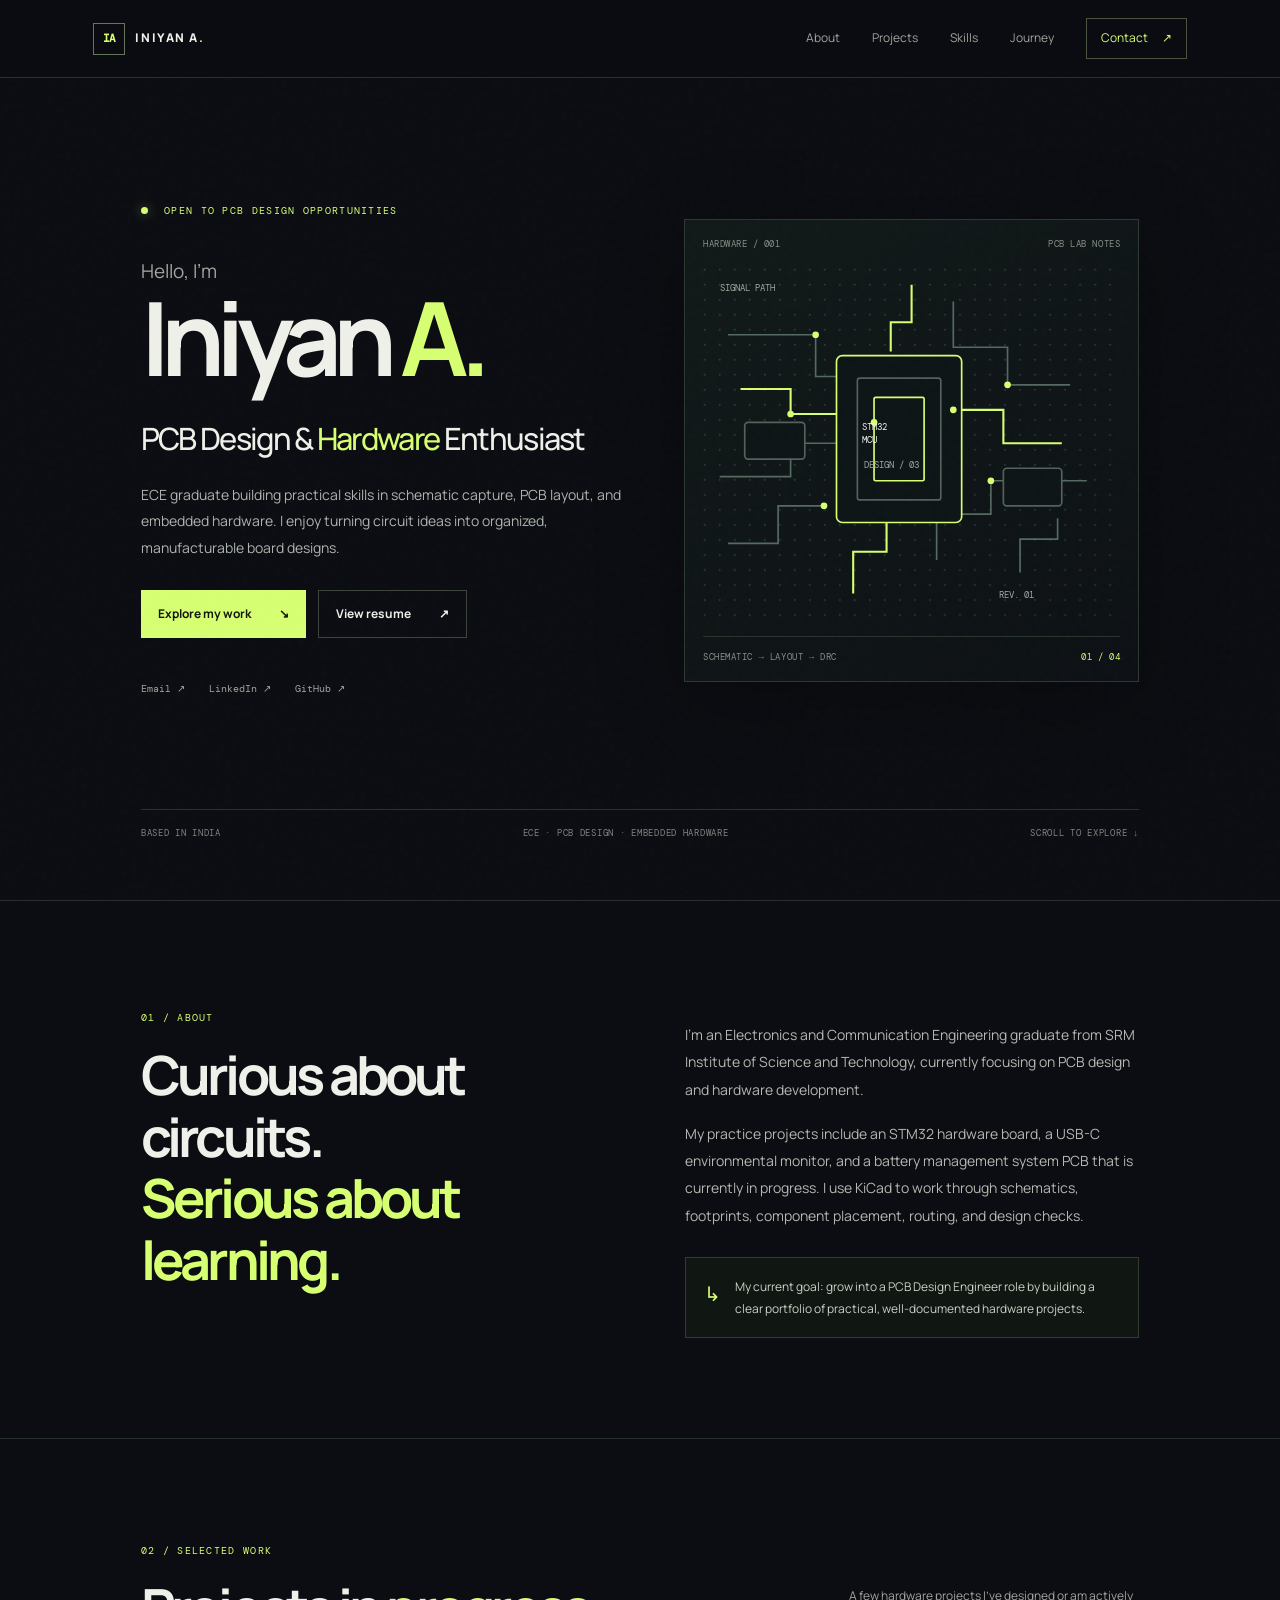
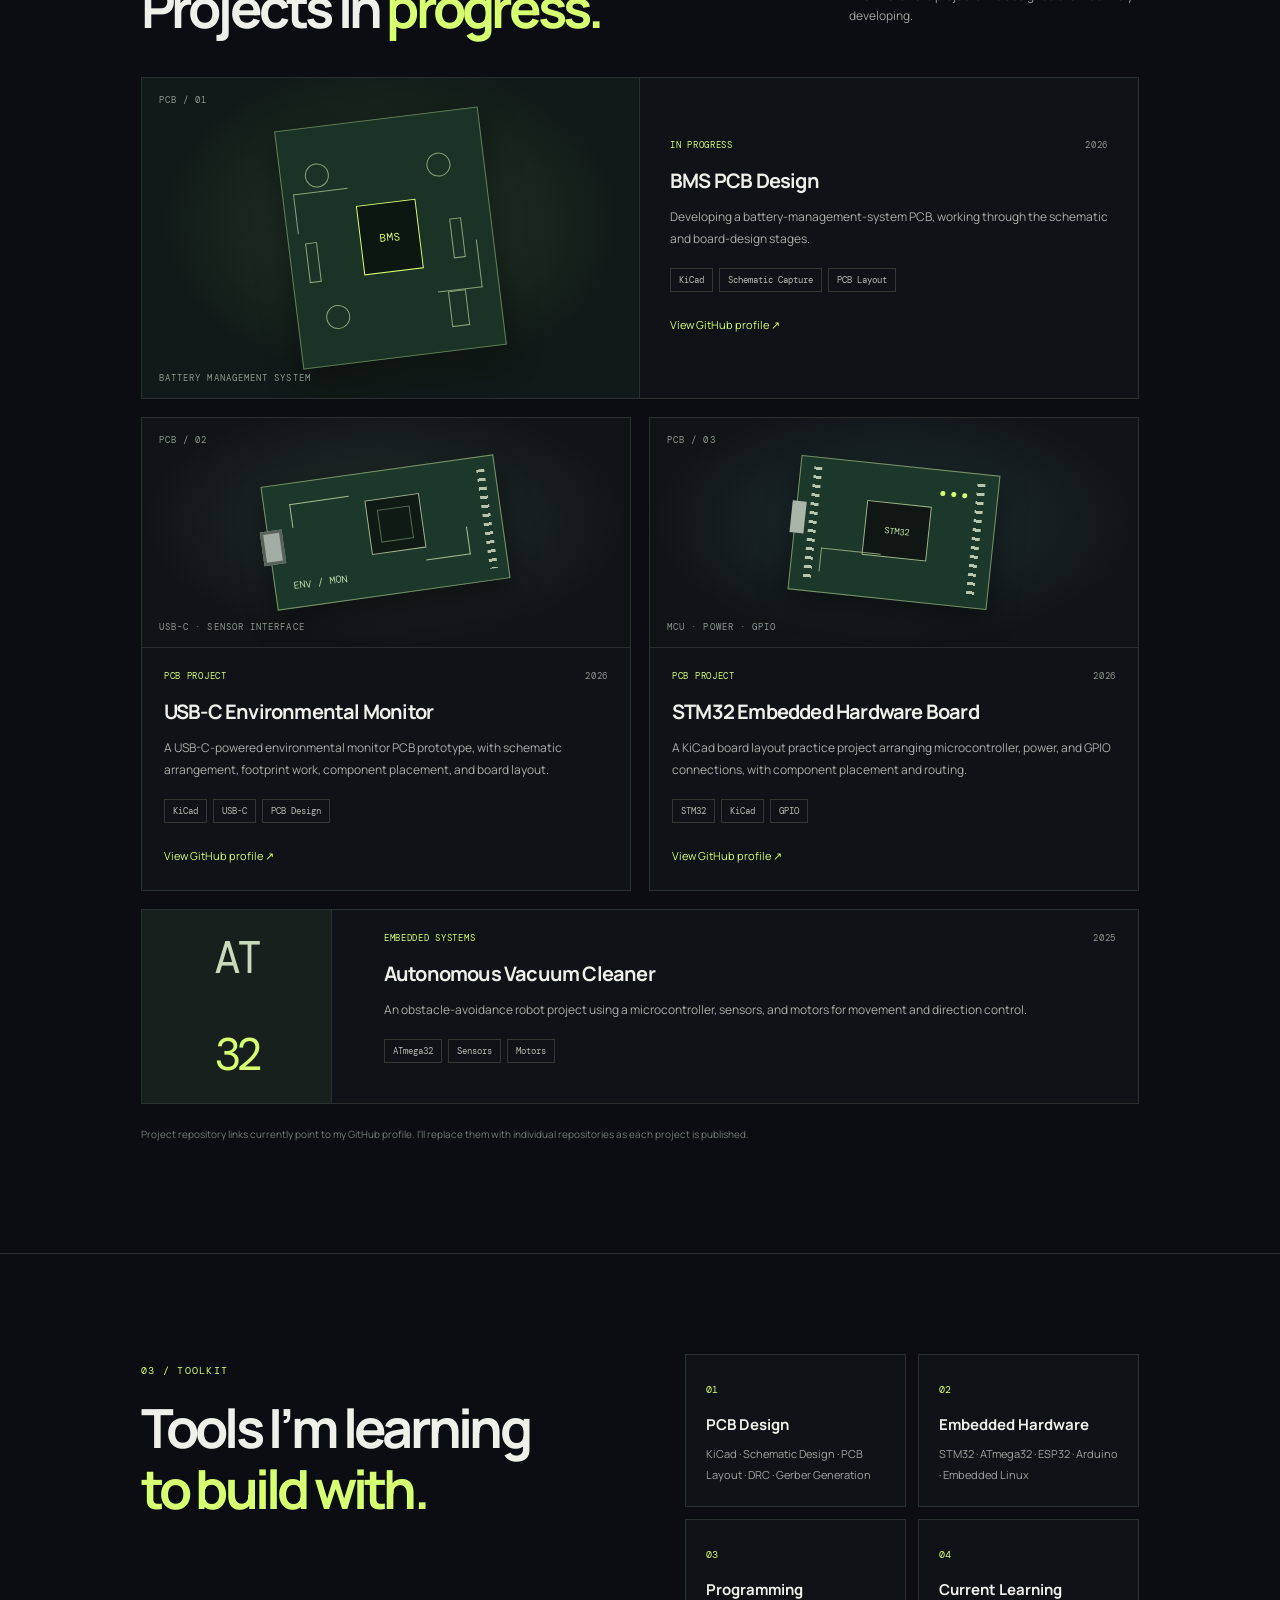
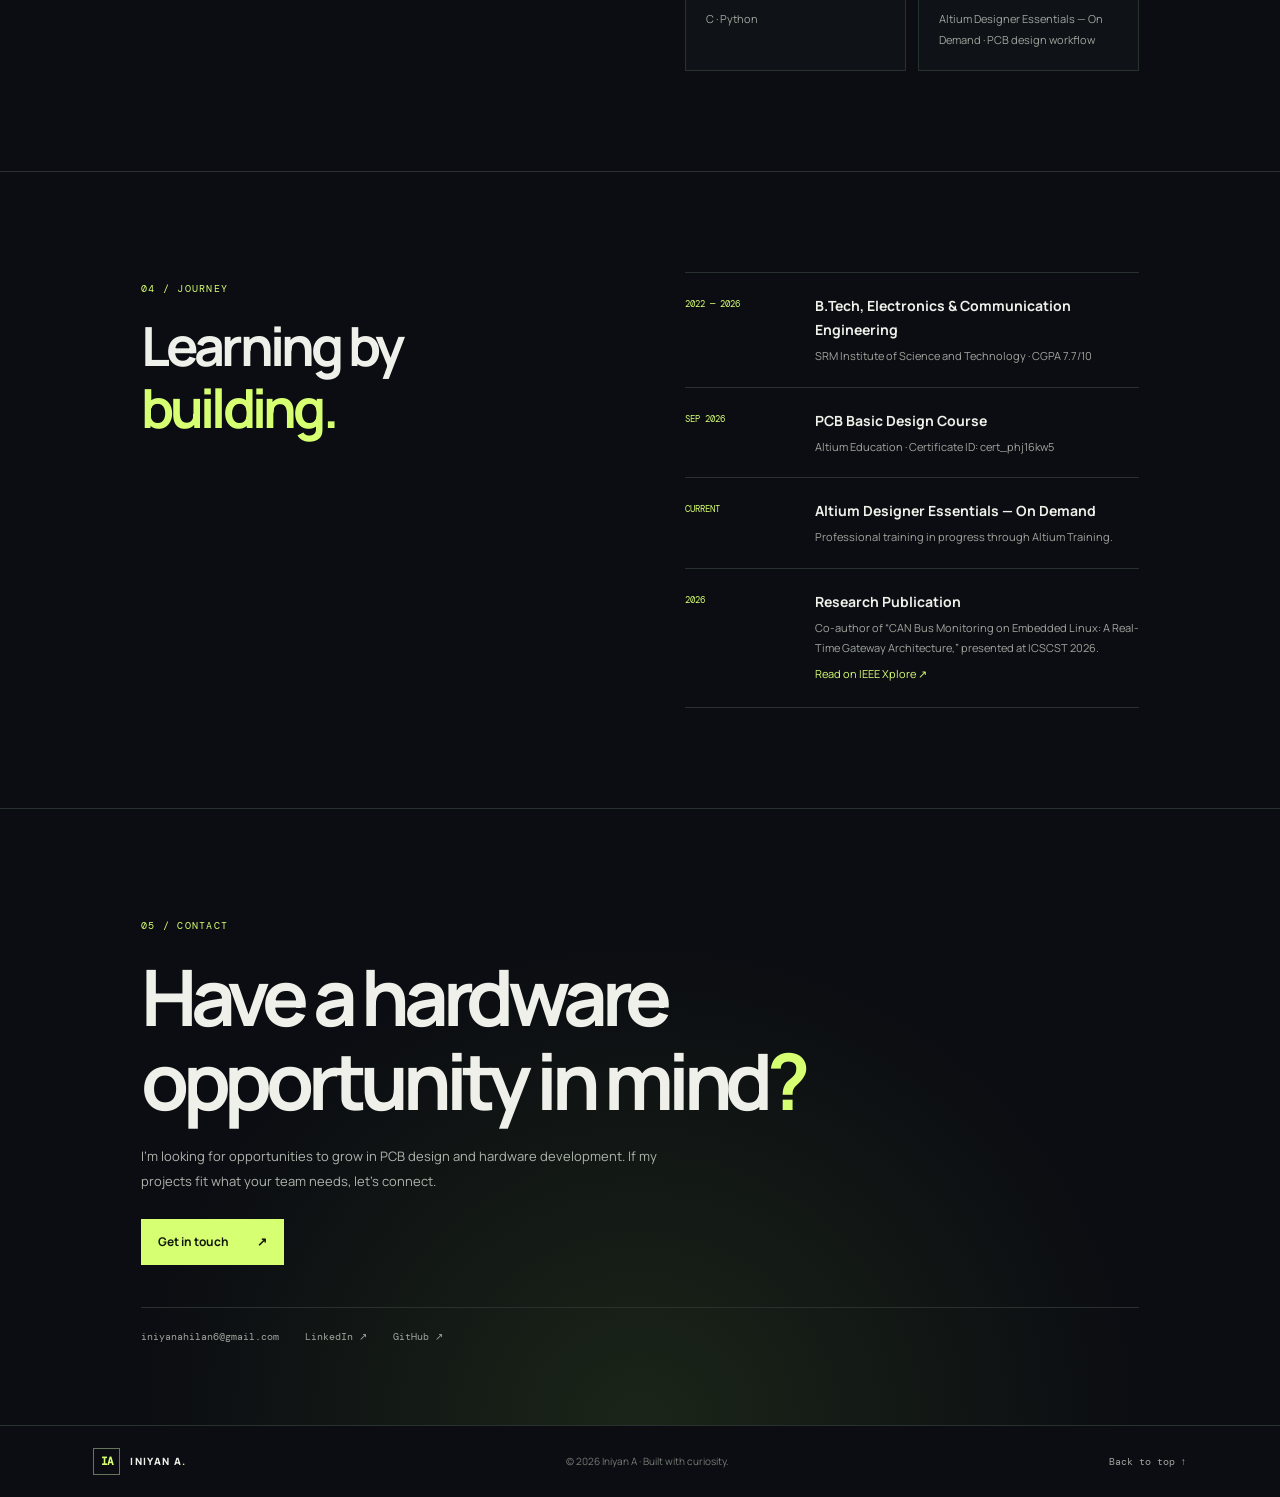
==== index.html @ bb7abb7b "Add files via upload" ====
<!DOCTYPE html>
<html lang="en">
<head>
  <meta charset="UTF-8" />
  <meta name="viewport" content="width=device-width, initial-scale=1.0" />
  <meta name="theme-color" content="#0b0d12" />
  <meta name="description" content="Iniyan A — aspiring PCB Design Engineer focused on KiCad, PCB layout, and embedded hardware." />
  <title>Iniyan A | PCB Design Portfolio</title>
  <link rel="preconnect" href="https://fonts.googleapis.com">
  <link rel="preconnect" href="https://fonts.gstatic.com" crossorigin>
  <link href="https://fonts.googleapis.com/css2?family=DM+Mono:wght@400;500&family=Manrope:wght@400;500;600;700;800&display=swap" rel="stylesheet">
  <link rel="stylesheet" href="style.css" />
</head>
<body>
  <div class="noise" aria-hidden="true"></div>
  <header class="topbar">
    <a class="brand" href="#home" aria-label="Iniyan home"><span class="brand-mark">IA</span><span>INIYAN A<span class="brand-dot">.</span></span></a>
    <button class="menu-toggle" aria-label="Open navigation" aria-expanded="false">☰</button>
    <nav class="nav-links" aria-label="Main navigation">
      <a href="#about">About</a><a href="#projects">Projects</a><a href="#skills">Skills</a><a href="#journey">Journey</a><a class="nav-contact" href="#contact">Contact <span>↗</span></a>
    </nav>
  </header>

  <main>
    <section class="hero section-wrap" id="home">
      <div class="hero-copy">
        <div class="eyebrow"><span class="status-dot"></span> OPEN TO PCB DESIGN OPPORTUNITIES</div>
        <p class="intro">Hello, I'm</p>
        <h1>Iniyan <span>A.</span></h1>
        <h2>PCB Design &amp; <em>Hardware</em> Enthusiast</h2>
        <p class="hero-text">ECE graduate building practical skills in schematic capture, PCB layout, and embedded hardware. I enjoy turning circuit ideas into organized, manufacturable board designs.</p>
        <div class="hero-actions"><a class="button button-primary" href="#projects">Explore my work <span>↘</span></a><a class="button button-ghost" href="assets/resume.pdf" target="_blank" rel="noopener">View resume <span>↗</span></a></div>
        <div class="social-row"><a href="mailto:iniyanahilan6@gmail.com">Email ↗</a><a href="https://www.linkedin.com/in/iniyan-a-834b85290" target="_blank" rel="noopener">LinkedIn ↗</a><a href="https://github.com/iniyan26" target="_blank" rel="noopener">GitHub ↗</a></div>
      </div>
      <div class="hero-art" aria-label="Decorative circuit-board illustration">
        <div class="art-top"><span>HARDWARE / 001</span><span>PCB LAB NOTES</span></div>
        <svg class="circuit" viewBox="0 0 500 420" role="img" aria-label="Abstract printed circuit board traces">
          <defs><pattern id="dots" width="18" height="18" patternUnits="userSpaceOnUse"><circle cx="2" cy="2" r="1.2" fill="#475467" opacity=".55"/></pattern></defs>
          <rect width="500" height="420" fill="url(#dots)"/>
          <g fill="none" stroke="#536b60" stroke-width="2"><path d="M30 80 H135 V130 H205 V185 H260"/><path d="M20 250 H105 V210 H165 V165 H210"/><path d="M300 40 V95 H365 V140 H440"/><path d="M280 350 V295 H345 V255 H460"/><path d="M30 330 H90 V285 H145"/><path d="M380 365 V325 H425 V300"/></g>
          <g fill="none" stroke="#d7ff72" stroke-width="2.5"><path d="M45 145 H105 V175 H160"/><path d="M300 170 H360 V210 H430"/><path d="M180 390 V340 H220 V300"/><path d="M250 20 V65 H225 V100"/></g>
          <g fill="#0e1517" stroke="#d7ff72" stroke-width="2"><rect x="160" y="105" width="150" height="200" rx="7"/><rect x="185" y="132" width="100" height="146" rx="3" stroke="#52625a"/><rect x="205" y="155" width="60" height="100" rx="2" stroke="#d7ff72"/><rect x="50" y="185" width="72" height="44" rx="4" stroke="#52625a"/><rect x="360" y="240" width="70" height="45" rx="4" stroke="#52625a"/></g>
          <g fill="#d7ff72"><circle cx="135" cy="80" r="4"/><circle cx="205" cy="185" r="4"/><circle cx="300" cy="170" r="4"/><circle cx="345" cy="255" r="4"/><circle cx="145" cy="285" r="4"/><circle cx="105" cy="175" r="4"/><circle cx="365" cy="140" r="4"/></g>
          <g fill="#f1f4ec" font-family="DM Mono, monospace" font-size="11"><text x="191" y="194">STM32</text><text x="191" y="210">MCU</text><text x="193" y="240" fill="#9eaaa1">DESIGN / 03</text><text x="20" y="28" fill="#9eaaa1">SIGNAL PATH</text><text x="355" y="395" fill="#9eaaa1">REV. 01</text></g>
        </svg>
        <div class="art-bottom"><span>SCHEMATIC → LAYOUT → DRC</span><span class="art-index">01 / 04</span></div>
      </div>
      <div class="hero-foot"><span>BASED IN INDIA</span><span>ECE · PCB DESIGN · EMBEDDED HARDWARE</span><span>SCROLL TO EXPLORE ↓</span></div>
    </section>

    <section class="about section-wrap" id="about">
      <div class="section-heading"><p class="eyebrow">01 / ABOUT</p><h2>Curious about circuits.<br><span>Serious about learning.</span></h2></div>
      <div class="about-content"><p>I’m an Electronics and Communication Engineering graduate from SRM Institute of Science and Technology, currently focusing on PCB design and hardware development.</p><p>My practice projects include an STM32 hardware board, a USB-C environmental monitor, and a battery management system PCB that is currently in progress. I use KiCad to work through schematics, footprints, component placement, routing, and design checks.</p><div class="about-note"><span class="note-icon">↳</span><span>My current goal: grow into a PCB Design Engineer role by building a clear portfolio of practical, well-documented hardware projects.</span></div></div>
    </section>

    <section class="projects section-wrap" id="projects">
      <div class="section-heading projects-heading"><div><p class="eyebrow">02 / SELECTED WORK</p><h2>Projects in <span>progress.</span></h2></div><p class="heading-note">A few hardware projects I've designed or am actively developing.</p></div>
      <div class="project-grid">
        <article class="project-card featured"><div class="project-visual visual-bms"><span class="visual-label">PCB / 01</span><div class="board board-large"><span class="chip">BMS</span><i></i><i></i><i></i><b></b><b></b><b></b><div class="trace trace-a"></div><div class="trace trace-b"></div></div><span class="visual-caption">BATTERY MANAGEMENT SYSTEM</span></div><div class="project-info"><div class="project-meta"><span>IN PROGRESS</span><span>2026</span></div><h3>BMS PCB Design</h3><p>Developing a battery-management-system PCB, working through the schematic and board-design stages.</p><div class="tags"><span>KiCad</span><span>Schematic Capture</span><span>PCB Layout</span></div><a class="text-link" href="https://github.com/iniyan26" target="_blank" rel="noopener">View GitHub profile ↗</a></div></article>
        <article class="project-card"><div class="project-visual visual-monitor"><span class="visual-label">PCB / 02</span><div class="monitor-board"><div class="usb"></div><div class="sensor"></div><div class="pinrow"></div><div class="silk">ENV / MON</div><div class="track t1"></div><div class="track t2"></div></div><span class="visual-caption">USB-C · SENSOR INTERFACE</span></div><div class="project-info"><div class="project-meta"><span>PCB PROJECT</span><span>2026</span></div><h3>USB-C Environmental Monitor</h3><p>A USB-C-powered environmental monitor PCB prototype, with schematic arrangement, footprint work, component placement, and board layout.</p><div class="tags"><span>KiCad</span><span>USB-C</span><span>PCB Design</span></div><a class="text-link" href="https://github.com/iniyan26" target="_blank" rel="noopener">View GitHub profile ↗</a></div></article>
        <article class="project-card"><div class="project-visual visual-stm"><span class="visual-label">PCB / 03</span><div class="stm-board"><div class="stm-chip">STM32</div><div class="usb-c"></div><div class="headers h-left"></div><div class="headers h-right"></div><div class="leds"><i></i><i></i><i></i></div><div class="stm-line"></div></div><span class="visual-caption">MCU · POWER · GPIO</span></div><div class="project-info"><div class="project-meta"><span>PCB PROJECT</span><span>2026</span></div><h3>STM32 Embedded Hardware Board</h3><p>A KiCad board layout practice project arranging microcontroller, power, and GPIO connections, with component placement and routing.</p><div class="tags"><span>STM32</span><span>KiCad</span><span>GPIO</span></div><a class="text-link" href="https://github.com/iniyan26" target="_blank" rel="noopener">View GitHub profile ↗</a></div></article>
        <article class="project-card project-wide"><div class="wide-symbol">AT<span>32</span></div><div class="project-info"><div class="project-meta"><span>EMBEDDED SYSTEMS</span><span>2025</span></div><h3>Autonomous Vacuum Cleaner</h3><p>An obstacle-avoidance robot project using a microcontroller, sensors, and motors for movement and direction control.</p><div class="tags"><span>ATmega32</span><span>Sensors</span><span>Motors</span></div></div></article>
      </div>
      <p class="project-disclaimer">Project repository links currently point to my GitHub profile. I'll replace them with individual repositories as each project is published.</p>
    </section>

    <section class="skills section-wrap" id="skills">
      <div class="section-heading"><p class="eyebrow">03 / TOOLKIT</p><h2>Tools I’m learning<br><span>to build with.</span></h2></div>
      <div class="skills-grid"><div class="skill-group"><span class="skill-num">01</span><h3>PCB Design</h3><p>KiCad · Schematic Design · PCB Layout · DRC · Gerber Generation</p></div><div class="skill-group"><span class="skill-num">02</span><h3>Embedded Hardware</h3><p>STM32 · ATmega32 · ESP32 · Arduino · Embedded Linux</p></div><div class="skill-group"><span class="skill-num">03</span><h3>Programming</h3><p>C · Python</p></div><div class="skill-group"><span class="skill-num">04</span><h3>Current Learning</h3><p>Altium Designer Essentials — On Demand · PCB design workflow</p></div></div>
    </section>

    <section class="journey section-wrap" id="journey">
      <div class="section-heading"><p class="eyebrow">04 / JOURNEY</p><h2>Learning by <span>building.</span></h2></div>
      <div class="timeline"><article><div class="timeline-date">2022 — 2026</div><div><h3>B.Tech, Electronics &amp; Communication Engineering</h3><p>SRM Institute of Science and Technology · CGPA 7.7/10</p></div></article><article><div class="timeline-date">SEP 2026</div><div><h3>PCB Basic Design Course</h3><p>Altium Education · Certificate ID: cert_phj16kw5</p></div></article><article><div class="timeline-date">CURRENT</div><div><h3>Altium Designer Essentials — On Demand</h3><p>Professional training in progress through Altium Training.</p></div></article><article><div class="timeline-date">2026</div><div><h3>Research Publication</h3><p>Co-author of “CAN Bus Monitoring on Embedded Linux: A Real-Time Gateway Architecture,” presented at ICSCST 2026.</p><a class="text-link" href="https://ieeexplore.ieee.org/document/11709757" target="_blank" rel="noopener">Read on IEEE Xplore ↗</a></div></article></div>
    </section>

    <section class="contact section-wrap" id="contact"><p class="eyebrow">05 / CONTACT</p><h2>Have a hardware<br>opportunity in mind<span>?</span></h2><p class="contact-copy">I'm looking for opportunities to grow in PCB design and hardware development. If my projects fit what your team needs, let's connect.</p><a class="button button-primary" href="mailto:iniyanahilan6@gmail.com">Get in touch <span>↗</span></a><div class="contact-links"><a href="mailto:iniyanahilan6@gmail.com">iniyanahilan6@gmail.com</a><a href="https://www.linkedin.com/in/iniyan-a-834b85290" target="_blank" rel="noopener">LinkedIn ↗</a><a href="https://github.com/iniyan26" target="_blank" rel="noopener">GitHub ↗</a></div></section>
  </main>
  <footer class="footer"><a class="brand" href="#home"><span class="brand-mark">IA</span><span>INIYAN A<span class="brand-dot">.</span></span></a><span>© <span id="year"></span> Iniyan A · Built with curiosity.</span><a href="#home">Back to top ↑</a></footer>
  <script src="script.js"></script>
</body>
</html>
---- style.css ----
:root{--bg:#0b0d12;--panel:#11151b;--panel2:#151b21;--text:#eef0e9;--muted:#a0a69e;--line:#29312f;--accent:#d7ff72;--accent2:#9cc44a;--mono:'DM Mono',monospace;--sans:'Manrope',sans-serif}*{box-sizing:border-box}html{scroll-behavior:smooth;scroll-padding-top:90px}body{margin:0;background:var(--bg);color:var(--text);font-family:var(--sans);font-size:15px;line-height:1.7;overflow-x:hidden}.noise{position:fixed;inset:0;pointer-events:none;z-index:10;opacity:.035;background-image:url("data:image/svg+xml,%3Csvg viewBox='0 0 180 180' xmlns='http://www.w3.org/2000/svg'%3E%3Cfilter id='n'%3E%3CfeTurbulence type='fractalNoise' baseFrequency='.9' numOctaves='3' stitchTiles='stitch'/%3E%3C/filter%3E%3Crect width='100%25' height='100%25' filter='url(%23n)' opacity='.5'/%3E%3C/svg%3E")}.topbar{height:78px;display:flex;align-items:center;justify-content:space-between;padding:0 7.3%;border-bottom:1px solid var(--line);position:sticky;top:0;background:rgba(11,13,18,.9);backdrop-filter:blur(16px);z-index:20}.brand{display:flex;align-items:center;gap:10px;color:var(--text);text-decoration:none;font-size:12px;font-weight:800;letter-spacing:.13em}.brand-mark{width:32px;height:32px;display:grid;place-items:center;border:1px solid #66765b;color:var(--accent);font-family:var(--mono);font-size:11px;letter-spacing:-.06em}.brand-dot{color:var(--accent)}.nav-links{display:flex;align-items:center;gap:32px}.nav-links a,.social-row a,.contact-links a,.footer>a:last-child{font-size:12px;color:var(--muted);text-decoration:none;transition:color .2s}.nav-links a:hover,.social-row a:hover,.contact-links a:hover,.footer>a:last-child:hover{color:var(--accent)}.nav-links .nav-contact{border:1px solid #48543d;padding:9px 14px;color:var(--accent)}.nav-contact span{padding-left:12px}.menu-toggle{display:none;background:none;border:0;color:var(--text);font-size:24px}.section-wrap{padding-left:11%;padding-right:11%}.hero{min-height:calc(100vh - 78px);padding-top:95px;padding-bottom:30px;display:grid;grid-template-columns:1.03fr .97fr;align-items:center;column-gap:6%;position:relative}.eyebrow{font:10px var(--mono);letter-spacing:.13em;color:var(--accent);text-transform:uppercase}.status-dot{display:inline-block;width:7px;height:7px;background:var(--accent);border-radius:50%;margin-right:9px;box-shadow:0 0 12px #d7ff7270}.intro{margin:38px 0 0;color:var(--muted);font-size:19px}.hero h1{font-size:clamp(66px,8vw,112px);line-height:.98;letter-spacing:-.085em;margin:0;font-weight:700}.hero h1 span{color:var(--accent)}.hero h2{font-size:clamp(21px,2.4vw,31px);font-weight:500;letter-spacing:-.055em;margin:24px 0 18px}.hero h2 em{font-style:normal;color:var(--accent)}.hero-text{max-width:500px;color:#aeb4ad;font-size:14px;line-height:1.9}.hero-actions{display:flex;gap:12px;margin-top:28px;flex-wrap:wrap}.button{display:inline-flex;gap:28px;align-items:center;padding:13px 17px;text-decoration:none;font-size:12px;font-weight:700;transition:transform .2s,background .2s}.button:hover{transform:translateY(-2px)}.button-primary{background:var(--accent);color:#11170b}.button-primary:hover{background:#e3ff9e}.button-ghost{border:1px solid #3b443d;color:var(--text)}.button-ghost:hover{border-color:var(--accent)}.social-row{display:flex;gap:24px;margin-top:42px}.social-row a{font-family:var(--mono);font-size:10px}.hero-art{border:1px solid #2d3832;background:linear-gradient(145deg,#121a19,#0d1115);padding:18px;position:relative;box-shadow:0 20px 80px #0004}.art-top,.art-bottom{display:flex;justify-content:space-between;font:9px var(--mono);letter-spacing:.06em;color:#849087}.circuit{width:100%;display:block;margin:18px 0}.art-bottom{padding-top:14px;border-top:1px solid #2a342e}.art-index{color:var(--accent)}.hero-foot{grid-column:1/-1;display:flex;justify-content:space-between;border-top:1px solid var(--line);padding-top:17px;margin-top:50px;font:9px var(--mono);letter-spacing:.08em;color:#7d857e}.about,.skills,.journey{display:grid;grid-template-columns:1fr 1fr;gap:9%;border-top:1px solid var(--line);padding-top:100px;padding-bottom:100px}.section-heading h2,.projects-heading h2{font-size:clamp(34px,4.5vw,54px);line-height:1.14;letter-spacing:-.07em;margin:20px 0 0}.section-heading h2 span,.projects-heading h2 span{color:var(--accent)}.about-content{padding-top:20px}.about-content>p{color:#b3b8b0;margin:0 0 17px;font-size:14px;line-height:1.95}.about-note{display:flex;gap:14px;margin-top:28px;padding:18px;border:1px solid #303b32;background:#101611;color:#cbd0c6;font-size:12px;line-height:1.8}.note-icon{color:var(--accent);font-size:20px}.projects{border-top:1px solid var(--line);padding-top:95px;padding-bottom:100px}.projects-heading{display:flex;align-items:end;justify-content:space-between;margin-bottom:38px}.heading-note{max-width:290px;color:var(--muted);font-size:12px}.project-grid{display:grid;grid-template-columns:1fr 1fr;gap:18px}.project-card{border:1px solid var(--line);background:#0f1217;min-width:0;transition:transform .25s,border-color .25s}.project-card:hover{transform:translateY(-4px);border-color:#59674a}.project-card.featured{grid-column:span 2;display:grid;grid-template-columns:1fr 1fr}.project-visual{min-height:230px;background:#121a19;position:relative;display:flex;align-items:center;justify-content:center;overflow:hidden;border-bottom:1px solid var(--line)}.featured .project-visual{min-height:320px;border-bottom:0;border-right:1px solid var(--line)}.visual-label,.visual-caption{position:absolute;font:9px var(--mono);letter-spacing:.12em;color:#8c998f}.visual-label{top:16px;left:17px}.visual-caption{bottom:14px;left:17px}.visual-bms{background:radial-gradient(ellipse at 50% 45%,#273a2a,#111a18 65%)}.board{position:relative;width:180px;height:210px;border:1px solid #638057;background:#1b3327;box-shadow:0 10px 35px #0007;transform:rotate(-7deg)}.board-large{width:205px;height:240px}.chip{position:absolute;left:35%;top:35%;width:60px;height:70px;display:grid;place-items:center;border:1px solid var(--accent);background:#0d1711;color:var(--accent);font:11px var(--mono)}.board i,.board b{position:absolute;display:block;width:24px;height:24px;border:1px solid #8ca37b;border-radius:50%;left:12%;top:15%}.board i:nth-of-type(2){left:72%;top:17%}.board i:nth-of-type(3){left:14%;top:75%}.board b{left:75%;top:75%;border-radius:0;width:18px;height:36px}.board b:nth-of-type(2){left:8%;top:48%;width:12px;height:40px}.board b:nth-of-type(3){left:80%;top:45%;width:12px;height:40px}.trace{position:absolute;border:1px solid #a2c18d;opacity:.8}.trace-a{width:55px;height:40px;left:5%;top:27%;border-right:0;border-bottom:0}.trace-b{width:45px;height:48px;right:8%;bottom:25%;border-left:0;border-top:0}.visual-monitor{background:radial-gradient(ellipse at 50% 45%,#24302d,#101417 70%)}.monitor-board,.stm-board{position:relative;width:235px;height:125px;background:#1c382b;border:1px solid #79936a;box-shadow:0 12px 30px #0007;transform:rotate(-8deg)}.usb{position:absolute;left:-8px;top:44px;width:22px;height:34px;background:#a4ada3;border:3px solid #58645a}.sensor{position:absolute;left:43%;top:22%;width:55px;height:55px;border:1px solid #a3b795;background:#101a15}.sensor:after{content:'';position:absolute;inset:10px;border:1px solid #536c52}.pinrow{position:absolute;right:10px;top:12px;width:8px;height:100px;background:repeating-linear-gradient(to bottom,#b8c3ad 0 3px,transparent 3px 9px)}.silk{position:absolute;left:18px;bottom:15px;color:#b9d4aa;font:10px var(--mono)}.track{position:absolute;border:1px solid #a3bc90}.t1{left:25px;top:20px;width:60px;height:24px;border-right:0;border-bottom:0}.t2{right:35px;bottom:28px;width:45px;height:28px;border-left:0;border-top:0}.visual-stm{background:radial-gradient(ellipse at 50% 45%,#1f3032,#101417 70%)}.stm-board{width:200px;height:135px;transform:rotate(6deg)}.stm-chip{position:absolute;left:35%;top:28%;width:65px;height:55px;display:grid;place-items:center;background:#101614;border:1px solid #9bb88d;color:#bfe3a8;font:9px var(--mono)}.usb-c{position:absolute;left:-5px;top:45px;width:14px;height:32px;background:#aab5a9}.headers{position:absolute;top:9px;width:8px;height:115px;background:repeating-linear-gradient(to bottom,#b7c6af 0 3px,transparent 3px 9px)}.h-left{left:13px}.h-right{right:13px}.leds{position:absolute;right:30px;top:20px;display:flex;gap:6px}.leds i{width:5px;height:5px;background:var(--accent);border-radius:50%}.stm-line{position:absolute;left:28px;bottom:20px;width:60px;height:24px;border:1px solid #8aa17a;border-right:0;border-bottom:0}.project-info{padding:22px}.featured .project-info{padding:30px;align-self:center}.project-meta{display:flex;justify-content:space-between;color:#8c968d;font:9px var(--mono);letter-spacing:.08em}.project-meta span:first-child{color:var(--accent)}.project-info h3{font-size:20px;letter-spacing:-.04em;margin:13px 0 8px}.project-info p{font-size:12px;color:#a8afa7;line-height:1.85;margin:0 0 18px}.tags{display:flex;gap:6px;flex-wrap:wrap;margin:18px 0}.tags span{border:1px solid #303a32;color:#b4bdb2;font:9px var(--mono);padding:5px 8px}.text-link{display:inline-block;color:var(--accent);text-decoration:none;font-size:11px;margin-top:6px}.text-link:hover{text-decoration:underline}.project-wide{grid-column:span 2;display:flex;align-items:center;gap:30px}.project-wide .project-info{flex:1}.wide-symbol{min-width:190px;align-self:stretch;display:grid;place-items:center;background:#17201c;color:#c8d9bc;font:45px var(--mono);letter-spacing:-.1em;border-right:1px solid var(--line)}.wide-symbol span{color:var(--accent)}.project-disclaimer{font-size:10px;color:#747d75;margin-top:22px}.skills{border-top:1px solid var(--line)}.skills-grid{display:grid;grid-template-columns:1fr 1fr;gap:12px}.skill-group{padding:20px;border:1px solid var(--line);background:#0f1217;min-height:145px}.skill-num{font:10px var(--mono);color:var(--accent)}.skill-group h3{font-size:15px;margin:12px 0 6px}.skill-group p{font-size:11px;line-height:1.9;color:var(--muted);margin:0}.timeline{border-top:1px solid var(--line)}.timeline article{display:grid;grid-template-columns:110px 1fr;gap:20px;padding:21px 0;border-bottom:1px solid var(--line)}.timeline-date{font:9px var(--mono);color:var(--accent);padding-top:4px}.timeline h3{font-size:14px;margin:0 0 4px}.timeline p{font-size:11px;color:var(--muted);margin:0;line-height:1.8}.timeline .text-link{margin-top:8px}.contact{border-top:1px solid var(--line);padding-top:100px;padding-bottom:80px;background:radial-gradient(ellipse at 50% 100%,#1b2518 0%,transparent 55%)}.contact h2{font-size:clamp(42px,7vw,78px);line-height:1.08;letter-spacing:-.08em;margin:22px 0}.contact h2 span{color:var(--accent)}.contact-copy{max-width:520px;color:#aeb5ac;font-size:13px;line-height:1.9;margin-bottom:25px}.contact-links{display:flex;gap:26px;flex-wrap:wrap;margin-top:42px;padding-top:20px;border-top:1px solid var(--line)}.contact-links a{font-family:var(--mono);font-size:10px}.footer{display:flex;align-items:center;justify-content:space-between;padding:22px 7.3%;border-top:1px solid var(--line);color:#747d75;font-size:10px}.footer .brand{font-size:10px}.footer .brand-mark{width:27px;height:27px}.footer>a:last-child{font-family:var(--mono);font-size:10px}@media(max-width:900px){.section-wrap{padding-left:7%;padding-right:7%}.topbar{padding:0 5%}.hero{column-gap:4%;padding-top:70px}.hero h1{font-size:76px}.hero-art{padding:12px}.nav-links{gap:18px}.about,.skills,.journey{gap:5%}.project-info{padding:17px}.featured .project-info{padding:22px}}@media(max-width:680px){.topbar{height:66px}.menu-toggle{display:block}.nav-links{display:none;position:absolute;top:65px;left:0;right:0;padding:20px 7%;background:#0b0d12;border-bottom:1px solid var(--line);flex-direction:column;align-items:flex-start;gap:18px}.nav-links.open{display:flex}.section-wrap{padding-left:6%;padding-right:6%}.hero{grid-template-columns:1fr;padding-top:64px;min-height:auto}.hero h1{font-size:clamp(66px,17vw,92px)}.hero-art{margin-top:48px}.hero-foot{gap:10px;flex-wrap:wrap;margin-top:38px;font-size:8px}.about,.skills,.journey{grid-template-columns:1fr;gap:28px;padding-top:70px;padding-bottom:70px}.about-content{padding-top:0}.projects{padding-top:70px;padding-bottom:70px}.projects-heading{display:block}.heading-note{margin-top:18px}.project-grid{grid-template-columns:1fr}.project-card.featured{grid-column:auto;grid-template-columns:1fr}.featured .project-visual{min-height:250px;border-right:0;border-bottom:1px solid var(--line)}.project-wide{grid-column:auto;display:block}.wide-symbol{height:130px;min-width:0;border-right:0;border-bottom:1px solid var(--line)}.skills-grid{grid-template-columns:1fr}.timeline article{grid-template-columns:78px 1fr;gap:12px}.contact{padding-top:70px;padding-bottom:60px}.footer{padding:20px 6%;gap:16px;flex-wrap:wrap}.footer>span{order:3;width:100%}}@media(prefers-reduced-motion:reduce){html{scroll-behavior:auto}*,*::before,*::after{transition:none!important}}
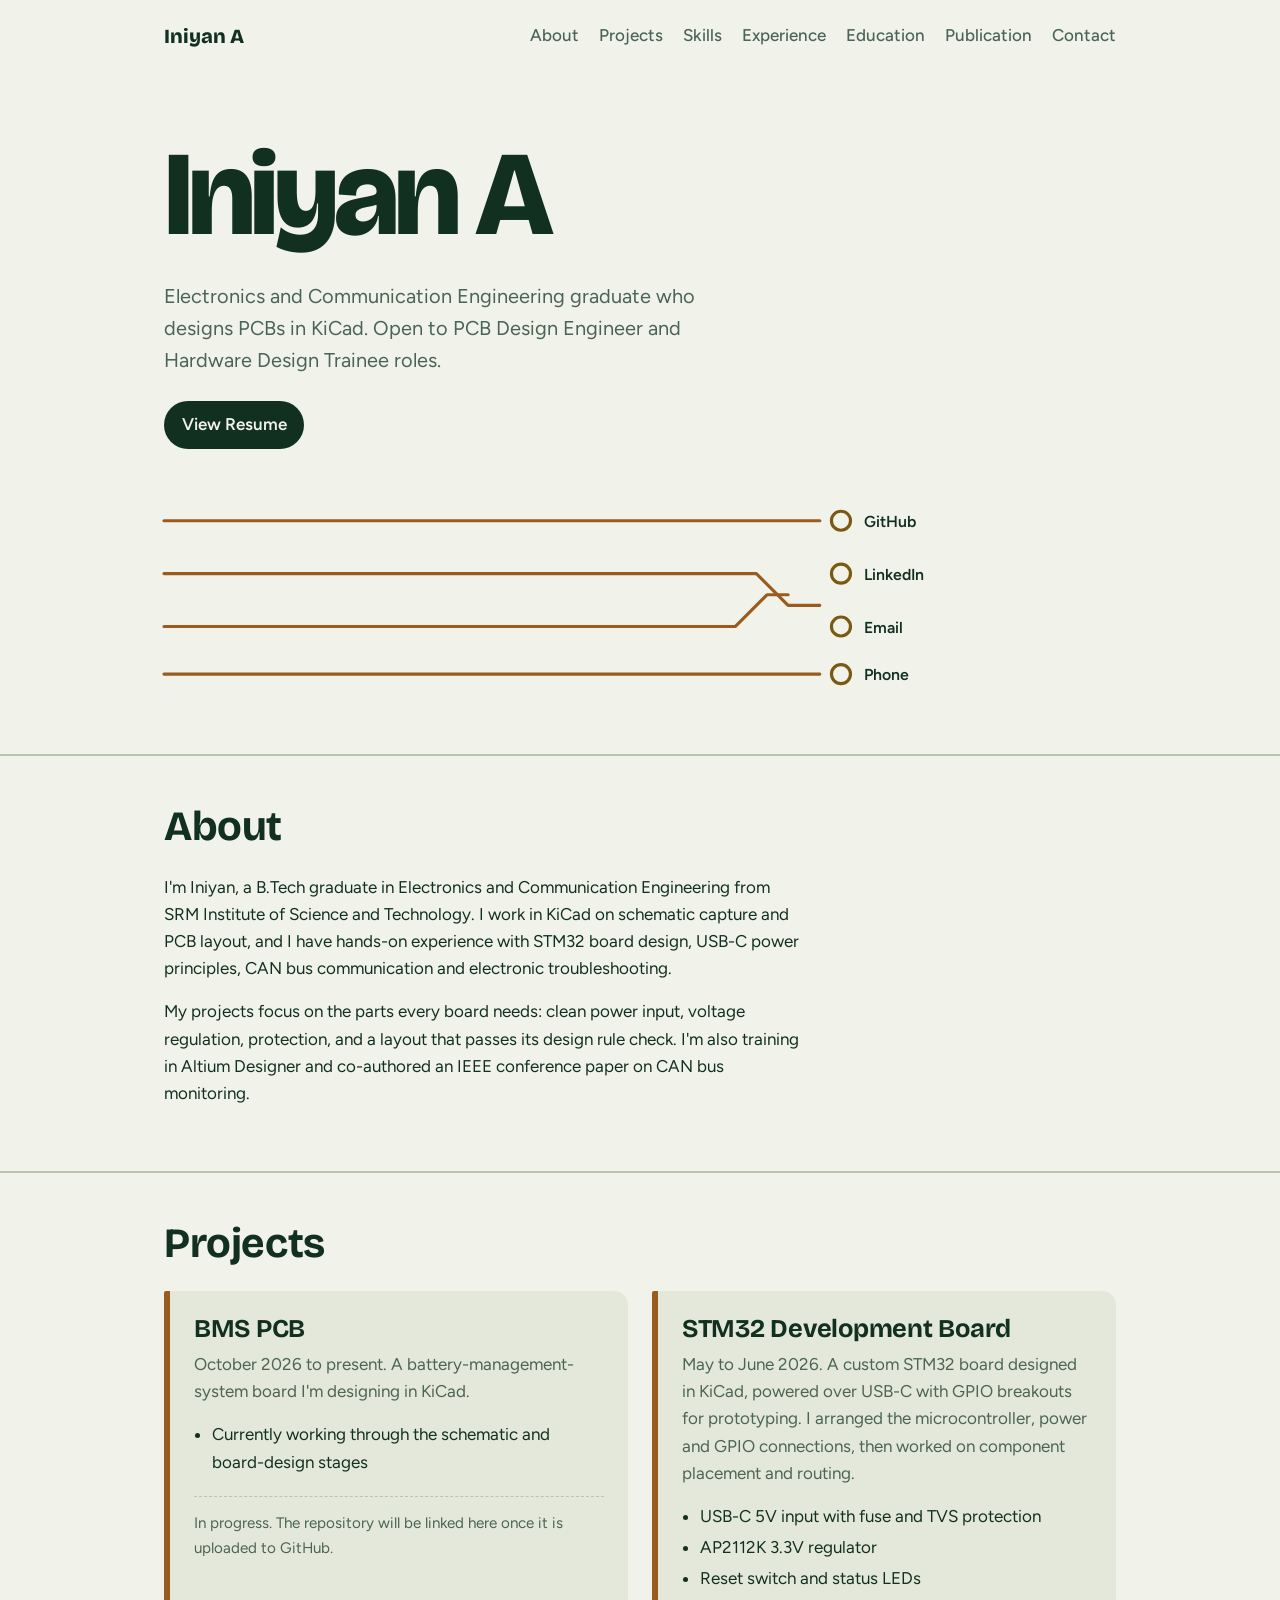
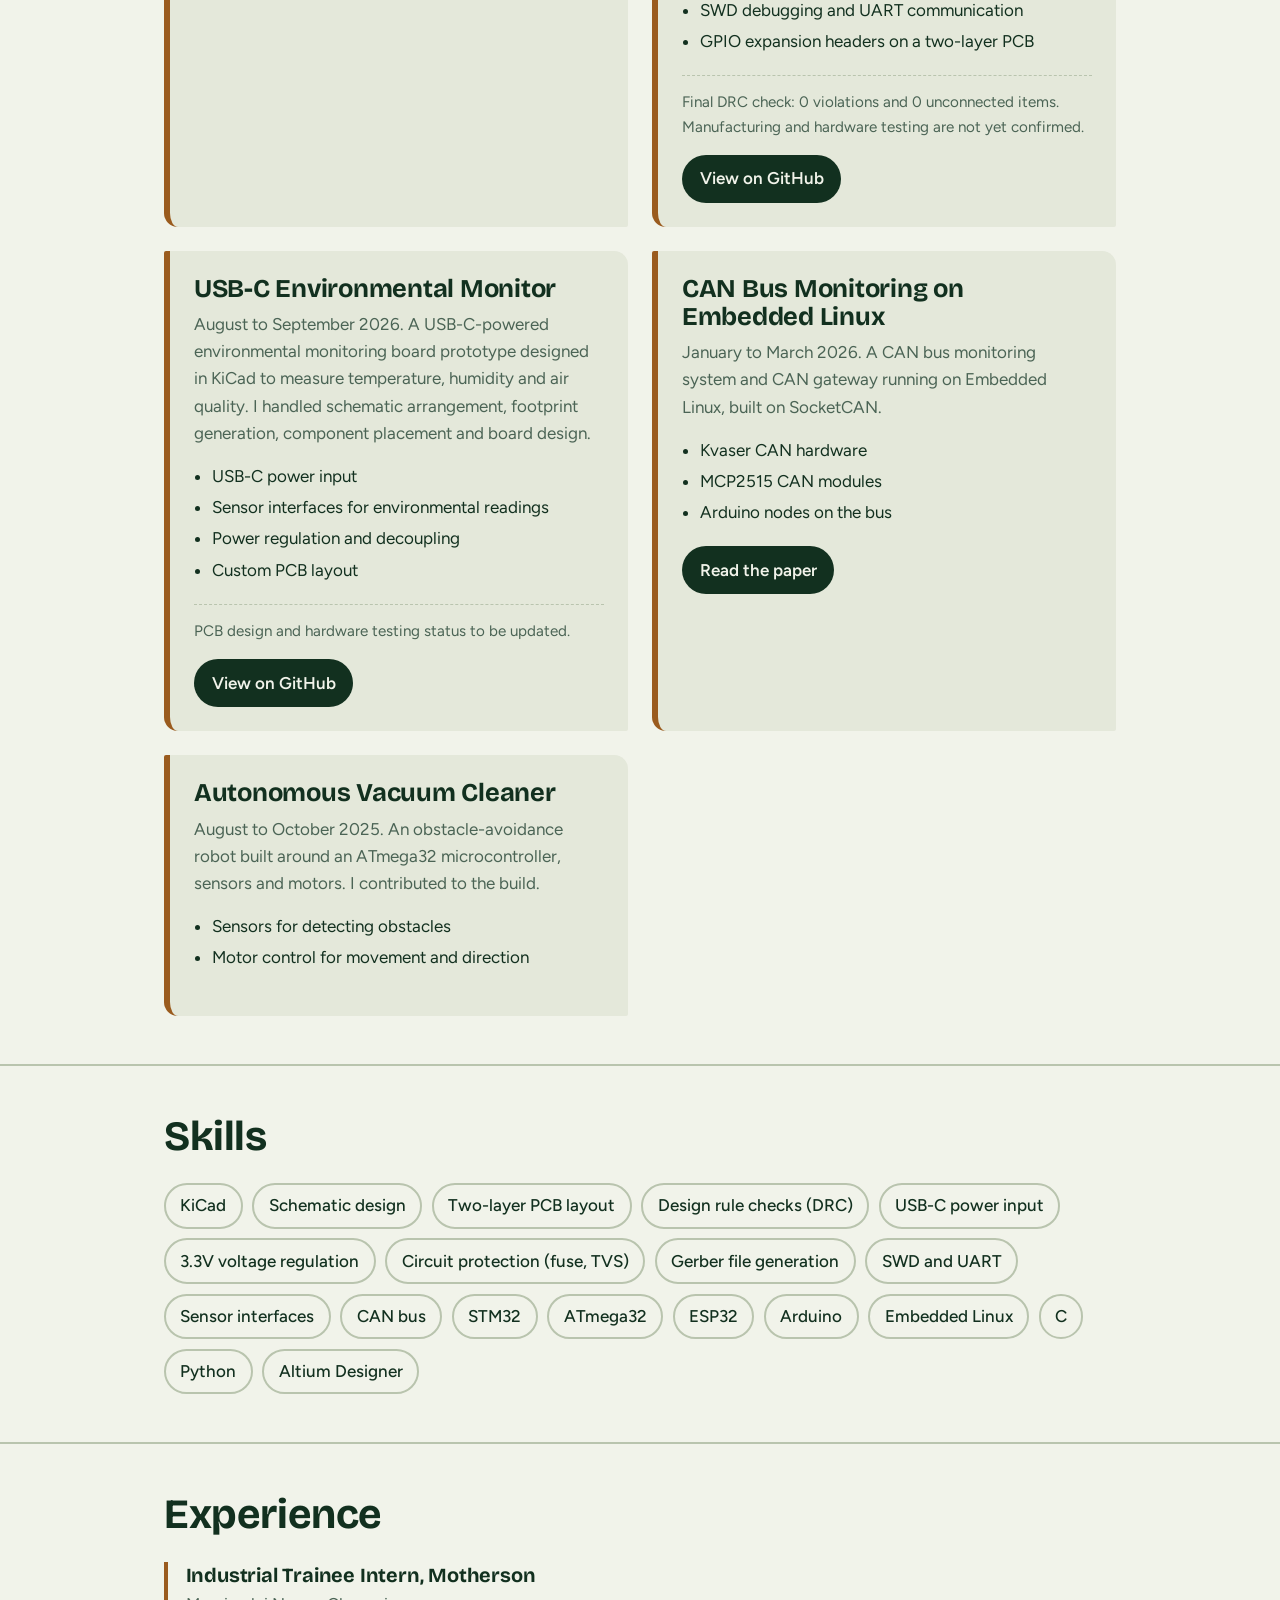
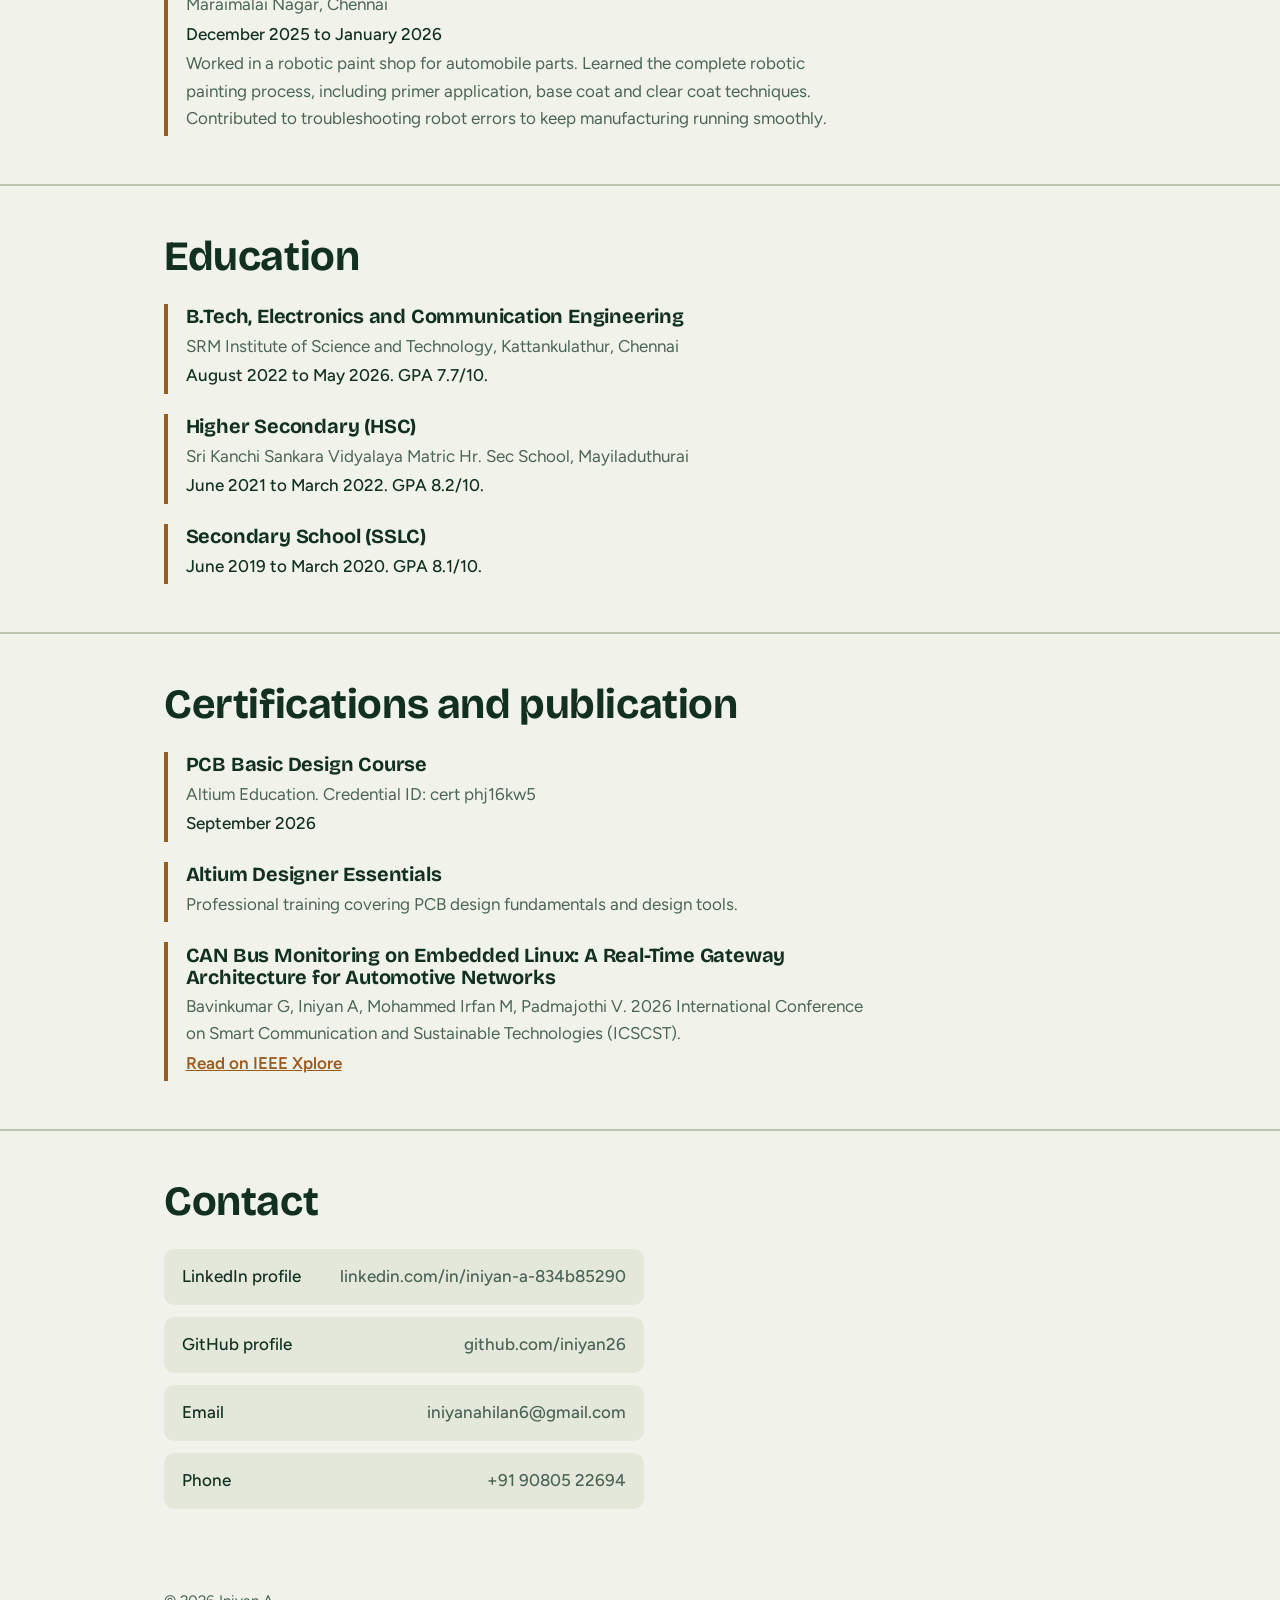
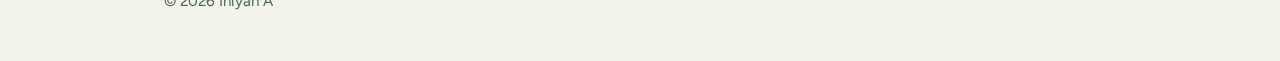
==== commit 23f98402: "Add files via upload revised" ====
--- a/index.html
+++ b/index.html
@@ -1,82 +1,287 @@
 <!DOCTYPE html>
 <html lang="en">
 <head>
-  <meta charset="UTF-8" />
-  <meta name="viewport" content="width=device-width, initial-scale=1.0" />
-  <meta name="theme-color" content="#0b0d12" />
-  <meta name="description" content="Iniyan A — aspiring PCB Design Engineer focused on KiCad, PCB layout, and embedded hardware." />
-  <title>Iniyan A | PCB Design Portfolio</title>
-  <link rel="preconnect" href="https://fonts.googleapis.com">
-  <link rel="preconnect" href="https://fonts.gstatic.com" crossorigin>
-  <link href="https://fonts.googleapis.com/css2?family=DM+Mono:wght@400;500&family=Manrope:wght@400;500;600;700;800&display=swap" rel="stylesheet">
-  <link rel="stylesheet" href="style.css" />
+<meta charset="utf-8">
+<meta name="viewport" content="width=device-width, initial-scale=1, viewport-fit=cover">
+<title>Iniyan A | PCB Design Portfolio</title>
+<meta name="description" content="Iniyan A: PCB and electronics design in KiCad. STM32 development board and USB-C environmental monitor.">
+<link rel="preconnect" href="https://fonts.googleapis.com">
+<link rel="preconnect" href="https://fonts.gstatic.com" crossorigin>
+<link href="https://fonts.googleapis.com/css2?family=Bricolage+Grotesque:wght@500;700;800&family=Figtree:wght@400;500;600&display=swap" rel="stylesheet">
+<style>
+:root{
+  --bg:#F1F3EA; --panel:#E4E8DA; --ink:#12301F; --muted:#4B6455; --copper:#9A5B1E; --pad:#7A5A12; --line:#B9C4AE; --focus:#9A5B1E;
+  box-sizing:border-box; padding-top:env(safe-area-inset-top,0px); padding-bottom:env(safe-area-inset-bottom,0px);
+  color-scheme:light;
+}
+@media (prefers-color-scheme:dark){
+  :root:not([data-theme="light"]){
+    --bg:#0E2E22; --panel:#14392B; --ink:#EEF0E3; --muted:#A9BDB0; --copper:#D99A5B; --pad:#E5C672; --line:#2C5645; --focus:#E5C672; color-scheme:dark;
+  }
+}
+:root[data-theme="dark"]{
+  --bg:#0E2E22; --panel:#14392B; --ink:#EEF0E3; --muted:#A9BDB0; --copper:#D99A5B; --pad:#E5C672; --line:#2C5645; --focus:#E5C672; color-scheme:dark;
+}
+html{scroll-padding-top:env(safe-area-inset-top,0px);scroll-behavior:smooth}
+*,*::before,*::after{box-sizing:border-box}
+body{margin:0;background:var(--bg);color:var(--ink);font-family:Figtree,"Segoe UI",Roboto,Arial,sans-serif;font-size:1.0625rem;line-height:1.6}
+h1,h2,h3{font-family:"Bricolage Grotesque","Segoe UI",Arial,sans-serif;margin:0;line-height:1.1;letter-spacing:-.01em}
+a{color:inherit}
+a:focus-visible,button:focus-visible{outline:3px solid var(--focus);outline-offset:3px;border-radius:4px}
+.wrap{max-width:62rem;margin:0 auto;padding:0 1.25rem}
+nav{display:flex;gap:1.5rem;justify-content:space-between;align-items:center;padding:1.25rem 0}
+nav .brand{font-family:"Bricolage Grotesque",Arial,sans-serif;font-weight:800;text-decoration:none;font-size:1.25rem}
+nav ul{display:flex;gap:1.25rem;list-style:none;margin:0;padding:0;flex-wrap:wrap}
+nav ul a{text-decoration:none;color:var(--muted);font-weight:500}
+nav ul a:hover{color:var(--ink)}
+.hero{padding:3.5rem 0 4rem;position:relative}
+.hero h1{font-size:clamp(3.2rem,11vw,7.5rem);font-weight:800;letter-spacing:-.04em}
+.hero p.lead{max-width:34rem;font-size:1.25rem;color:var(--muted);margin:1.25rem 0 0}
+.resume-btn{margin-top:.5rem}
+.traces{display:block;width:100%;height:auto;margin:2.5rem 0 0;overflow:visible}
+.traces path{fill:none;stroke:var(--copper);stroke-width:3;stroke-linecap:round;stroke-linejoin:round}
+.traces circle{fill:var(--bg);stroke:var(--pad);stroke-width:3}
+.traces text{fill:var(--ink);font:600 15px Figtree,Arial,sans-serif}
+.traces a{cursor:pointer}
+.traces a:hover text{text-decoration:underline}
+.traces path{stroke-dasharray:1;stroke-dashoffset:1;animation:route 1.6s ease-out .2s forwards}
+.traces path:nth-of-type(2){animation-delay:.4s}.traces path:nth-of-type(3){animation-delay:.6s}.traces path:nth-of-type(4){animation-delay:.8s}
+@keyframes route{to{stroke-dashoffset:0}}
+@media (prefers-reduced-motion:reduce){.traces path{animation:none;stroke-dashoffset:0}html{scroll-behavior:auto}}
+section{padding:3rem 0;border-top:2px solid var(--line)}
+section>.wrap>h2{font-size:clamp(1.8rem,4vw,2.6rem);margin-bottom:1.5rem}
+.about{max-width:40rem}
+.about p{margin:0 0 1rem}
+.projects{display:grid;gap:1.5rem}
+@media (min-width:46rem){.projects{grid-template-columns:1fr 1fr}}
+.card{background:var(--panel);border-left:6px solid var(--copper);padding:1.5rem;border-radius:2px 14px 2px 14px}
+.card h3{font-size:1.6rem;margin-bottom:.5rem}
+.card p{margin:.25rem 0 1rem;color:var(--muted)}
+.card ul{margin:0 0 1.25rem;padding-left:1.1rem}
+.card li{margin:.25rem 0}
+.status{font-size:.95rem;border-top:1px dashed var(--line);padding-top:.9rem;margin:0 0 1.1rem}
+.btn{display:inline-block;padding:.65rem 1.1rem;background:var(--ink);color:var(--bg);text-decoration:none;font-weight:600;border-radius:999px}
+.btn:hover{background:var(--copper);color:var(--bg)}
+.skills{display:flex;flex-wrap:wrap;gap:.6rem;list-style:none;margin:0;padding:0}
+.skills li{padding:.45rem .9rem;border:2px solid var(--line);border-radius:999px;font-weight:500}
+.contact-list{display:grid;gap:.75rem;list-style:none;margin:0;padding:0;max-width:30rem}
+.contact-list a{display:flex;justify-content:space-between;gap:1rem;padding:.9rem 1.1rem;background:var(--panel);text-decoration:none;border-radius:10px;font-weight:500}
+.contact-list a:hover{background:var(--line)}
+.contact-list span{color:var(--muted);overflow-wrap:anywhere;text-align:right}
+.entries{display:grid;gap:1.25rem;max-width:44rem}
+.entry{border-left:4px solid var(--copper);padding:.1rem 0 .1rem 1.1rem}
+.entry h3{font-size:1.25rem;margin-bottom:.35rem}
+.entry p{margin:.15rem 0;color:var(--muted)}
+.entry p.when{color:var(--ink);font-weight:500}
+.entry a{color:var(--copper);font-weight:600}
+footer{padding:2rem 0 3rem;color:var(--muted);font-size:.95rem}
+</style>
 </head>
 <body>
-  <div class="noise" aria-hidden="true"></div>
-  <header class="topbar">
-    <a class="brand" href="#home" aria-label="Iniyan home"><span class="brand-mark">IA</span><span>INIYAN A<span class="brand-dot">.</span></span></a>
-    <button class="menu-toggle" aria-label="Open navigation" aria-expanded="false">☰</button>
-    <nav class="nav-links" aria-label="Main navigation">
-      <a href="#about">About</a><a href="#projects">Projects</a><a href="#skills">Skills</a><a href="#journey">Journey</a><a class="nav-contact" href="#contact">Contact <span>↗</span></a>
-    </nav>
+<div class="wrap">
+  <nav aria-label="Main">
+    <a class="brand" href="#top">Iniyan A</a>
+    <ul>
+      <li><a href="#about">About</a></li>
+      <li><a href="#projects">Projects</a></li>
+      <li><a href="#skills">Skills</a></li>
+      <li><a href="#experience">Experience</a></li>
+      <li><a href="#education">Education</a></li>
+      <li><a href="#publication">Publication</a></li>
+      <li><a href="#contact">Contact</a></li>
+    </ul>
+  </nav>
+
+  <header class="hero" id="top">
+    <h1>Iniyan A</h1>
+    <p class="lead">Electronics and Communication Engineering graduate who designs PCBs in KiCad. Open to PCB Design Engineer and Hardware Design Trainee roles.</p>
+    <p><a class="btn resume-btn" href="assets/resume.pdf" target="_blank" rel="noopener">View Resume</a></p>
+
+    <svg class="traces" viewBox="0 0 900 190" role="group" aria-label="Contact links">
+      <path pathLength="1" d="M0 30 H620"/>
+      <path pathLength="1" d="M0 80 H560 L590 110 H620"/>
+      <path pathLength="1" d="M0 130 H540 L570 100 L590 100"/>
+      <path pathLength="1" d="M0 175 H620"/>
+      <a href="https://github.com/iniyan26"><circle cx="640" cy="30" r="9"/><text x="662" y="36">GitHub</text></a>
+      <a href="https://linkedin.com/in/iniyan-a-834b85290"><circle cx="640" cy="80" r="9"/><text x="662" y="86">LinkedIn</text></a>
+      <a href="mailto:iniyanahilan6@gmail.com"><circle cx="640" cy="130" r="9"/><text x="662" y="136">Email</text></a>
+      <a href="tel:+919080522694"><circle cx="640" cy="175" r="9"/><text x="662" y="181">Phone</text></a>
+    </svg>
   </header>
-
-  <main>
-    <section class="hero section-wrap" id="home">
-      <div class="hero-copy">
-        <div class="eyebrow"><span class="status-dot"></span> OPEN TO PCB DESIGN OPPORTUNITIES</div>
-        <p class="intro">Hello, I'm</p>
-        <h1>Iniyan <span>A.</span></h1>
-        <h2>PCB Design &amp; <em>Hardware</em> Enthusiast</h2>
-        <p class="hero-text">ECE graduate building practical skills in schematic capture, PCB layout, and embedded hardware. I enjoy turning circuit ideas into organized, manufacturable board designs.</p>
-        <div class="hero-actions"><a class="button button-primary" href="#projects">Explore my work <span>↘</span></a><a class="button button-ghost" href="assets/resume.pdf" target="_blank" rel="noopener">View resume <span>↗</span></a></div>
-        <div class="social-row"><a href="mailto:iniyanahilan6@gmail.com">Email ↗</a><a href="https://www.linkedin.com/in/iniyan-a-834b85290" target="_blank" rel="noopener">LinkedIn ↗</a><a href="https://github.com/iniyan26" target="_blank" rel="noopener">GitHub ↗</a></div>
-      </div>
-      <div class="hero-art" aria-label="Decorative circuit-board illustration">
-        <div class="art-top"><span>HARDWARE / 001</span><span>PCB LAB NOTES</span></div>
-        <svg class="circuit" viewBox="0 0 500 420" role="img" aria-label="Abstract printed circuit board traces">
-          <defs><pattern id="dots" width="18" height="18" patternUnits="userSpaceOnUse"><circle cx="2" cy="2" r="1.2" fill="#475467" opacity=".55"/></pattern></defs>
-          <rect width="500" height="420" fill="url(#dots)"/>
-          <g fill="none" stroke="#536b60" stroke-width="2"><path d="M30 80 H135 V130 H205 V185 H260"/><path d="M20 250 H105 V210 H165 V165 H210"/><path d="M300 40 V95 H365 V140 H440"/><path d="M280 350 V295 H345 V255 H460"/><path d="M30 330 H90 V285 H145"/><path d="M380 365 V325 H425 V300"/></g>
-          <g fill="none" stroke="#d7ff72" stroke-width="2.5"><path d="M45 145 H105 V175 H160"/><path d="M300 170 H360 V210 H430"/><path d="M180 390 V340 H220 V300"/><path d="M250 20 V65 H225 V100"/></g>
-          <g fill="#0e1517" stroke="#d7ff72" stroke-width="2"><rect x="160" y="105" width="150" height="200" rx="7"/><rect x="185" y="132" width="100" height="146" rx="3" stroke="#52625a"/><rect x="205" y="155" width="60" height="100" rx="2" stroke="#d7ff72"/><rect x="50" y="185" width="72" height="44" rx="4" stroke="#52625a"/><rect x="360" y="240" width="70" height="45" rx="4" stroke="#52625a"/></g>
-          <g fill="#d7ff72"><circle cx="135" cy="80" r="4"/><circle cx="205" cy="185" r="4"/><circle cx="300" cy="170" r="4"/><circle cx="345" cy="255" r="4"/><circle cx="145" cy="285" r="4"/><circle cx="105" cy="175" r="4"/><circle cx="365" cy="140" r="4"/></g>
-          <g fill="#f1f4ec" font-family="DM Mono, monospace" font-size="11"><text x="191" y="194">STM32</text><text x="191" y="210">MCU</text><text x="193" y="240" fill="#9eaaa1">DESIGN / 03</text><text x="20" y="28" fill="#9eaaa1">SIGNAL PATH</text><text x="355" y="395" fill="#9eaaa1">REV. 01</text></g>
-        </svg>
-        <div class="art-bottom"><span>SCHEMATIC → LAYOUT → DRC</span><span class="art-index">01 / 04</span></div>
-      </div>
-      <div class="hero-foot"><span>BASED IN INDIA</span><span>ECE · PCB DESIGN · EMBEDDED HARDWARE</span><span>SCROLL TO EXPLORE ↓</span></div>
-    </section>
-
-    <section class="about section-wrap" id="about">
-      <div class="section-heading"><p class="eyebrow">01 / ABOUT</p><h2>Curious about circuits.<br><span>Serious about learning.</span></h2></div>
-      <div class="about-content"><p>I’m an Electronics and Communication Engineering graduate from SRM Institute of Science and Technology, currently focusing on PCB design and hardware development.</p><p>My practice projects include an STM32 hardware board, a USB-C environmental monitor, and a battery management system PCB that is currently in progress. I use KiCad to work through schematics, footprints, component placement, routing, and design checks.</p><div class="about-note"><span class="note-icon">↳</span><span>My current goal: grow into a PCB Design Engineer role by building a clear portfolio of practical, well-documented hardware projects.</span></div></div>
-    </section>
-
-    <section class="projects section-wrap" id="projects">
-      <div class="section-heading projects-heading"><div><p class="eyebrow">02 / SELECTED WORK</p><h2>Projects in <span>progress.</span></h2></div><p class="heading-note">A few hardware projects I've designed or am actively developing.</p></div>
-      <div class="project-grid">
-        <article class="project-card featured"><div class="project-visual visual-bms"><span class="visual-label">PCB / 01</span><div class="board board-large"><span class="chip">BMS</span><i></i><i></i><i></i><b></b><b></b><b></b><div class="trace trace-a"></div><div class="trace trace-b"></div></div><span class="visual-caption">BATTERY MANAGEMENT SYSTEM</span></div><div class="project-info"><div class="project-meta"><span>IN PROGRESS</span><span>2026</span></div><h3>BMS PCB Design</h3><p>Developing a battery-management-system PCB, working through the schematic and board-design stages.</p><div class="tags"><span>KiCad</span><span>Schematic Capture</span><span>PCB Layout</span></div><a class="text-link" href="https://github.com/iniyan26" target="_blank" rel="noopener">View GitHub profile ↗</a></div></article>
-        <article class="project-card"><div class="project-visual visual-monitor"><span class="visual-label">PCB / 02</span><div class="monitor-board"><div class="usb"></div><div class="sensor"></div><div class="pinrow"></div><div class="silk">ENV / MON</div><div class="track t1"></div><div class="track t2"></div></div><span class="visual-caption">USB-C · SENSOR INTERFACE</span></div><div class="project-info"><div class="project-meta"><span>PCB PROJECT</span><span>2026</span></div><h3>USB-C Environmental Monitor</h3><p>A USB-C-powered environmental monitor PCB prototype, with schematic arrangement, footprint work, component placement, and board layout.</p><div class="tags"><span>KiCad</span><span>USB-C</span><span>PCB Design</span></div><a class="text-link" href="https://github.com/iniyan26" target="_blank" rel="noopener">View GitHub profile ↗</a></div></article>
-        <article class="project-card"><div class="project-visual visual-stm"><span class="visual-label">PCB / 03</span><div class="stm-board"><div class="stm-chip">STM32</div><div class="usb-c"></div><div class="headers h-left"></div><div class="headers h-right"></div><div class="leds"><i></i><i></i><i></i></div><div class="stm-line"></div></div><span class="visual-caption">MCU · POWER · GPIO</span></div><div class="project-info"><div class="project-meta"><span>PCB PROJECT</span><span>2026</span></div><h3>STM32 Embedded Hardware Board</h3><p>A KiCad board layout practice project arranging microcontroller, power, and GPIO connections, with component placement and routing.</p><div class="tags"><span>STM32</span><span>KiCad</span><span>GPIO</span></div><a class="text-link" href="https://github.com/iniyan26" target="_blank" rel="noopener">View GitHub profile ↗</a></div></article>
-        <article class="project-card project-wide"><div class="wide-symbol">AT<span>32</span></div><div class="project-info"><div class="project-meta"><span>EMBEDDED SYSTEMS</span><span>2025</span></div><h3>Autonomous Vacuum Cleaner</h3><p>An obstacle-avoidance robot project using a microcontroller, sensors, and motors for movement and direction control.</p><div class="tags"><span>ATmega32</span><span>Sensors</span><span>Motors</span></div></div></article>
-      </div>
-      <p class="project-disclaimer">Project repository links currently point to my GitHub profile. I'll replace them with individual repositories as each project is published.</p>
-    </section>
-
-    <section class="skills section-wrap" id="skills">
-      <div class="section-heading"><p class="eyebrow">03 / TOOLKIT</p><h2>Tools I’m learning<br><span>to build with.</span></h2></div>
-      <div class="skills-grid"><div class="skill-group"><span class="skill-num">01</span><h3>PCB Design</h3><p>KiCad · Schematic Design · PCB Layout · DRC · Gerber Generation</p></div><div class="skill-group"><span class="skill-num">02</span><h3>Embedded Hardware</h3><p>STM32 · ATmega32 · ESP32 · Arduino · Embedded Linux</p></div><div class="skill-group"><span class="skill-num">03</span><h3>Programming</h3><p>C · Python</p></div><div class="skill-group"><span class="skill-num">04</span><h3>Current Learning</h3><p>Altium Designer Essentials — On Demand · PCB design workflow</p></div></div>
-    </section>
-
-    <section class="journey section-wrap" id="journey">
-      <div class="section-heading"><p class="eyebrow">04 / JOURNEY</p><h2>Learning by <span>building.</span></h2></div>
-      <div class="timeline"><article><div class="timeline-date">2022 — 2026</div><div><h3>B.Tech, Electronics &amp; Communication Engineering</h3><p>SRM Institute of Science and Technology · CGPA 7.7/10</p></div></article><article><div class="timeline-date">SEP 2026</div><div><h3>PCB Basic Design Course</h3><p>Altium Education · Certificate ID: cert_phj16kw5</p></div></article><article><div class="timeline-date">CURRENT</div><div><h3>Altium Designer Essentials — On Demand</h3><p>Professional training in progress through Altium Training.</p></div></article><article><div class="timeline-date">2026</div><div><h3>Research Publication</h3><p>Co-author of “CAN Bus Monitoring on Embedded Linux: A Real-Time Gateway Architecture,” presented at ICSCST 2026.</p><a class="text-link" href="https://ieeexplore.ieee.org/document/11709757" target="_blank" rel="noopener">Read on IEEE Xplore ↗</a></div></article></div>
-    </section>
-
-    <section class="contact section-wrap" id="contact"><p class="eyebrow">05 / CONTACT</p><h2>Have a hardware<br>opportunity in mind<span>?</span></h2><p class="contact-copy">I'm looking for opportunities to grow in PCB design and hardware development. If my projects fit what your team needs, let's connect.</p><a class="button button-primary" href="mailto:iniyanahilan6@gmail.com">Get in touch <span>↗</span></a><div class="contact-links"><a href="mailto:iniyanahilan6@gmail.com">iniyanahilan6@gmail.com</a><a href="https://www.linkedin.com/in/iniyan-a-834b85290" target="_blank" rel="noopener">LinkedIn ↗</a><a href="https://github.com/iniyan26" target="_blank" rel="noopener">GitHub ↗</a></div></section>
-  </main>
-  <footer class="footer"><a class="brand" href="#home"><span class="brand-mark">IA</span><span>INIYAN A<span class="brand-dot">.</span></span></a><span>© <span id="year"></span> Iniyan A · Built with curiosity.</span><a href="#home">Back to top ↑</a></footer>
-  <script src="script.js"></script>
+</div>
+
+<section id="about">
+  <div class="wrap">
+    <h2>About</h2>
+    <div class="about">
+      <p>I'm Iniyan, a B.Tech graduate in Electronics and Communication Engineering from SRM Institute of Science and Technology. I work in KiCad on schematic capture and PCB layout, and I have hands-on experience with STM32 board design, USB-C power principles, CAN bus communication and electronic troubleshooting.</p>
+      <p>My projects focus on the parts every board needs: clean power input, voltage regulation, protection, and a layout that passes its design rule check. I'm also training in Altium Designer and co-authored an IEEE conference paper on CAN bus monitoring.</p>
+    </div>
+  </div>
+</section>
+
+<section id="projects">
+  <div class="wrap">
+    <h2>Projects</h2>
+    <div class="projects">
+      <article class="card">
+        <h3>BMS PCB</h3>
+        <p>October 2026 to present. A battery-management-system board I'm designing in KiCad.</p>
+        <ul>
+          <li>Currently working through the schematic and board-design stages</li>
+        </ul>
+        <p class="status">In progress. The repository will be linked here once it is uploaded to GitHub.</p>
+      </article>
+
+      <article class="card">
+        <h3>STM32 Development Board</h3>
+        <p>May to June 2026. A custom STM32 board designed in KiCad, powered over USB-C with GPIO breakouts for prototyping. I arranged the microcontroller, power and GPIO connections, then worked on component placement and routing.</p>
+        <ul>
+          <li>USB-C 5V input with fuse and TVS protection</li>
+          <li>AP2112K 3.3V regulator</li>
+          <li>Reset switch and status LEDs</li>
+          <li>SWD debugging and UART communication</li>
+          <li>GPIO expansion headers on a two-layer PCB</li>
+        </ul>
+        <p class="status">Final DRC check: 0 violations and 0 unconnected items. Manufacturing and hardware testing are not yet confirmed.</p>
+        <a class="btn" href="https://github.com/iniyan26/STM32-Development-Board">View on GitHub</a>
+      </article>
+
+      <article class="card">
+        <h3>USB-C Environmental Monitor</h3>
+        <p>August to September 2026. A USB-C-powered environmental monitoring board prototype designed in KiCad to measure temperature, humidity and air quality. I handled schematic arrangement, footprint generation, component placement and board design.</p>
+        <ul>
+          <li>USB-C power input</li>
+          <li>Sensor interfaces for environmental readings</li>
+          <li>Power regulation and decoupling</li>
+          <li>Custom PCB layout</li>
+        </ul>
+        <p class="status">PCB design and hardware testing status to be updated.</p>
+        <a class="btn" href="https://github.com/iniyan26/USB-C-Environmental-Monitor">View on GitHub</a>
+      </article>
+
+      <article class="card">
+        <h3>CAN Bus Monitoring on Embedded Linux</h3>
+        <p>January to March 2026. A CAN bus monitoring system and CAN gateway running on Embedded Linux, built on SocketCAN.</p>
+        <ul>
+          <li>Kvaser CAN hardware</li>
+          <li>MCP2515 CAN modules</li>
+          <li>Arduino nodes on the bus</li>
+        </ul>
+        <a class="btn" href="https://ieeexplore.ieee.org/document/11709757">Read the paper</a>
+      </article>
+
+      <article class="card">
+        <h3>Autonomous Vacuum Cleaner</h3>
+        <p>August to October 2025. An obstacle-avoidance robot built around an ATmega32 microcontroller, sensors and motors. I contributed to the build.</p>
+        <ul>
+          <li>Sensors for detecting obstacles</li>
+          <li>Motor control for movement and direction</li>
+        </ul>
+      </article>
+    </div>
+  </div>
+</section>
+
+<section id="skills">
+  <div class="wrap">
+    <h2>Skills</h2>
+    <ul class="skills">
+      <li>KiCad</li>
+      <li>Schematic design</li>
+      <li>Two-layer PCB layout</li>
+      <li>Design rule checks (DRC)</li>
+      <li>USB-C power input</li>
+      <li>3.3V voltage regulation</li>
+      <li>Circuit protection (fuse, TVS)</li>
+      <li>Gerber file generation</li>
+      <li>SWD and UART</li>
+      <li>Sensor interfaces</li>
+      <li>CAN bus</li>
+      <li>STM32</li>
+      <li>ATmega32</li>
+      <li>ESP32</li>
+      <li>Arduino</li>
+      <li>Embedded Linux</li>
+      <li>C</li>
+      <li>Python</li>
+      <li>Altium Designer</li>
+    </ul>
+  </div>
+</section>
+
+<section id="experience">
+  <div class="wrap">
+    <h2>Experience</h2>
+    <div class="entries">
+      <div class="entry">
+        <h3>Industrial Trainee Intern, Motherson</h3>
+        <p>Maraimalai Nagar, Chennai</p>
+        <p class="when">December 2025 to January 2026</p>
+        <p>Worked in a robotic paint shop for automobile parts. Learned the complete robotic painting process, including primer application, base coat and clear coat techniques. Contributed to troubleshooting robot errors to keep manufacturing running smoothly.</p>
+      </div>
+    </div>
+  </div>
+</section>
+
+<section id="education">
+  <div class="wrap">
+    <h2>Education</h2>
+    <div class="entries">
+      <div class="entry">
+        <h3>B.Tech, Electronics and Communication Engineering</h3>
+        <p>SRM Institute of Science and Technology, Kattankulathur, Chennai</p>
+        <p class="when">August 2022 to May 2026. GPA 7.7/10.</p>
+      </div>
+      <div class="entry">
+        <h3>Higher Secondary (HSC)</h3>
+        <p>Sri Kanchi Sankara Vidyalaya Matric Hr. Sec School, Mayiladuthurai</p>
+        <p class="when">June 2021 to March 2022. GPA 8.2/10.</p>
+      </div>
+      <div class="entry">
+        <h3>Secondary School (SSLC)</h3>
+        <p class="when">June 2019 to March 2020. GPA 8.1/10.</p>
+      </div>
+    </div>
+  </div>
+</section>
+
+<section id="publication">
+  <div class="wrap">
+    <h2>Certifications and publication</h2>
+    <div class="entries">
+      <div class="entry">
+        <h3>PCB Basic Design Course</h3>
+        <p>Altium Education. Credential ID: cert phj16kw5</p>
+        <p class="when">September 2026</p>
+      </div>
+      <div class="entry">
+        <h3>Altium Designer Essentials</h3>
+        <p>Professional training covering PCB design fundamentals and design tools.</p>
+      </div>
+      <div class="entry">
+        <h3>CAN Bus Monitoring on Embedded Linux: A Real-Time Gateway Architecture for Automotive Networks</h3>
+        <p>Bavinkumar G, Iniyan A, Mohammed Irfan M, Padmajothi V. 2026 International Conference on Smart Communication and Sustainable Technologies (ICSCST).</p>
+        <p><a href="https://ieeexplore.ieee.org/document/11709757">Read on IEEE Xplore</a></p>
+      </div>
+    </div>
+  </div>
+</section>
+
+<section id="contact">
+  <div class="wrap">
+    <h2>Contact</h2>
+    <ul class="contact-list">
+      <li><a href="https://linkedin.com/in/iniyan-a-834b85290">LinkedIn profile <span>linkedin.com/in/iniyan-a-834b85290</span></a></li>
+      <li><a href="https://github.com/iniyan26">GitHub profile <span>github.com/iniyan26</span></a></li>
+      <li><a href="mailto:iniyanahilan6@gmail.com">Email <span>iniyanahilan6@gmail.com</span></a></li>
+      <li><a href="tel:+919080522694">Phone <span>+91 90805 22694</span></a></li>
+    </ul>
+  </div>
+</section>
+
+<footer>
+  <div class="wrap">&copy; 2026 Iniyan A</div>
+</footer>
 </body>
 </html>
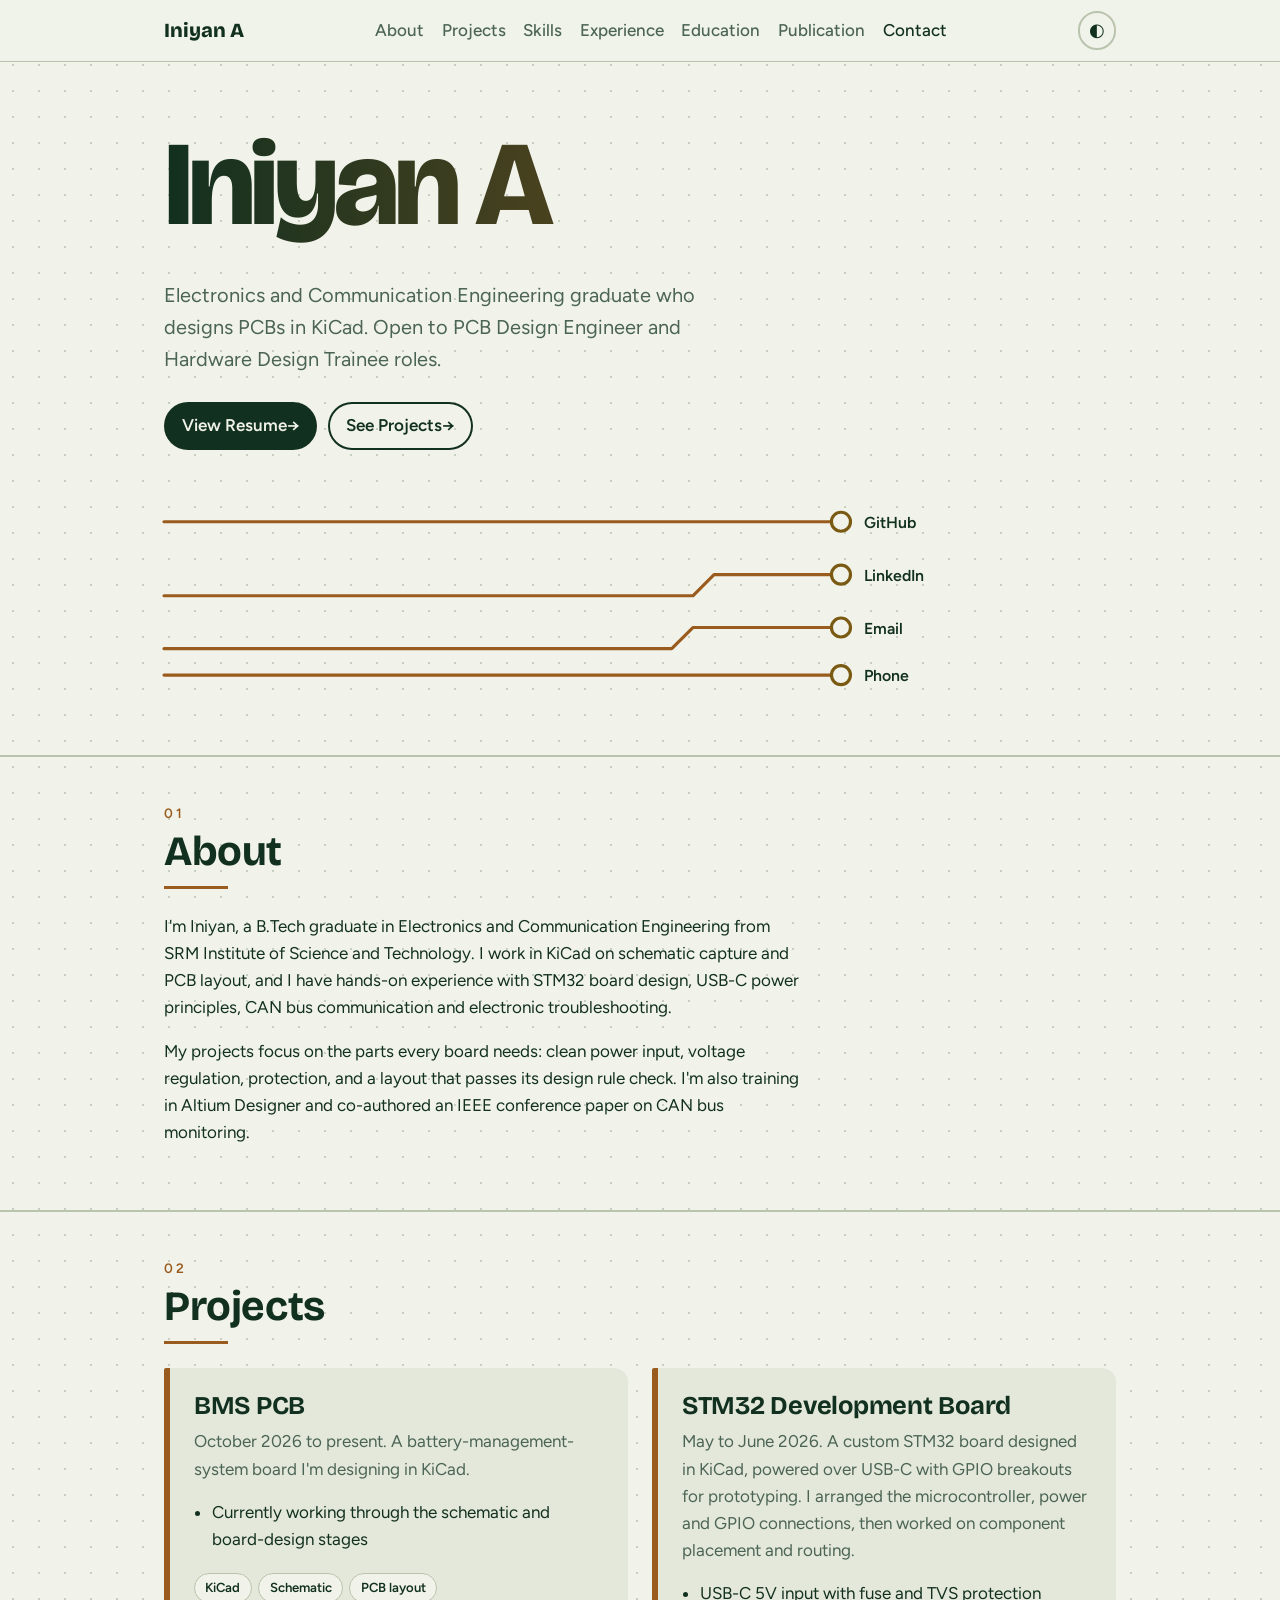
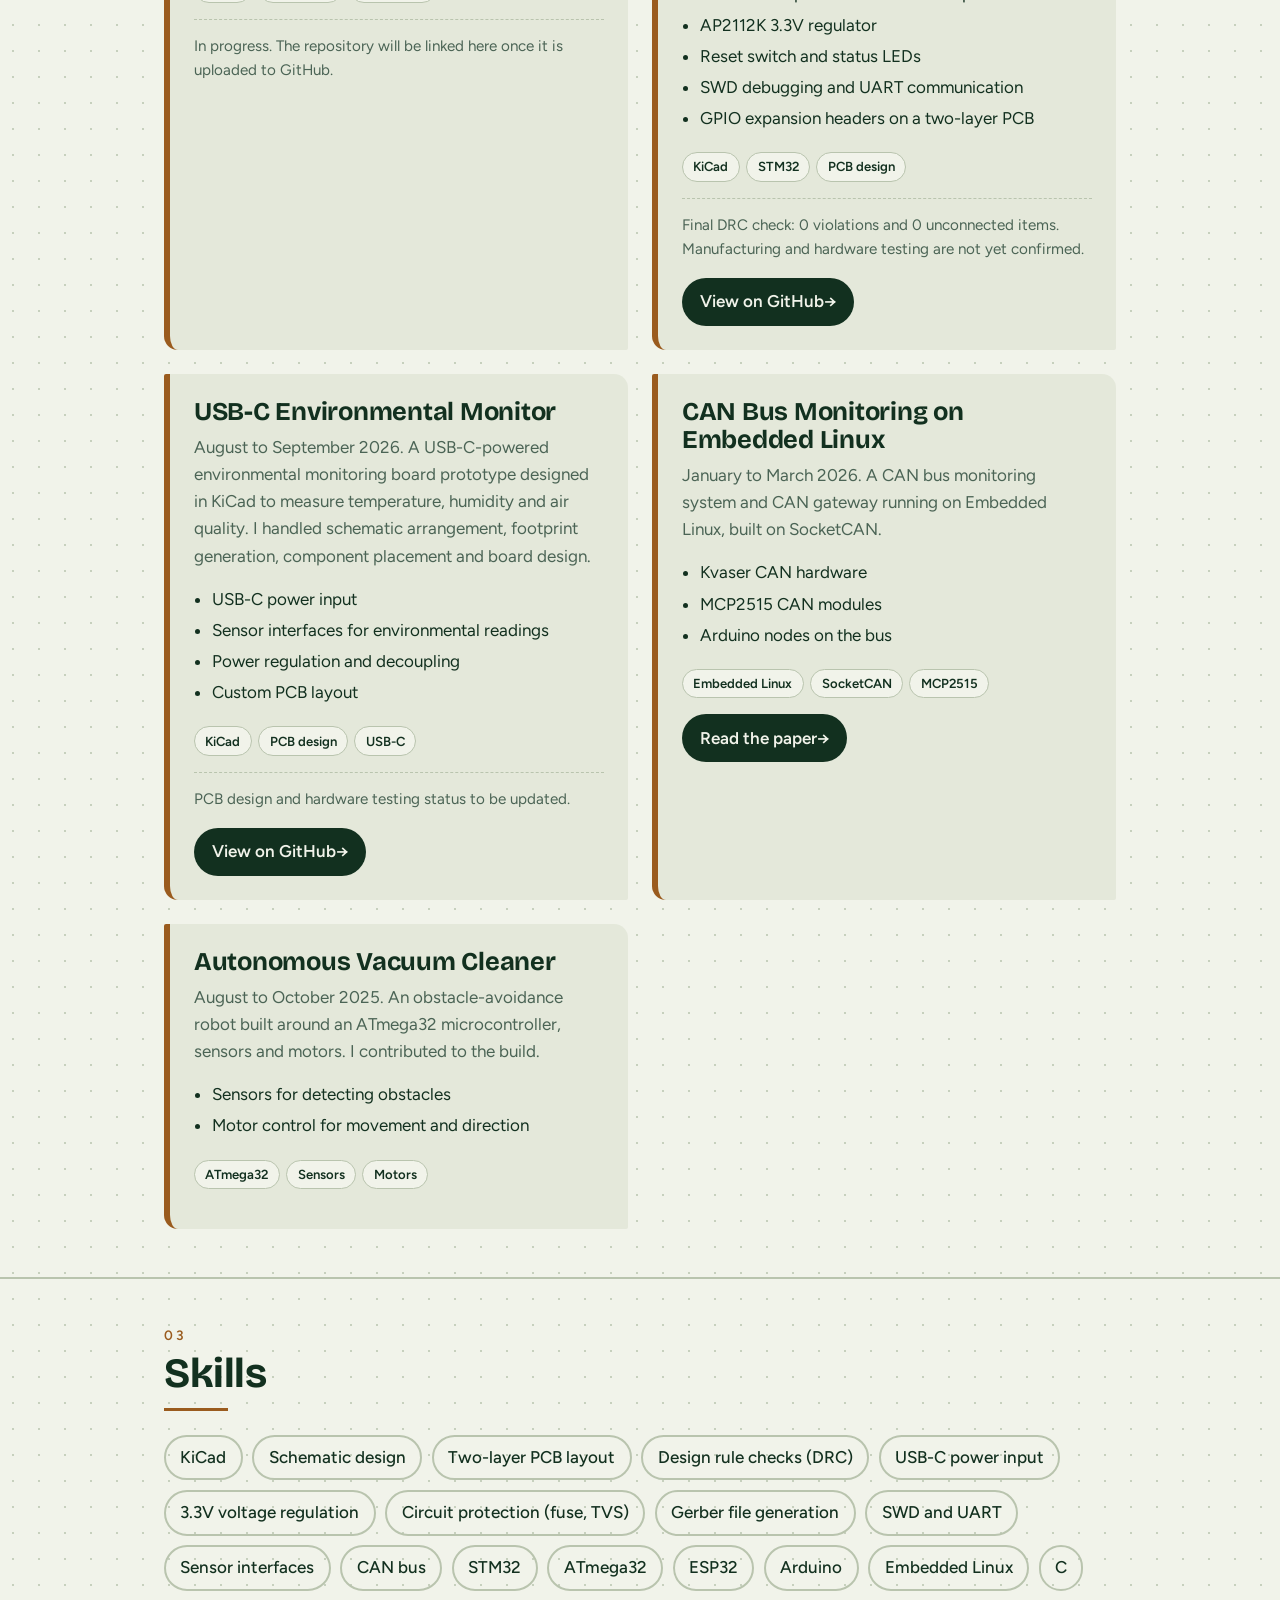
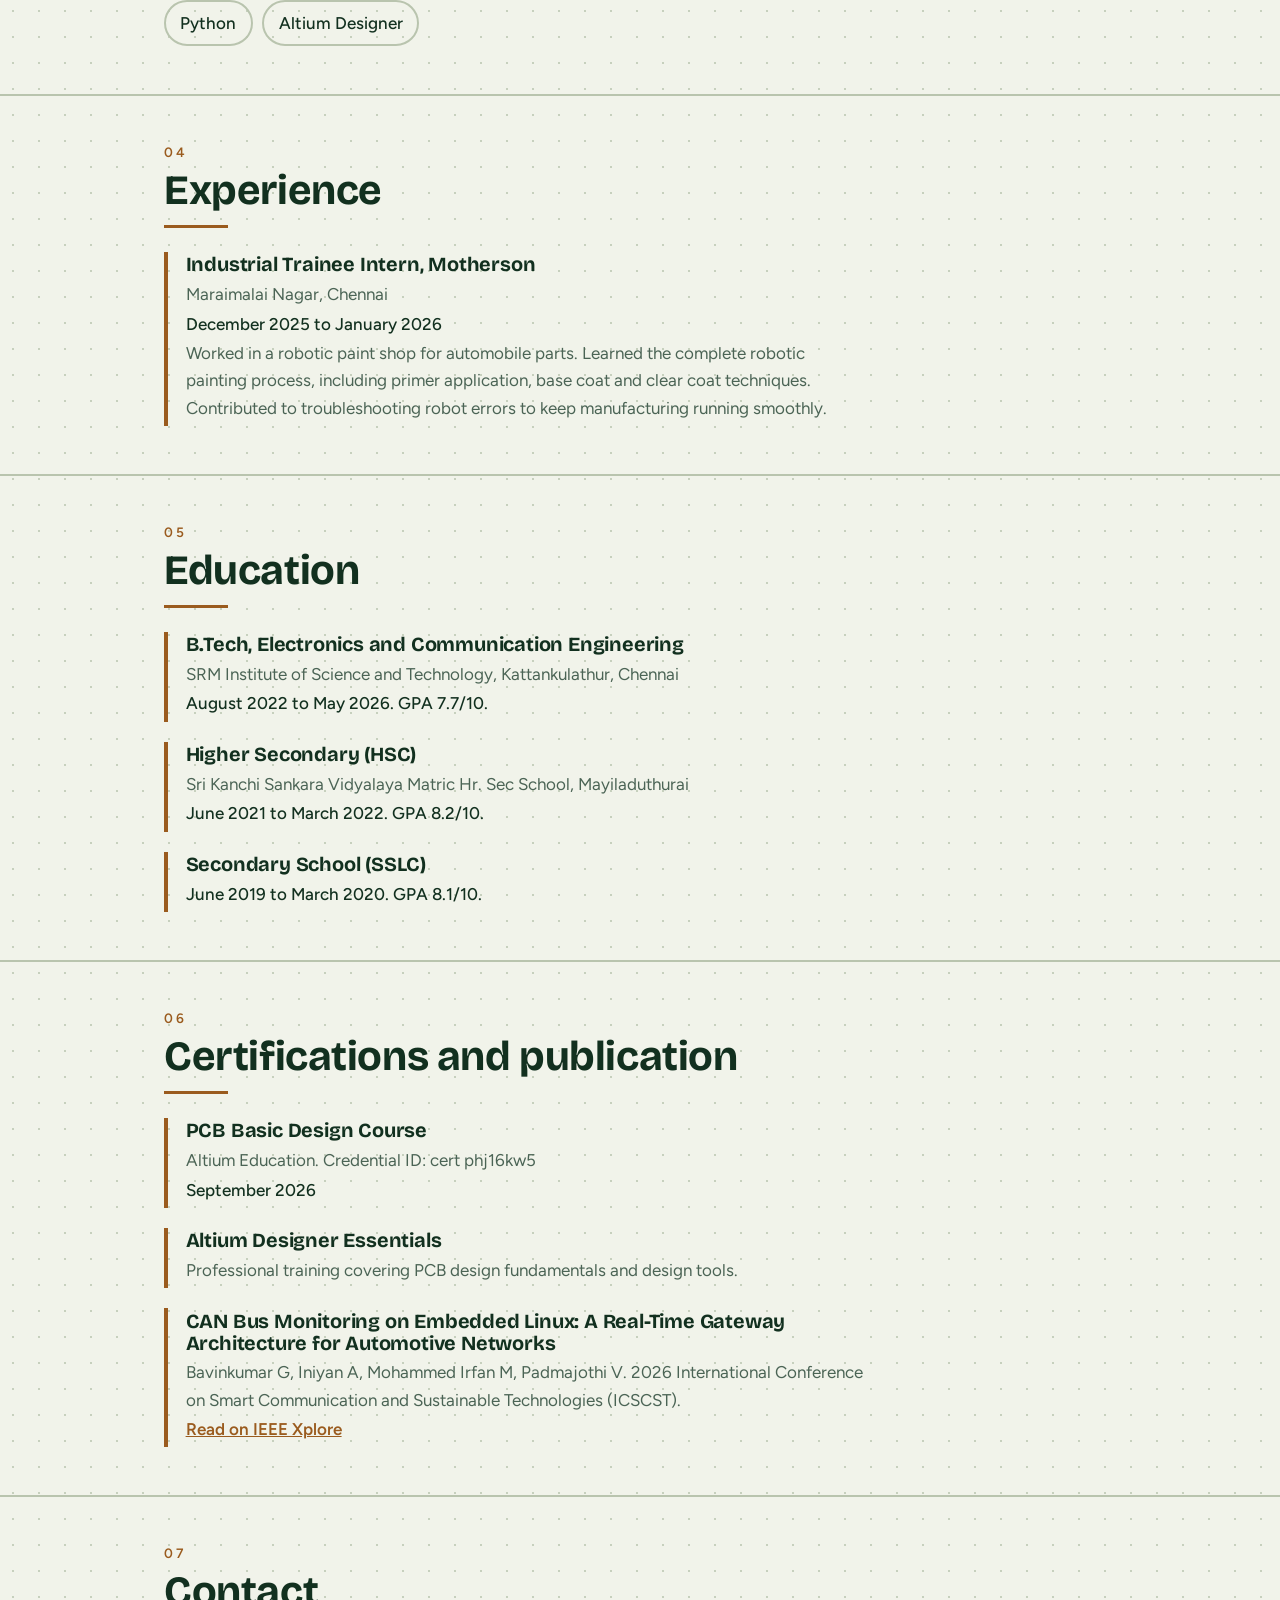
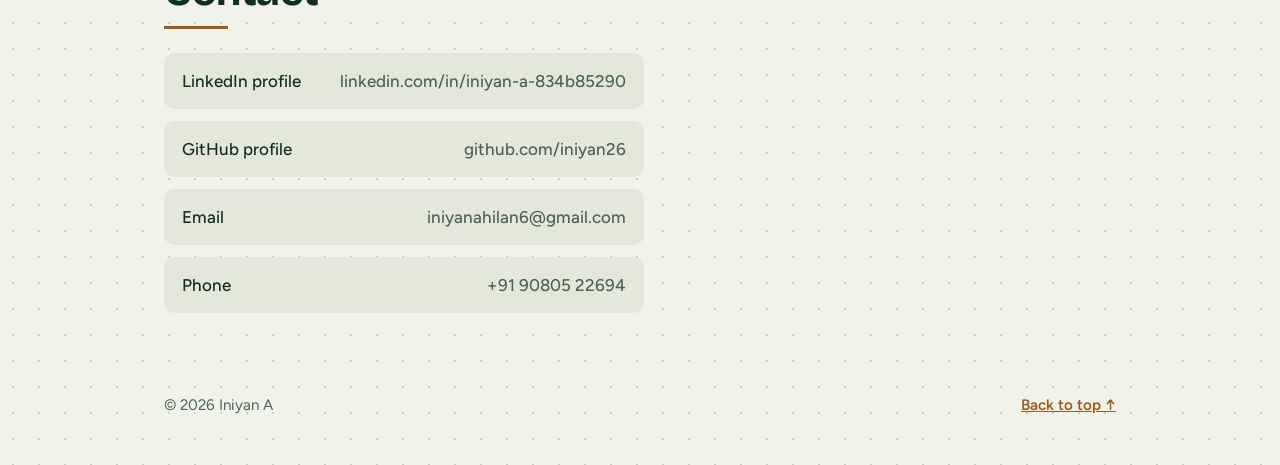
==== commit c1eeafa2: "Add files via upload new" ====
--- a/index.html
+++ b/index.html
@@ -47,7 +47,12 @@
 .traces path{stroke-dasharray:1;stroke-dashoffset:1;animation:route 1.6s ease-out .2s forwards}
 .traces path:nth-of-type(2){animation-delay:.4s}.traces path:nth-of-type(3){animation-delay:.6s}.traces path:nth-of-type(4){animation-delay:.8s}
 @keyframes route{to{stroke-dashoffset:0}}
-@media (prefers-reduced-motion:reduce){.traces path{animation:none;stroke-dashoffset:0}html{scroll-behavior:auto}}
+.traces .pulse{stroke:var(--pad);stroke-width:5;stroke-dasharray:.07 .93;stroke-dashoffset:0;opacity:0;animation:flow 3.2s linear 2.4s infinite backwards}
+@keyframes flow{0%{opacity:0;stroke-dashoffset:0}4%{opacity:1}96%{opacity:1}100%{opacity:0;stroke-dashoffset:-1}}
+.traces circle{transform-box:fill-box;transform-origin:center;animation:pad 3.2s ease-in-out 2.4s infinite backwards}
+.traces a:nth-of-type(2) circle{animation-delay:2.8s}.traces a:nth-of-type(3) circle{animation-delay:3.2s}.traces a:nth-of-type(4) circle{animation-delay:3.6s}
+@keyframes pad{0%,90%{transform:scale(1);fill:var(--bg)}97%{transform:scale(1.35);fill:var(--pad)}100%{transform:scale(1);fill:var(--bg)}}
+@media (prefers-reduced-motion:reduce){.traces .pulse{display:none}.traces circle{animation:none}html{scroll-behavior:auto}}
 section{padding:3rem 0;border-top:2px solid var(--line)}
 section>.wrap>h2{font-size:clamp(1.8rem,4vw,2.6rem);margin-bottom:1.5rem}
 .about{max-width:40rem}
@@ -74,12 +79,61 @@
 .entry p{margin:.15rem 0;color:var(--muted)}
 .entry p.when{color:var(--ink);font-weight:500}
 .entry a{color:var(--copper);font-weight:600}
+html{scroll-padding-top:calc(env(safe-area-inset-top,0px) + 4.5rem)}
+body{counter-reset:sec;background:radial-gradient(color-mix(in srgb,var(--line) 75%,transparent) 1px,transparent 1.5px) 0 0/26px 26px,var(--bg)}
+body::before{content:"";position:fixed;inset:0 0 auto;height:env(safe-area-inset-top,0px);background:var(--bg);z-index:30}
+nav{display:block;padding:0;position:sticky;top:env(safe-area-inset-top,0px);z-index:20;background:color-mix(in srgb,var(--bg) 80%,transparent);-webkit-backdrop-filter:blur(10px);backdrop-filter:blur(10px);border-bottom:1px solid var(--line)}
+.navin{display:flex;align-items:center;justify-content:space-between;gap:1rem;padding:.7rem 1.25rem}
+nav ul{flex-wrap:nowrap;gap:1.1rem;overflow-x:auto;min-width:0;scrollbar-width:none}
+nav ul::-webkit-scrollbar{display:none}
+nav ul a{white-space:nowrap;padding:.35rem 0;border-bottom:2px solid transparent;transition:color .2s,border-color .2s}
+nav ul a:hover,nav ul a.on{color:var(--ink);border-color:var(--copper)}
+.bar{position:absolute;left:0;bottom:-1px;height:3px;width:100%;background:var(--copper);transform:scaleX(0);transform-origin:left}
+#theme{flex:none;width:2.4rem;height:2.4rem;border-radius:50%;border:2px solid var(--line);background:none;color:var(--ink);font-size:1.1rem;cursor:pointer;transition:border-color .2s,transform .3s}
+#theme:hover{border-color:var(--copper);transform:rotate(180deg)}
+.hero>p{animation:rise .9s cubic-bezier(.2,.7,.2,1) .3s both}
+.hero>p+p{animation-delay:.5s}
+.hero .btn{margin:.6rem .7rem 0 0}
+@keyframes rise{from{opacity:0;transform:translateY(28px)}}
+@keyframes shine{to{background-position:200% 0}}
+@supports (-webkit-background-clip:text) or (background-clip:text){.hero h1{background:linear-gradient(90deg,var(--ink) 0%,var(--copper) 50%,var(--ink) 100%) 0 0/200% 100%;-webkit-background-clip:text;background-clip:text;color:transparent;-webkit-text-fill-color:transparent;padding-bottom:.08em;animation:rise .9s cubic-bezier(.2,.7,.2,1) both,shine 7s linear 1s infinite}}
+.btn{transition:background .2s,transform .2s}
+.btn::after{content:" \2192";display:inline-block;transition:transform .2s}
+.btn:hover{transform:translateY(-2px)}
+.btn:hover::after{transform:translateX(4px)}
+.btn.ghost{background:transparent;color:var(--ink);box-shadow:inset 0 0 0 2px var(--ink)}
+.btn.ghost:hover{background:var(--ink);color:var(--bg)}
+.stats{display:grid;grid-template-columns:repeat(auto-fit,minmax(9rem,1fr));gap:1rem;list-style:none;padding:0;margin:2.5rem 0 0}
+.stats li{background:var(--panel);padding:1rem 1.1rem;border-top:3px solid var(--copper);border-radius:2px 12px 2px 12px}
+.stats b{display:block;font:800 2.4rem/1 "Bricolage Grotesque",Arial,sans-serif;margin-bottom:.3rem}
+.stats span{color:var(--muted);font-size:.95rem}
+section>.wrap>h2::before{counter-increment:sec;content:"0" counter(sec);display:block;font:600 .85rem Figtree,Arial,sans-serif;letter-spacing:.25em;color:var(--copper);margin-bottom:.5rem}
+section>.wrap>h2::after{content:"";display:block;height:3px;width:4rem;background:var(--copper);margin-top:.7rem;transition:width .9s ease .25s}
+.js section>.wrap>h2.reveal:not(.in)::after{width:0}
+.card{position:relative;transition:transform .25s,box-shadow .25s}
+.card:hover{transform:translateY(-6px);box-shadow:0 16px 30px -14px rgba(0,0,0,.45)}
+.card::after{content:"";position:absolute;inset:0;pointer-events:none;border-radius:inherit;opacity:0;transition:opacity .3s;background:radial-gradient(260px circle at var(--mx,50%) var(--my,50%),color-mix(in srgb,var(--pad) 24%,transparent),transparent 70%)}
+.card:hover::after{opacity:1}
+.tags{display:flex;flex-wrap:wrap;gap:.4rem}
+.card .tags span{font-size:.82rem;font-weight:600;padding:.2rem .65rem;border-radius:999px;background:var(--bg);color:var(--ink);border:1px solid var(--line)}
+.skills li{transition:background .2s,color .2s,border-color .2s,transform .2s}
+.skills li:hover{background:var(--copper);color:var(--bg);border-color:var(--copper);transform:translateY(-3px)}
+.entry{transition:padding-left .25s,border-color .25s}
+.entry:hover{padding-left:1.5rem;border-color:var(--pad)}
+.contact-list a{transition:transform .2s,background .2s}
+.contact-list a:hover{transform:translateX(8px)}
+.js .reveal{opacity:0;translate:0 26px;transition:opacity .7s ease,translate .7s cubic-bezier(.2,.7,.2,1),transform .25s,box-shadow .25s,background .2s,color .2s,border-color .2s,padding-left .25s}
+.js .reveal.in{opacity:1;translate:0 0}
+footer .wrap{display:flex;justify-content:space-between;flex-wrap:wrap;gap:1rem}
+footer a{color:var(--copper);font-weight:600}
+@media (prefers-reduced-motion:reduce){.js .reveal{opacity:1;translate:none;transition:none}.hero>p,.hero h1{animation:none}.btn:hover,.card:hover{transform:none}}
 footer{padding:2rem 0 3rem;color:var(--muted);font-size:.95rem}
 </style>
+<script>document.documentElement.classList.add('js')</script>
 </head>
 <body>
-<div class="wrap">
-  <nav aria-label="Main">
+<nav aria-label="Main">
+  <div class="wrap navin">
     <a class="brand" href="#top">Iniyan A</a>
     <ul>
       <li><a href="#about">About</a></li>
@@ -90,18 +144,26 @@
       <li><a href="#publication">Publication</a></li>
       <li><a href="#contact">Contact</a></li>
     </ul>
-  </nav>
-
+    <button id="theme" type="button" aria-label="Switch light or dark theme">&#9680;</button>
+  </div>
+  <span class="bar" id="bar"></span>
+</nav>
+
+<div class="wrap">
   <header class="hero" id="top">
     <h1>Iniyan A</h1>
     <p class="lead">Electronics and Communication Engineering graduate who designs PCBs in KiCad. Open to PCB Design Engineer and Hardware Design Trainee roles.</p>
-    <p><a class="btn resume-btn" href="assets/resume.pdf" target="_blank" rel="noopener">View Resume</a></p>
+    <p><a class="btn resume-btn" href="https://drive.google.com/file/d/1IP-IfQZywYvWJmzGMnwV5Y_b5OuLs2GI/view?usp=drive_link" target="_blank" rel="noopener">View Resume</a><a class="btn ghost" href="#projects">See Projects</a></p>
 
     <svg class="traces" viewBox="0 0 900 190" role="group" aria-label="Contact links">
-      <path pathLength="1" d="M0 30 H620"/>
-      <path pathLength="1" d="M0 80 H560 L590 110 H620"/>
-      <path pathLength="1" d="M0 130 H540 L570 100 L590 100"/>
-      <path pathLength="1" d="M0 175 H620"/>
+      <path pathLength="1" d="M0 30 H631"/>
+      <path pathLength="1" d="M0 100 H500 L520 80 H631"/>
+      <path pathLength="1" d="M0 150 H480 L500 130 H631"/>
+      <path pathLength="1" d="M0 175 H631"/>
+      <path class="pulse" pathLength="1" aria-hidden="true" d="M0 30 H631"/>
+      <path class="pulse" pathLength="1" aria-hidden="true" style="animation-delay:2.8s" d="M0 100 H500 L520 80 H631"/>
+      <path class="pulse" pathLength="1" aria-hidden="true" style="animation-delay:3.2s" d="M0 150 H480 L500 130 H631"/>
+      <path class="pulse" pathLength="1" aria-hidden="true" style="animation-delay:3.6s" d="M0 175 H631"/>
       <a href="https://github.com/iniyan26"><circle cx="640" cy="30" r="9"/><text x="662" y="36">GitHub</text></a>
       <a href="https://linkedin.com/in/iniyan-a-834b85290"><circle cx="640" cy="80" r="9"/><text x="662" y="86">LinkedIn</text></a>
       <a href="mailto:iniyanahilan6@gmail.com"><circle cx="640" cy="130" r="9"/><text x="662" y="136">Email</text></a>
@@ -130,6 +192,7 @@
         <ul>
           <li>Currently working through the schematic and board-design stages</li>
         </ul>
+        <p class="tags"><span>KiCad</span><span>Schematic</span><span>PCB layout</span></p>
         <p class="status">In progress. The repository will be linked here once it is uploaded to GitHub.</p>
       </article>
 
@@ -143,6 +206,7 @@
           <li>SWD debugging and UART communication</li>
           <li>GPIO expansion headers on a two-layer PCB</li>
         </ul>
+        <p class="tags"><span>KiCad</span><span>STM32</span><span>PCB design</span></p>
         <p class="status">Final DRC check: 0 violations and 0 unconnected items. Manufacturing and hardware testing are not yet confirmed.</p>
         <a class="btn" href="https://github.com/iniyan26/STM32-Development-Board">View on GitHub</a>
       </article>
@@ -156,6 +220,7 @@
           <li>Power regulation and decoupling</li>
           <li>Custom PCB layout</li>
         </ul>
+        <p class="tags"><span>KiCad</span><span>PCB design</span><span>USB-C</span></p>
         <p class="status">PCB design and hardware testing status to be updated.</p>
         <a class="btn" href="https://github.com/iniyan26/USB-C-Environmental-Monitor">View on GitHub</a>
       </article>
@@ -168,6 +233,7 @@
           <li>MCP2515 CAN modules</li>
           <li>Arduino nodes on the bus</li>
         </ul>
+        <p class="tags"><span>Embedded Linux</span><span>SocketCAN</span><span>MCP2515</span></p>
         <a class="btn" href="https://ieeexplore.ieee.org/document/11709757">Read the paper</a>
       </article>
 
@@ -178,6 +244,7 @@
           <li>Sensors for detecting obstacles</li>
           <li>Motor control for movement and direction</li>
         </ul>
+        <p class="tags"><span>ATmega32</span><span>Sensors</span><span>Motors</span></p>
       </article>
     </div>
   </div>
@@ -281,7 +348,24 @@
 </section>
 
 <footer>
-  <div class="wrap">&copy; 2026 Iniyan A</div>
+  <div class="wrap"><span>&copy; 2026 Iniyan A</span><a href="#top">Back to top &uarr;</a></div>
 </footer>
+<script>
+(function(){
+var d=document,r=d.documentElement,rm=matchMedia('(prefers-reduced-motion:reduce)').matches;
+d.getElementById('theme').onclick=function(){var dark=r.dataset.theme?r.dataset.theme==='dark':matchMedia('(prefers-color-scheme:dark)').matches;r.dataset.theme=dark?'light':'dark'};
+var els=d.querySelectorAll('section h2,.about p,.card,.entry,.skills li,.contact-list li');
+var io=new IntersectionObserver(function(es){es.forEach(function(x){if(x.isIntersecting){var e=x.target;e.classList.add('in');io.unobserve(e);setTimeout(function(){e.style.transitionDelay='0ms'},1300)}})},{threshold:.15});
+els.forEach(function(e){e.classList.add('reveal');e.style.transitionDelay=Math.min(Array.prototype.indexOf.call(e.parentNode.children,e),6)*80+'ms';io.observe(e)});
+d.querySelectorAll('[data-count]').forEach(function(n){var to=+n.dataset.count;if(rm)return;n.textContent='0';var go=new IntersectionObserver(function(es){if(es[0].isIntersecting){go.disconnect();var s=performance.now();(function f(now){var p=Math.min((now-s)/1200,1);n.textContent=Math.round(to*(1-Math.pow(1-p,3)));if(p<1)requestAnimationFrame(f)})(s)}});go.observe(n)});
+var bar=d.getElementById('bar');
+function sc(){var h=r.scrollHeight-innerHeight;bar.style.transform='scaleX('+(h>0?scrollY/h:0)+')'}
+addEventListener('scroll',sc,{passive:true});sc();
+var links=d.querySelectorAll('nav ul a');
+var so=new IntersectionObserver(function(es){es.forEach(function(x){if(x.isIntersecting){links.forEach(function(a){a.classList.toggle('on',a.getAttribute('href')==='#'+x.target.id)})}})},{rootMargin:'-45% 0px -50% 0px'});
+d.querySelectorAll('section[id]').forEach(function(s){so.observe(s)});
+d.querySelectorAll('.card').forEach(function(c){c.addEventListener('pointermove',function(e){var b=c.getBoundingClientRect();c.style.setProperty('--mx',e.clientX-b.left+'px');c.style.setProperty('--my',e.clientY-b.top+'px')})});
+})();
+</script>
 </body>
 </html>
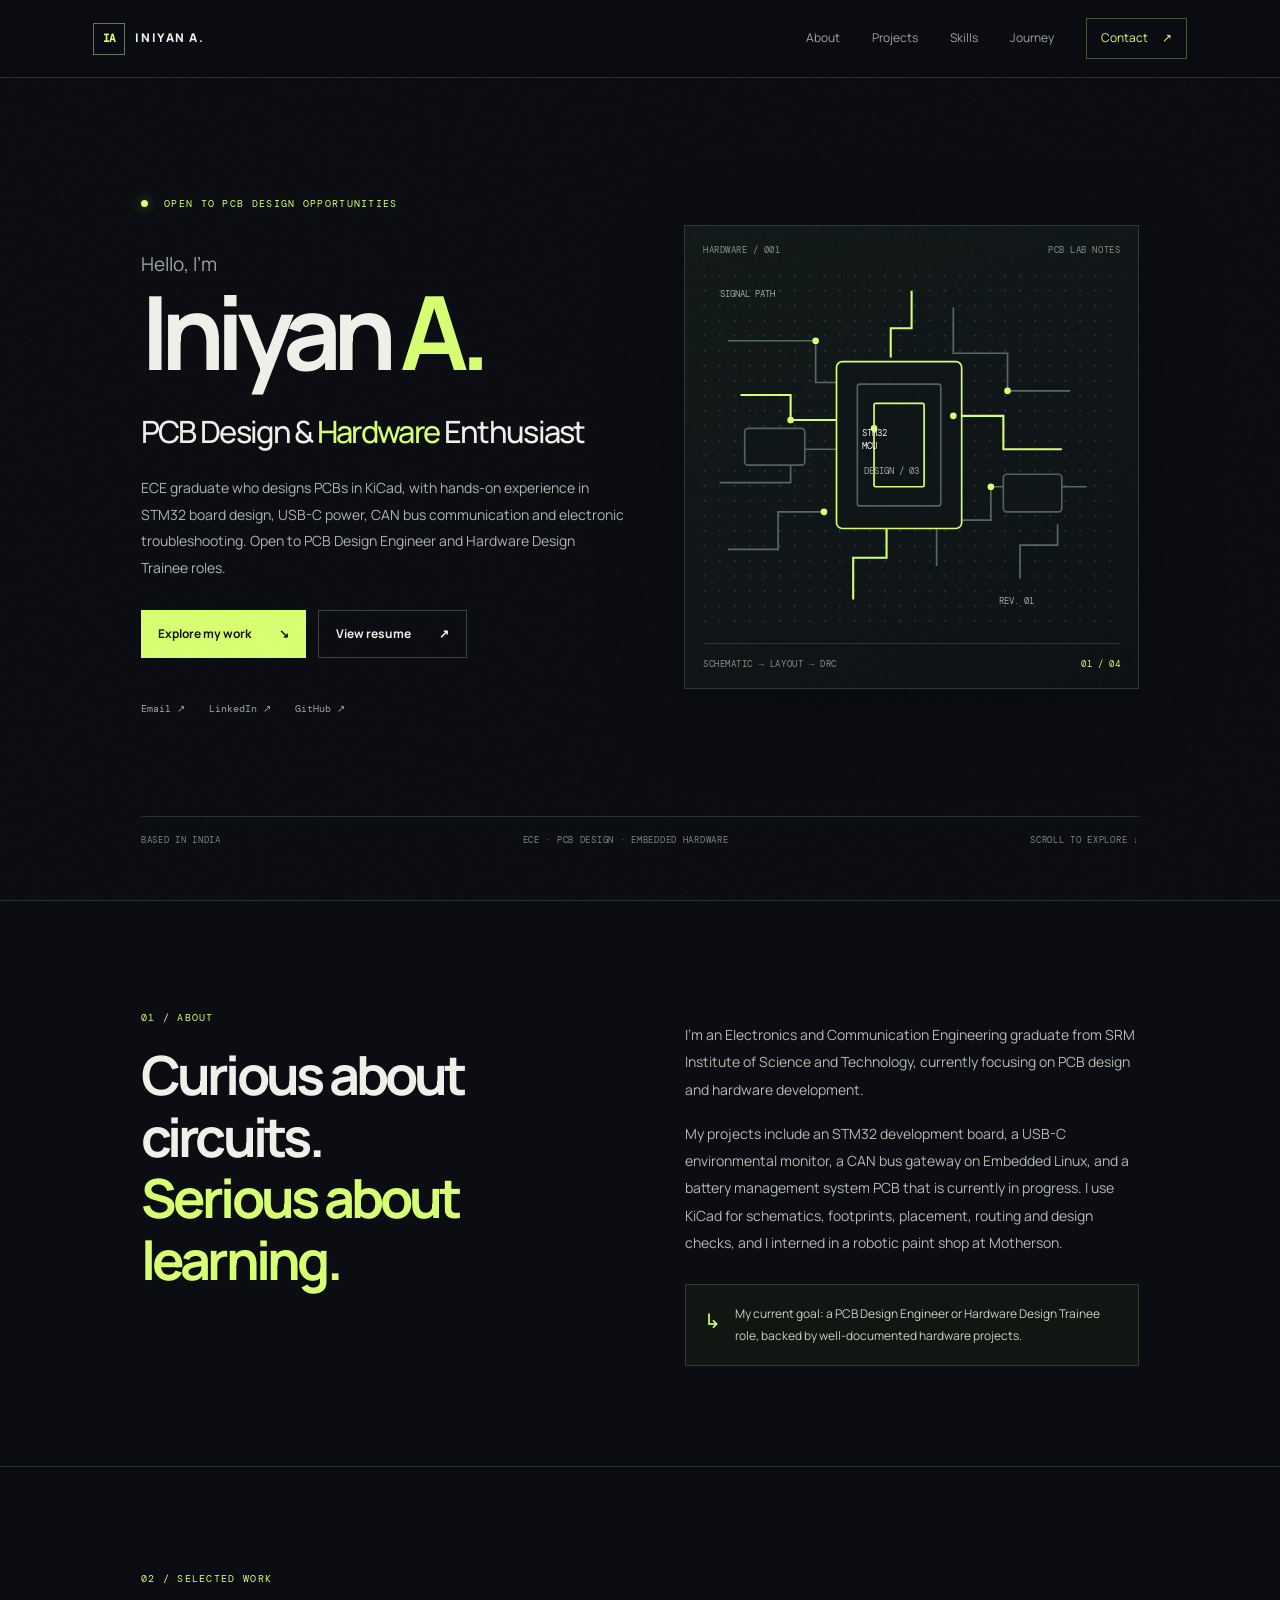
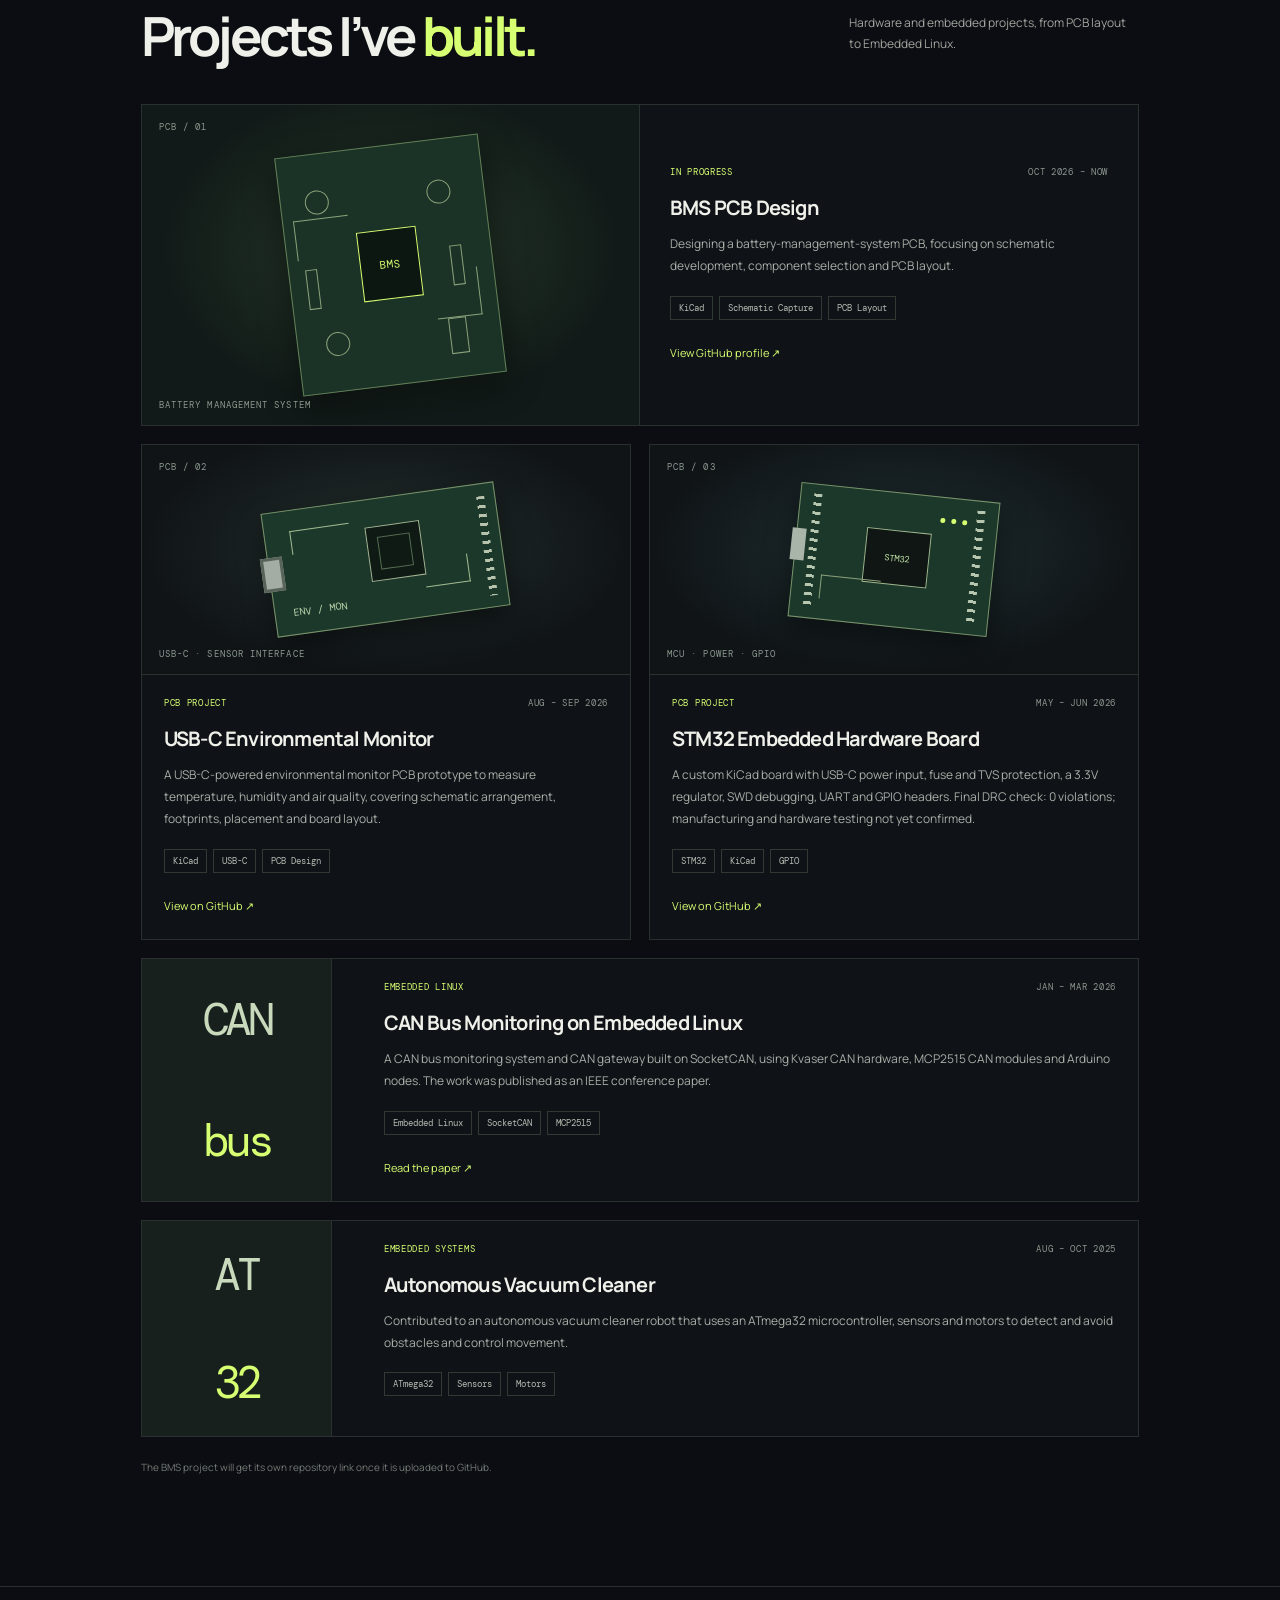
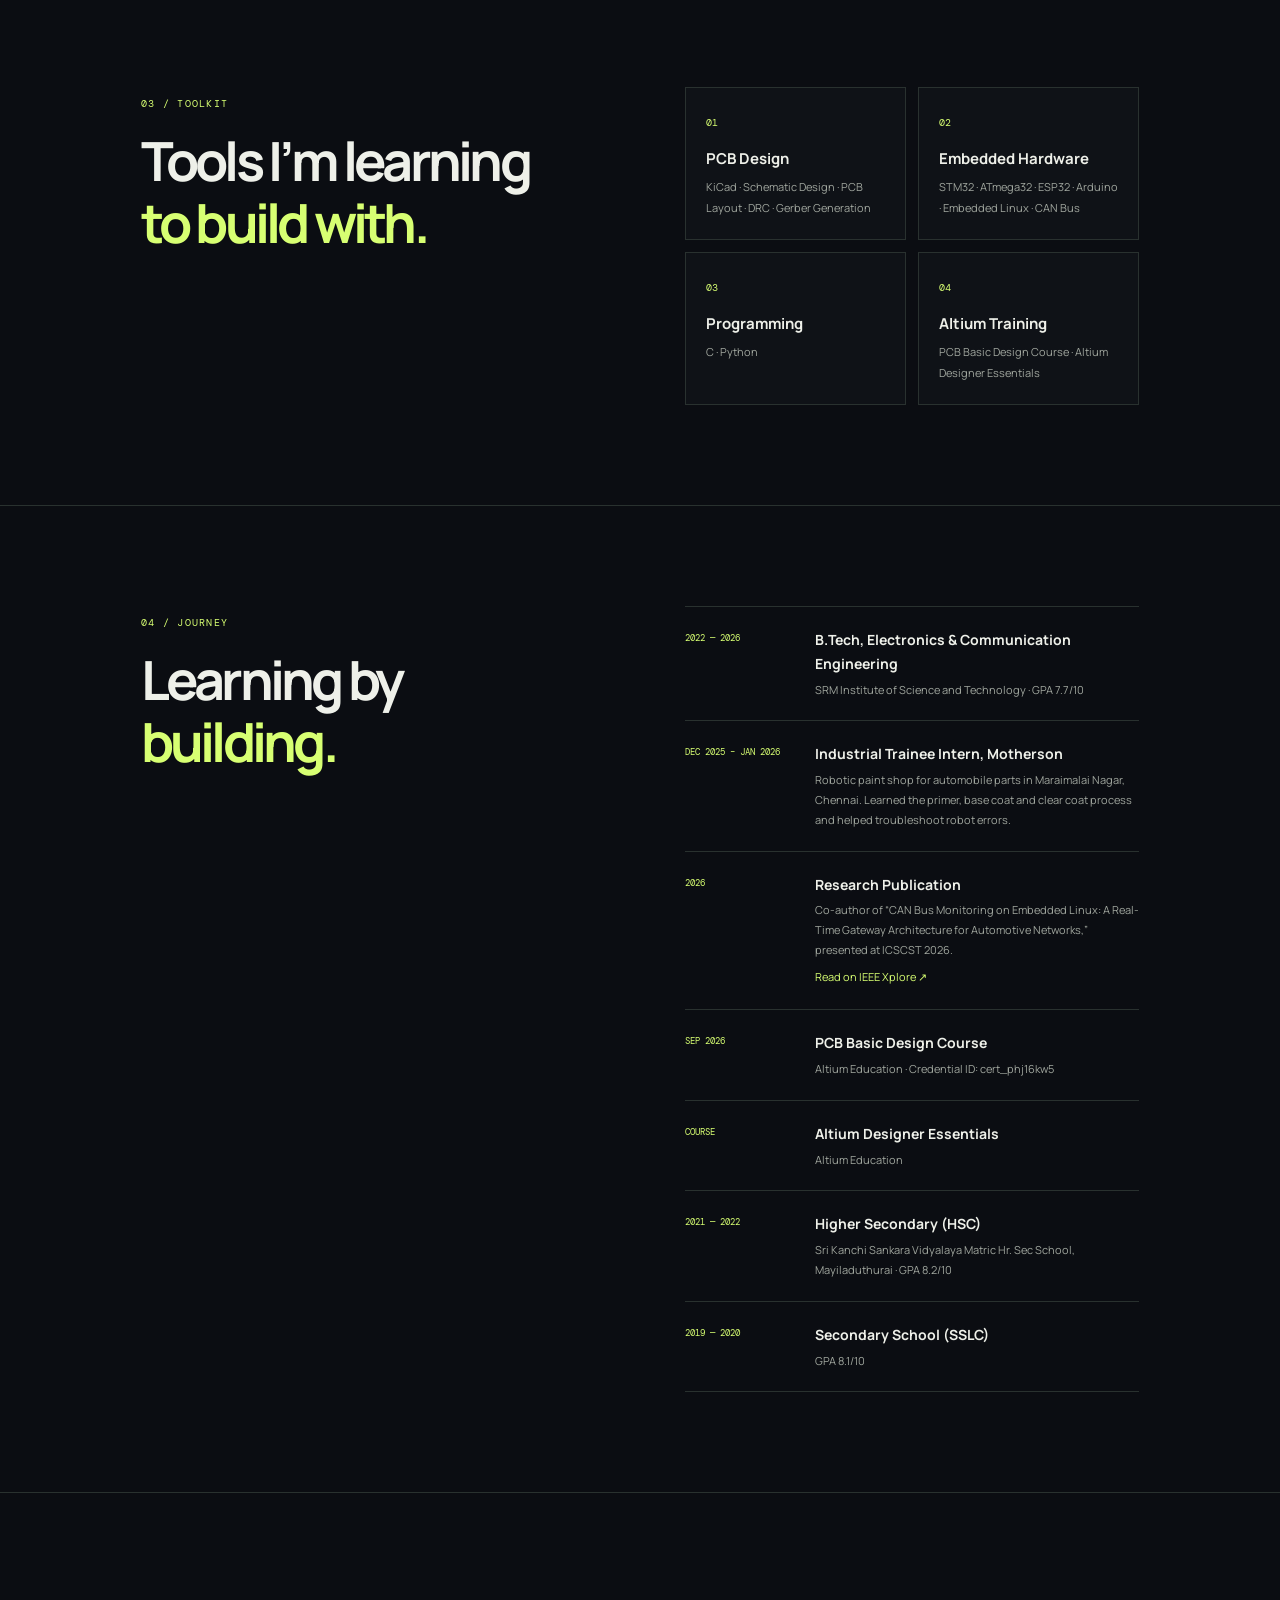
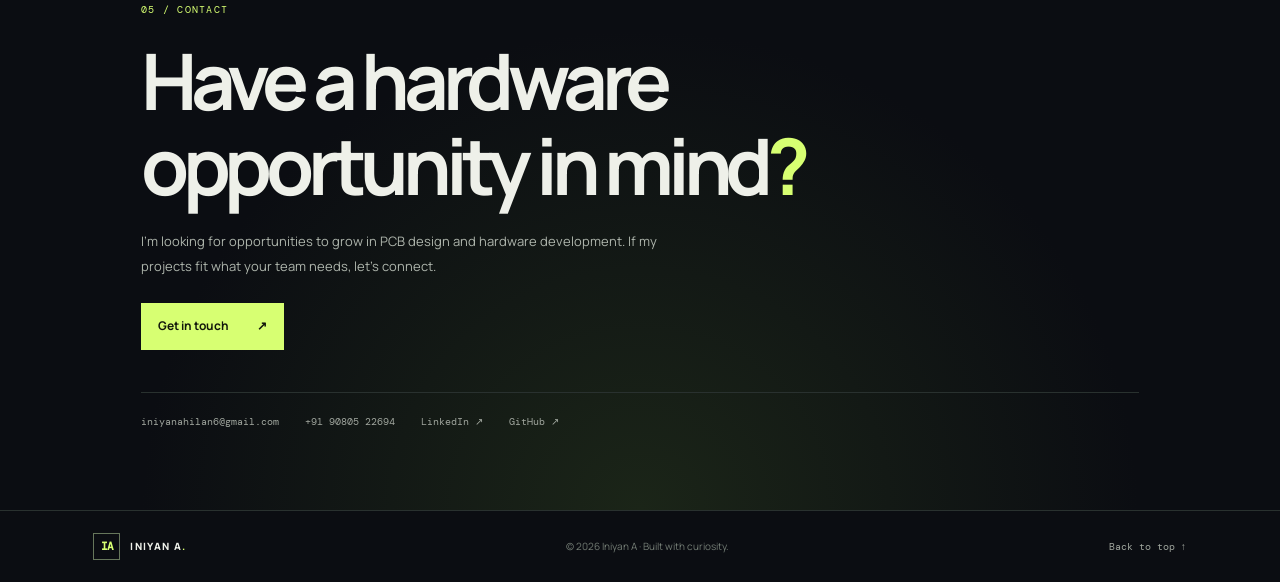
==== commit 91d40449: "Add files via upload updated" ====
--- a/index.html
+++ b/index.html
@@ -1,371 +1,83 @@
 <!DOCTYPE html>
 <html lang="en">
 <head>
-<meta charset="utf-8">
-<meta name="viewport" content="width=device-width, initial-scale=1, viewport-fit=cover">
-<title>Iniyan A | PCB Design Portfolio</title>
-<meta name="description" content="Iniyan A: PCB and electronics design in KiCad. STM32 development board and USB-C environmental monitor.">
-<link rel="preconnect" href="https://fonts.googleapis.com">
-<link rel="preconnect" href="https://fonts.gstatic.com" crossorigin>
-<link href="https://fonts.googleapis.com/css2?family=Bricolage+Grotesque:wght@500;700;800&family=Figtree:wght@400;500;600&display=swap" rel="stylesheet">
-<style>
-:root{
-  --bg:#F1F3EA; --panel:#E4E8DA; --ink:#12301F; --muted:#4B6455; --copper:#9A5B1E; --pad:#7A5A12; --line:#B9C4AE; --focus:#9A5B1E;
-  box-sizing:border-box; padding-top:env(safe-area-inset-top,0px); padding-bottom:env(safe-area-inset-bottom,0px);
-  color-scheme:light;
-}
-@media (prefers-color-scheme:dark){
-  :root:not([data-theme="light"]){
-    --bg:#0E2E22; --panel:#14392B; --ink:#EEF0E3; --muted:#A9BDB0; --copper:#D99A5B; --pad:#E5C672; --line:#2C5645; --focus:#E5C672; color-scheme:dark;
-  }
-}
-:root[data-theme="dark"]{
-  --bg:#0E2E22; --panel:#14392B; --ink:#EEF0E3; --muted:#A9BDB0; --copper:#D99A5B; --pad:#E5C672; --line:#2C5645; --focus:#E5C672; color-scheme:dark;
-}
-html{scroll-padding-top:env(safe-area-inset-top,0px);scroll-behavior:smooth}
-*,*::before,*::after{box-sizing:border-box}
-body{margin:0;background:var(--bg);color:var(--ink);font-family:Figtree,"Segoe UI",Roboto,Arial,sans-serif;font-size:1.0625rem;line-height:1.6}
-h1,h2,h3{font-family:"Bricolage Grotesque","Segoe UI",Arial,sans-serif;margin:0;line-height:1.1;letter-spacing:-.01em}
-a{color:inherit}
-a:focus-visible,button:focus-visible{outline:3px solid var(--focus);outline-offset:3px;border-radius:4px}
-.wrap{max-width:62rem;margin:0 auto;padding:0 1.25rem}
-nav{display:flex;gap:1.5rem;justify-content:space-between;align-items:center;padding:1.25rem 0}
-nav .brand{font-family:"Bricolage Grotesque",Arial,sans-serif;font-weight:800;text-decoration:none;font-size:1.25rem}
-nav ul{display:flex;gap:1.25rem;list-style:none;margin:0;padding:0;flex-wrap:wrap}
-nav ul a{text-decoration:none;color:var(--muted);font-weight:500}
-nav ul a:hover{color:var(--ink)}
-.hero{padding:3.5rem 0 4rem;position:relative}
-.hero h1{font-size:clamp(3.2rem,11vw,7.5rem);font-weight:800;letter-spacing:-.04em}
-.hero p.lead{max-width:34rem;font-size:1.25rem;color:var(--muted);margin:1.25rem 0 0}
-.resume-btn{margin-top:.5rem}
-.traces{display:block;width:100%;height:auto;margin:2.5rem 0 0;overflow:visible}
-.traces path{fill:none;stroke:var(--copper);stroke-width:3;stroke-linecap:round;stroke-linejoin:round}
-.traces circle{fill:var(--bg);stroke:var(--pad);stroke-width:3}
-.traces text{fill:var(--ink);font:600 15px Figtree,Arial,sans-serif}
-.traces a{cursor:pointer}
-.traces a:hover text{text-decoration:underline}
-.traces path{stroke-dasharray:1;stroke-dashoffset:1;animation:route 1.6s ease-out .2s forwards}
-.traces path:nth-of-type(2){animation-delay:.4s}.traces path:nth-of-type(3){animation-delay:.6s}.traces path:nth-of-type(4){animation-delay:.8s}
-@keyframes route{to{stroke-dashoffset:0}}
-.traces .pulse{stroke:var(--pad);stroke-width:5;stroke-dasharray:.07 .93;stroke-dashoffset:0;opacity:0;animation:flow 3.2s linear 2.4s infinite backwards}
-@keyframes flow{0%{opacity:0;stroke-dashoffset:0}4%{opacity:1}96%{opacity:1}100%{opacity:0;stroke-dashoffset:-1}}
-.traces circle{transform-box:fill-box;transform-origin:center;animation:pad 3.2s ease-in-out 2.4s infinite backwards}
-.traces a:nth-of-type(2) circle{animation-delay:2.8s}.traces a:nth-of-type(3) circle{animation-delay:3.2s}.traces a:nth-of-type(4) circle{animation-delay:3.6s}
-@keyframes pad{0%,90%{transform:scale(1);fill:var(--bg)}97%{transform:scale(1.35);fill:var(--pad)}100%{transform:scale(1);fill:var(--bg)}}
-@media (prefers-reduced-motion:reduce){.traces .pulse{display:none}.traces circle{animation:none}html{scroll-behavior:auto}}
-section{padding:3rem 0;border-top:2px solid var(--line)}
-section>.wrap>h2{font-size:clamp(1.8rem,4vw,2.6rem);margin-bottom:1.5rem}
-.about{max-width:40rem}
-.about p{margin:0 0 1rem}
-.projects{display:grid;gap:1.5rem}
-@media (min-width:46rem){.projects{grid-template-columns:1fr 1fr}}
-.card{background:var(--panel);border-left:6px solid var(--copper);padding:1.5rem;border-radius:2px 14px 2px 14px}
-.card h3{font-size:1.6rem;margin-bottom:.5rem}
-.card p{margin:.25rem 0 1rem;color:var(--muted)}
-.card ul{margin:0 0 1.25rem;padding-left:1.1rem}
-.card li{margin:.25rem 0}
-.status{font-size:.95rem;border-top:1px dashed var(--line);padding-top:.9rem;margin:0 0 1.1rem}
-.btn{display:inline-block;padding:.65rem 1.1rem;background:var(--ink);color:var(--bg);text-decoration:none;font-weight:600;border-radius:999px}
-.btn:hover{background:var(--copper);color:var(--bg)}
-.skills{display:flex;flex-wrap:wrap;gap:.6rem;list-style:none;margin:0;padding:0}
-.skills li{padding:.45rem .9rem;border:2px solid var(--line);border-radius:999px;font-weight:500}
-.contact-list{display:grid;gap:.75rem;list-style:none;margin:0;padding:0;max-width:30rem}
-.contact-list a{display:flex;justify-content:space-between;gap:1rem;padding:.9rem 1.1rem;background:var(--panel);text-decoration:none;border-radius:10px;font-weight:500}
-.contact-list a:hover{background:var(--line)}
-.contact-list span{color:var(--muted);overflow-wrap:anywhere;text-align:right}
-.entries{display:grid;gap:1.25rem;max-width:44rem}
-.entry{border-left:4px solid var(--copper);padding:.1rem 0 .1rem 1.1rem}
-.entry h3{font-size:1.25rem;margin-bottom:.35rem}
-.entry p{margin:.15rem 0;color:var(--muted)}
-.entry p.when{color:var(--ink);font-weight:500}
-.entry a{color:var(--copper);font-weight:600}
-html{scroll-padding-top:calc(env(safe-area-inset-top,0px) + 4.5rem)}
-body{counter-reset:sec;background:radial-gradient(color-mix(in srgb,var(--line) 75%,transparent) 1px,transparent 1.5px) 0 0/26px 26px,var(--bg)}
-body::before{content:"";position:fixed;inset:0 0 auto;height:env(safe-area-inset-top,0px);background:var(--bg);z-index:30}
-nav{display:block;padding:0;position:sticky;top:env(safe-area-inset-top,0px);z-index:20;background:color-mix(in srgb,var(--bg) 80%,transparent);-webkit-backdrop-filter:blur(10px);backdrop-filter:blur(10px);border-bottom:1px solid var(--line)}
-.navin{display:flex;align-items:center;justify-content:space-between;gap:1rem;padding:.7rem 1.25rem}
-nav ul{flex-wrap:nowrap;gap:1.1rem;overflow-x:auto;min-width:0;scrollbar-width:none}
-nav ul::-webkit-scrollbar{display:none}
-nav ul a{white-space:nowrap;padding:.35rem 0;border-bottom:2px solid transparent;transition:color .2s,border-color .2s}
-nav ul a:hover,nav ul a.on{color:var(--ink);border-color:var(--copper)}
-.bar{position:absolute;left:0;bottom:-1px;height:3px;width:100%;background:var(--copper);transform:scaleX(0);transform-origin:left}
-#theme{flex:none;width:2.4rem;height:2.4rem;border-radius:50%;border:2px solid var(--line);background:none;color:var(--ink);font-size:1.1rem;cursor:pointer;transition:border-color .2s,transform .3s}
-#theme:hover{border-color:var(--copper);transform:rotate(180deg)}
-.hero>p{animation:rise .9s cubic-bezier(.2,.7,.2,1) .3s both}
-.hero>p+p{animation-delay:.5s}
-.hero .btn{margin:.6rem .7rem 0 0}
-@keyframes rise{from{opacity:0;transform:translateY(28px)}}
-@keyframes shine{to{background-position:200% 0}}
-@supports (-webkit-background-clip:text) or (background-clip:text){.hero h1{background:linear-gradient(90deg,var(--ink) 0%,var(--copper) 50%,var(--ink) 100%) 0 0/200% 100%;-webkit-background-clip:text;background-clip:text;color:transparent;-webkit-text-fill-color:transparent;padding-bottom:.08em;animation:rise .9s cubic-bezier(.2,.7,.2,1) both,shine 7s linear 1s infinite}}
-.btn{transition:background .2s,transform .2s}
-.btn::after{content:" \2192";display:inline-block;transition:transform .2s}
-.btn:hover{transform:translateY(-2px)}
-.btn:hover::after{transform:translateX(4px)}
-.btn.ghost{background:transparent;color:var(--ink);box-shadow:inset 0 0 0 2px var(--ink)}
-.btn.ghost:hover{background:var(--ink);color:var(--bg)}
-.stats{display:grid;grid-template-columns:repeat(auto-fit,minmax(9rem,1fr));gap:1rem;list-style:none;padding:0;margin:2.5rem 0 0}
-.stats li{background:var(--panel);padding:1rem 1.1rem;border-top:3px solid var(--copper);border-radius:2px 12px 2px 12px}
-.stats b{display:block;font:800 2.4rem/1 "Bricolage Grotesque",Arial,sans-serif;margin-bottom:.3rem}
-.stats span{color:var(--muted);font-size:.95rem}
-section>.wrap>h2::before{counter-increment:sec;content:"0" counter(sec);display:block;font:600 .85rem Figtree,Arial,sans-serif;letter-spacing:.25em;color:var(--copper);margin-bottom:.5rem}
-section>.wrap>h2::after{content:"";display:block;height:3px;width:4rem;background:var(--copper);margin-top:.7rem;transition:width .9s ease .25s}
-.js section>.wrap>h2.reveal:not(.in)::after{width:0}
-.card{position:relative;transition:transform .25s,box-shadow .25s}
-.card:hover{transform:translateY(-6px);box-shadow:0 16px 30px -14px rgba(0,0,0,.45)}
-.card::after{content:"";position:absolute;inset:0;pointer-events:none;border-radius:inherit;opacity:0;transition:opacity .3s;background:radial-gradient(260px circle at var(--mx,50%) var(--my,50%),color-mix(in srgb,var(--pad) 24%,transparent),transparent 70%)}
-.card:hover::after{opacity:1}
-.tags{display:flex;flex-wrap:wrap;gap:.4rem}
-.card .tags span{font-size:.82rem;font-weight:600;padding:.2rem .65rem;border-radius:999px;background:var(--bg);color:var(--ink);border:1px solid var(--line)}
-.skills li{transition:background .2s,color .2s,border-color .2s,transform .2s}
-.skills li:hover{background:var(--copper);color:var(--bg);border-color:var(--copper);transform:translateY(-3px)}
-.entry{transition:padding-left .25s,border-color .25s}
-.entry:hover{padding-left:1.5rem;border-color:var(--pad)}
-.contact-list a{transition:transform .2s,background .2s}
-.contact-list a:hover{transform:translateX(8px)}
-.js .reveal{opacity:0;translate:0 26px;transition:opacity .7s ease,translate .7s cubic-bezier(.2,.7,.2,1),transform .25s,box-shadow .25s,background .2s,color .2s,border-color .2s,padding-left .25s}
-.js .reveal.in{opacity:1;translate:0 0}
-footer .wrap{display:flex;justify-content:space-between;flex-wrap:wrap;gap:1rem}
-footer a{color:var(--copper);font-weight:600}
-@media (prefers-reduced-motion:reduce){.js .reveal{opacity:1;translate:none;transition:none}.hero>p,.hero h1{animation:none}.btn:hover,.card:hover{transform:none}}
-footer{padding:2rem 0 3rem;color:var(--muted);font-size:.95rem}
-</style>
-<script>document.documentElement.classList.add('js')</script>
+  <meta charset="UTF-8" />
+  <meta name="viewport" content="width=device-width, initial-scale=1.0" />
+  <meta name="theme-color" content="#0b0d12" />
+  <meta name="description" content="Iniyan A — aspiring PCB Design Engineer focused on KiCad, PCB layout, and embedded hardware." />
+  <title>Iniyan A | PCB Design Portfolio</title>
+  <link rel="preconnect" href="https://fonts.googleapis.com">
+  <link rel="preconnect" href="https://fonts.gstatic.com" crossorigin>
+  <link href="https://fonts.googleapis.com/css2?family=DM+Mono:wght@400;500&family=Manrope:wght@400;500;600;700;800&display=swap" rel="stylesheet">
+  <link rel="stylesheet" href="style.css" />
 </head>
 <body>
-<nav aria-label="Main">
-  <div class="wrap navin">
-    <a class="brand" href="#top">Iniyan A</a>
-    <ul>
-      <li><a href="#about">About</a></li>
-      <li><a href="#projects">Projects</a></li>
-      <li><a href="#skills">Skills</a></li>
-      <li><a href="#experience">Experience</a></li>
-      <li><a href="#education">Education</a></li>
-      <li><a href="#publication">Publication</a></li>
-      <li><a href="#contact">Contact</a></li>
-    </ul>
-    <button id="theme" type="button" aria-label="Switch light or dark theme">&#9680;</button>
-  </div>
-  <span class="bar" id="bar"></span>
-</nav>
+  <div class="noise" aria-hidden="true"></div>
+  <header class="topbar">
+    <a class="brand" href="#home" aria-label="Iniyan home"><span class="brand-mark">IA</span><span>INIYAN A<span class="brand-dot">.</span></span></a>
+    <button class="menu-toggle" aria-label="Open navigation" aria-expanded="false">☰</button>
+    <nav class="nav-links" aria-label="Main navigation">
+      <a href="#about">About</a><a href="#projects">Projects</a><a href="#skills">Skills</a><a href="#journey">Journey</a><a class="nav-contact" href="#contact">Contact <span>↗</span></a>
+    </nav>
+  </header>
 
-<div class="wrap">
-  <header class="hero" id="top">
-    <h1>Iniyan A</h1>
-    <p class="lead">Electronics and Communication Engineering graduate who designs PCBs in KiCad. Open to PCB Design Engineer and Hardware Design Trainee roles.</p>
-    <p><a class="btn resume-btn" href="https://drive.google.com/file/d/1IP-IfQZywYvWJmzGMnwV5Y_b5OuLs2GI/view?usp=drive_link" target="_blank" rel="noopener">View Resume</a><a class="btn ghost" href="#projects">See Projects</a></p>
+  <main>
+    <section class="hero section-wrap" id="home">
+      <div class="hero-copy">
+        <div class="eyebrow"><span class="status-dot"></span> OPEN TO PCB DESIGN OPPORTUNITIES</div>
+        <p class="intro">Hello, I'm</p>
+        <h1>Iniyan <span>A.</span></h1>
+        <h2>PCB Design &amp; <em>Hardware</em> Enthusiast</h2>
+        <p class="hero-text">ECE graduate who designs PCBs in KiCad, with hands-on experience in STM32 board design, USB-C power, CAN bus communication and electronic troubleshooting. Open to PCB Design Engineer and Hardware Design Trainee roles.</p>
+        <div class="hero-actions"><a class="button button-primary" href="#projects">Explore my work <span>↘</span></a><a class="button button-ghost" href="https://drive.google.com/file/d/1IP-IfQZywYvWJmzGMnwV5Y_b5OuLs2GI/view?usp=drive_link" target="_blank" rel="noopener">View resume <span>↗</span></a></div>
+        <div class="social-row"><a href="mailto:iniyanahilan6@gmail.com">Email ↗</a><a href="https://www.linkedin.com/in/iniyan-a-834b85290" target="_blank" rel="noopener">LinkedIn ↗</a><a href="https://github.com/iniyan26" target="_blank" rel="noopener">GitHub ↗</a></div>
+      </div>
+      <div class="hero-art" aria-label="Decorative circuit-board illustration">
+        <div class="art-top"><span>HARDWARE / 001</span><span>PCB LAB NOTES</span></div>
+        <svg class="circuit" viewBox="0 0 500 420" role="img" aria-label="Abstract printed circuit board traces">
+          <defs><pattern id="dots" width="18" height="18" patternUnits="userSpaceOnUse"><circle cx="2" cy="2" r="1.2" fill="#475467" opacity=".55"/></pattern></defs>
+          <rect width="500" height="420" fill="url(#dots)"/>
+          <g fill="none" stroke="#536b60" stroke-width="2"><path d="M30 80 H135 V130 H205 V185 H260"/><path d="M20 250 H105 V210 H165 V165 H210"/><path d="M300 40 V95 H365 V140 H440"/><path d="M280 350 V295 H345 V255 H460"/><path d="M30 330 H90 V285 H145"/><path d="M380 365 V325 H425 V300"/></g>
+          <g fill="none" stroke="#d7ff72" stroke-width="2.5"><path d="M45 145 H105 V175 H160"/><path d="M300 170 H360 V210 H430"/><path d="M180 390 V340 H220 V300"/><path d="M250 20 V65 H225 V100"/></g>
+          <g fill="#0e1517" stroke="#d7ff72" stroke-width="2"><rect x="160" y="105" width="150" height="200" rx="7"/><rect x="185" y="132" width="100" height="146" rx="3" stroke="#52625a"/><rect x="205" y="155" width="60" height="100" rx="2" stroke="#d7ff72"/><rect x="50" y="185" width="72" height="44" rx="4" stroke="#52625a"/><rect x="360" y="240" width="70" height="45" rx="4" stroke="#52625a"/></g>
+          <g fill="#d7ff72"><circle cx="135" cy="80" r="4"/><circle cx="205" cy="185" r="4"/><circle cx="300" cy="170" r="4"/><circle cx="345" cy="255" r="4"/><circle cx="145" cy="285" r="4"/><circle cx="105" cy="175" r="4"/><circle cx="365" cy="140" r="4"/></g>
+          <g fill="#f1f4ec" font-family="DM Mono, monospace" font-size="11"><text x="191" y="194">STM32</text><text x="191" y="210">MCU</text><text x="193" y="240" fill="#9eaaa1">DESIGN / 03</text><text x="20" y="28" fill="#9eaaa1">SIGNAL PATH</text><text x="355" y="395" fill="#9eaaa1">REV. 01</text></g>
+        </svg>
+        <div class="art-bottom"><span>SCHEMATIC → LAYOUT → DRC</span><span class="art-index">01 / 04</span></div>
+      </div>
+      <div class="hero-foot"><span>BASED IN INDIA</span><span>ECE · PCB DESIGN · EMBEDDED HARDWARE</span><span>SCROLL TO EXPLORE ↓</span></div>
+    </section>
 
-    <svg class="traces" viewBox="0 0 900 190" role="group" aria-label="Contact links">
-      <path pathLength="1" d="M0 30 H631"/>
-      <path pathLength="1" d="M0 100 H500 L520 80 H631"/>
-      <path pathLength="1" d="M0 150 H480 L500 130 H631"/>
-      <path pathLength="1" d="M0 175 H631"/>
-      <path class="pulse" pathLength="1" aria-hidden="true" d="M0 30 H631"/>
-      <path class="pulse" pathLength="1" aria-hidden="true" style="animation-delay:2.8s" d="M0 100 H500 L520 80 H631"/>
-      <path class="pulse" pathLength="1" aria-hidden="true" style="animation-delay:3.2s" d="M0 150 H480 L500 130 H631"/>
-      <path class="pulse" pathLength="1" aria-hidden="true" style="animation-delay:3.6s" d="M0 175 H631"/>
-      <a href="https://github.com/iniyan26"><circle cx="640" cy="30" r="9"/><text x="662" y="36">GitHub</text></a>
-      <a href="https://linkedin.com/in/iniyan-a-834b85290"><circle cx="640" cy="80" r="9"/><text x="662" y="86">LinkedIn</text></a>
-      <a href="mailto:iniyanahilan6@gmail.com"><circle cx="640" cy="130" r="9"/><text x="662" y="136">Email</text></a>
-      <a href="tel:+919080522694"><circle cx="640" cy="175" r="9"/><text x="662" y="181">Phone</text></a>
-    </svg>
-  </header>
-</div>
+    <section class="about section-wrap" id="about">
+      <div class="section-heading"><p class="eyebrow">01 / ABOUT</p><h2>Curious about circuits.<br><span>Serious about learning.</span></h2></div>
+      <div class="about-content"><p>I’m an Electronics and Communication Engineering graduate from SRM Institute of Science and Technology, currently focusing on PCB design and hardware development.</p><p>My projects include an STM32 development board, a USB-C environmental monitor, a CAN bus gateway on Embedded Linux, and a battery management system PCB that is currently in progress. I use KiCad for schematics, footprints, placement, routing and design checks, and I interned in a robotic paint shop at Motherson.</p><div class="about-note"><span class="note-icon">↳</span><span>My current goal: a PCB Design Engineer or Hardware Design Trainee role, backed by well-documented hardware projects.</span></div></div>
+    </section>
 
-<section id="about">
-  <div class="wrap">
-    <h2>About</h2>
-    <div class="about">
-      <p>I'm Iniyan, a B.Tech graduate in Electronics and Communication Engineering from SRM Institute of Science and Technology. I work in KiCad on schematic capture and PCB layout, and I have hands-on experience with STM32 board design, USB-C power principles, CAN bus communication and electronic troubleshooting.</p>
-      <p>My projects focus on the parts every board needs: clean power input, voltage regulation, protection, and a layout that passes its design rule check. I'm also training in Altium Designer and co-authored an IEEE conference paper on CAN bus monitoring.</p>
-    </div>
-  </div>
-</section>
+    <section class="projects section-wrap" id="projects">
+      <div class="section-heading projects-heading"><div><p class="eyebrow">02 / SELECTED WORK</p><h2>Projects I’ve <span>built.</span></h2></div><p class="heading-note">Hardware and embedded projects, from PCB layout to Embedded Linux.</p></div>
+      <div class="project-grid">
+        <article class="project-card featured"><div class="project-visual visual-bms"><span class="visual-label">PCB / 01</span><div class="board board-large"><span class="chip">BMS</span><i></i><i></i><i></i><b></b><b></b><b></b><div class="trace trace-a"></div><div class="trace trace-b"></div></div><span class="visual-caption">BATTERY MANAGEMENT SYSTEM</span></div><div class="project-info"><div class="project-meta"><span>IN PROGRESS</span><span>OCT 2026 – NOW</span></div><h3>BMS PCB Design</h3><p>Designing a battery-management-system PCB, focusing on schematic development, component selection and PCB layout.</p><div class="tags"><span>KiCad</span><span>Schematic Capture</span><span>PCB Layout</span></div><a class="text-link" href="https://github.com/iniyan26" target="_blank" rel="noopener">View GitHub profile ↗</a></div></article>
+        <article class="project-card"><div class="project-visual visual-monitor"><span class="visual-label">PCB / 02</span><div class="monitor-board"><div class="usb"></div><div class="sensor"></div><div class="pinrow"></div><div class="silk">ENV / MON</div><div class="track t1"></div><div class="track t2"></div></div><span class="visual-caption">USB-C · SENSOR INTERFACE</span></div><div class="project-info"><div class="project-meta"><span>PCB PROJECT</span><span>AUG – SEP 2026</span></div><h3>USB-C Environmental Monitor</h3><p>A USB-C-powered environmental monitor PCB prototype to measure temperature, humidity and air quality, covering schematic arrangement, footprints, placement and board layout.</p><div class="tags"><span>KiCad</span><span>USB-C</span><span>PCB Design</span></div><a class="text-link" href="https://github.com/iniyan26/USB-C-Environmental-Monitor" target="_blank" rel="noopener">View on GitHub ↗</a></div></article>
+        <article class="project-card"><div class="project-visual visual-stm"><span class="visual-label">PCB / 03</span><div class="stm-board"><div class="stm-chip">STM32</div><div class="usb-c"></div><div class="headers h-left"></div><div class="headers h-right"></div><div class="leds"><i></i><i></i><i></i></div><div class="stm-line"></div></div><span class="visual-caption">MCU · POWER · GPIO</span></div><div class="project-info"><div class="project-meta"><span>PCB PROJECT</span><span>MAY – JUN 2026</span></div><h3>STM32 Embedded Hardware Board</h3><p>A custom KiCad board with USB-C power input, fuse and TVS protection, a 3.3V regulator, SWD debugging, UART and GPIO headers. Final DRC check: 0 violations; manufacturing and hardware testing not yet confirmed.</p><div class="tags"><span>STM32</span><span>KiCad</span><span>GPIO</span></div><a class="text-link" href="https://github.com/iniyan26/STM32-Development-Board" target="_blank" rel="noopener">View on GitHub ↗</a></div></article>
+        <article class="project-card project-wide"><div class="wide-symbol">CAN<span>bus</span></div><div class="project-info"><div class="project-meta"><span>EMBEDDED LINUX</span><span>JAN – MAR 2026</span></div><h3>CAN Bus Monitoring on Embedded Linux</h3><p>A CAN bus monitoring system and CAN gateway built on SocketCAN, using Kvaser CAN hardware, MCP2515 CAN modules and Arduino nodes. The work was published as an IEEE conference paper.</p><div class="tags"><span>Embedded Linux</span><span>SocketCAN</span><span>MCP2515</span></div><a class="text-link" href="https://ieeexplore.ieee.org/document/11709757" target="_blank" rel="noopener">Read the paper ↗</a></div></article>
+        <article class="project-card project-wide"><div class="wide-symbol">AT<span>32</span></div><div class="project-info"><div class="project-meta"><span>EMBEDDED SYSTEMS</span><span>AUG – OCT 2025</span></div><h3>Autonomous Vacuum Cleaner</h3><p>Contributed to an autonomous vacuum cleaner robot that uses an ATmega32 microcontroller, sensors and motors to detect and avoid obstacles and control movement.</p><div class="tags"><span>ATmega32</span><span>Sensors</span><span>Motors</span></div></div></article>
+      </div>
+      <p class="project-disclaimer">The BMS project will get its own repository link once it is uploaded to GitHub.</p>
+    </section>
 
-<section id="projects">
-  <div class="wrap">
-    <h2>Projects</h2>
-    <div class="projects">
-      <article class="card">
-        <h3>BMS PCB</h3>
-        <p>October 2026 to present. A battery-management-system board I'm designing in KiCad.</p>
-        <ul>
-          <li>Currently working through the schematic and board-design stages</li>
-        </ul>
-        <p class="tags"><span>KiCad</span><span>Schematic</span><span>PCB layout</span></p>
-        <p class="status">In progress. The repository will be linked here once it is uploaded to GitHub.</p>
-      </article>
+    <section class="skills section-wrap" id="skills">
+      <div class="section-heading"><p class="eyebrow">03 / TOOLKIT</p><h2>Tools I’m learning<br><span>to build with.</span></h2></div>
+      <div class="skills-grid"><div class="skill-group"><span class="skill-num">01</span><h3>PCB Design</h3><p>KiCad · Schematic Design · PCB Layout · DRC · Gerber Generation</p></div><div class="skill-group"><span class="skill-num">02</span><h3>Embedded Hardware</h3><p>STM32 · ATmega32 · ESP32 · Arduino · Embedded Linux · CAN Bus</p></div><div class="skill-group"><span class="skill-num">03</span><h3>Programming</h3><p>C · Python</p></div><div class="skill-group"><span class="skill-num">04</span><h3>Altium Training</h3><p>PCB Basic Design Course · Altium Designer Essentials</p></div></div>
+    </section>
 
-      <article class="card">
-        <h3>STM32 Development Board</h3>
-        <p>May to June 2026. A custom STM32 board designed in KiCad, powered over USB-C with GPIO breakouts for prototyping. I arranged the microcontroller, power and GPIO connections, then worked on component placement and routing.</p>
-        <ul>
-          <li>USB-C 5V input with fuse and TVS protection</li>
-          <li>AP2112K 3.3V regulator</li>
-          <li>Reset switch and status LEDs</li>
-          <li>SWD debugging and UART communication</li>
-          <li>GPIO expansion headers on a two-layer PCB</li>
-        </ul>
-        <p class="tags"><span>KiCad</span><span>STM32</span><span>PCB design</span></p>
-        <p class="status">Final DRC check: 0 violations and 0 unconnected items. Manufacturing and hardware testing are not yet confirmed.</p>
-        <a class="btn" href="https://github.com/iniyan26/STM32-Development-Board">View on GitHub</a>
-      </article>
+    <section class="journey section-wrap" id="journey">
+      <div class="section-heading"><p class="eyebrow">04 / JOURNEY</p><h2>Learning by <span>building.</span></h2></div>
+      <div class="timeline"><article><div class="timeline-date">2022 — 2026</div><div><h3>B.Tech, Electronics &amp; Communication Engineering</h3><p>SRM Institute of Science and Technology · GPA 7.7/10</p></div></article><article><div class="timeline-date">DEC 2025 – JAN 2026</div><div><h3>Industrial Trainee Intern, Motherson</h3><p>Robotic paint shop for automobile parts in Maraimalai Nagar, Chennai. Learned the primer, base coat and clear coat process and helped troubleshoot robot errors.</p></div></article><article><div class="timeline-date">2026</div><div><h3>Research Publication</h3><p>Co-author of “CAN Bus Monitoring on Embedded Linux: A Real-Time Gateway Architecture for Automotive Networks,” presented at ICSCST 2026.</p><a class="text-link" href="https://ieeexplore.ieee.org/document/11709757" target="_blank" rel="noopener">Read on IEEE Xplore ↗</a></div></article><article><div class="timeline-date">SEP 2026</div><div><h3>PCB Basic Design Course</h3><p>Altium Education · Credential ID: cert_phj16kw5</p></div></article><article><div class="timeline-date">COURSE</div><div><h3>Altium Designer Essentials</h3><p>Altium Education</p></div></article><article><div class="timeline-date">2021 — 2022</div><div><h3>Higher Secondary (HSC)</h3><p>Sri Kanchi Sankara Vidyalaya Matric Hr. Sec School, Mayiladuthurai · GPA 8.2/10</p></div></article><article><div class="timeline-date">2019 — 2020</div><div><h3>Secondary School (SSLC)</h3><p>GPA 8.1/10</p></div></article></div>
+    </section>
 
-      <article class="card">
-        <h3>USB-C Environmental Monitor</h3>
-        <p>August to September 2026. A USB-C-powered environmental monitoring board prototype designed in KiCad to measure temperature, humidity and air quality. I handled schematic arrangement, footprint generation, component placement and board design.</p>
-        <ul>
-          <li>USB-C power input</li>
-          <li>Sensor interfaces for environmental readings</li>
-          <li>Power regulation and decoupling</li>
-          <li>Custom PCB layout</li>
-        </ul>
-        <p class="tags"><span>KiCad</span><span>PCB design</span><span>USB-C</span></p>
-        <p class="status">PCB design and hardware testing status to be updated.</p>
-        <a class="btn" href="https://github.com/iniyan26/USB-C-Environmental-Monitor">View on GitHub</a>
-      </article>
-
-      <article class="card">
-        <h3>CAN Bus Monitoring on Embedded Linux</h3>
-        <p>January to March 2026. A CAN bus monitoring system and CAN gateway running on Embedded Linux, built on SocketCAN.</p>
-        <ul>
-          <li>Kvaser CAN hardware</li>
-          <li>MCP2515 CAN modules</li>
-          <li>Arduino nodes on the bus</li>
-        </ul>
-        <p class="tags"><span>Embedded Linux</span><span>SocketCAN</span><span>MCP2515</span></p>
-        <a class="btn" href="https://ieeexplore.ieee.org/document/11709757">Read the paper</a>
-      </article>
-
-      <article class="card">
-        <h3>Autonomous Vacuum Cleaner</h3>
-        <p>August to October 2025. An obstacle-avoidance robot built around an ATmega32 microcontroller, sensors and motors. I contributed to the build.</p>
-        <ul>
-          <li>Sensors for detecting obstacles</li>
-          <li>Motor control for movement and direction</li>
-        </ul>
-        <p class="tags"><span>ATmega32</span><span>Sensors</span><span>Motors</span></p>
-      </article>
-    </div>
-  </div>
-</section>
-
-<section id="skills">
-  <div class="wrap">
-    <h2>Skills</h2>
-    <ul class="skills">
-      <li>KiCad</li>
-      <li>Schematic design</li>
-      <li>Two-layer PCB layout</li>
-      <li>Design rule checks (DRC)</li>
-      <li>USB-C power input</li>
-      <li>3.3V voltage regulation</li>
-      <li>Circuit protection (fuse, TVS)</li>
-      <li>Gerber file generation</li>
-      <li>SWD and UART</li>
-      <li>Sensor interfaces</li>
-      <li>CAN bus</li>
-      <li>STM32</li>
-      <li>ATmega32</li>
-      <li>ESP32</li>
-      <li>Arduino</li>
-      <li>Embedded Linux</li>
-      <li>C</li>
-      <li>Python</li>
-      <li>Altium Designer</li>
-    </ul>
-  </div>
-</section>
-
-<section id="experience">
-  <div class="wrap">
-    <h2>Experience</h2>
-    <div class="entries">
-      <div class="entry">
-        <h3>Industrial Trainee Intern, Motherson</h3>
-        <p>Maraimalai Nagar, Chennai</p>
-        <p class="when">December 2025 to January 2026</p>
-        <p>Worked in a robotic paint shop for automobile parts. Learned the complete robotic painting process, including primer application, base coat and clear coat techniques. Contributed to troubleshooting robot errors to keep manufacturing running smoothly.</p>
-      </div>
-    </div>
-  </div>
-</section>
-
-<section id="education">
-  <div class="wrap">
-    <h2>Education</h2>
-    <div class="entries">
-      <div class="entry">
-        <h3>B.Tech, Electronics and Communication Engineering</h3>
-        <p>SRM Institute of Science and Technology, Kattankulathur, Chennai</p>
-        <p class="when">August 2022 to May 2026. GPA 7.7/10.</p>
-      </div>
-      <div class="entry">
-        <h3>Higher Secondary (HSC)</h3>
-        <p>Sri Kanchi Sankara Vidyalaya Matric Hr. Sec School, Mayiladuthurai</p>
-        <p class="when">June 2021 to March 2022. GPA 8.2/10.</p>
-      </div>
-      <div class="entry">
-        <h3>Secondary School (SSLC)</h3>
-        <p class="when">June 2019 to March 2020. GPA 8.1/10.</p>
-      </div>
-    </div>
-  </div>
-</section>
-
-<section id="publication">
-  <div class="wrap">
-    <h2>Certifications and publication</h2>
-    <div class="entries">
-      <div class="entry">
-        <h3>PCB Basic Design Course</h3>
-        <p>Altium Education. Credential ID: cert phj16kw5</p>
-        <p class="when">September 2026</p>
-      </div>
-      <div class="entry">
-        <h3>Altium Designer Essentials</h3>
-        <p>Professional training covering PCB design fundamentals and design tools.</p>
-      </div>
-      <div class="entry">
-        <h3>CAN Bus Monitoring on Embedded Linux: A Real-Time Gateway Architecture for Automotive Networks</h3>
-        <p>Bavinkumar G, Iniyan A, Mohammed Irfan M, Padmajothi V. 2026 International Conference on Smart Communication and Sustainable Technologies (ICSCST).</p>
-        <p><a href="https://ieeexplore.ieee.org/document/11709757">Read on IEEE Xplore</a></p>
-      </div>
-    </div>
-  </div>
-</section>
-
-<section id="contact">
-  <div class="wrap">
-    <h2>Contact</h2>
-    <ul class="contact-list">
-      <li><a href="https://linkedin.com/in/iniyan-a-834b85290">LinkedIn profile <span>linkedin.com/in/iniyan-a-834b85290</span></a></li>
-      <li><a href="https://github.com/iniyan26">GitHub profile <span>github.com/iniyan26</span></a></li>
-      <li><a href="mailto:iniyanahilan6@gmail.com">Email <span>iniyanahilan6@gmail.com</span></a></li>
-      <li><a href="tel:+919080522694">Phone <span>+91 90805 22694</span></a></li>
-    </ul>
-  </div>
-</section>
-
-<footer>
-  <div class="wrap"><span>&copy; 2026 Iniyan A</span><a href="#top">Back to top &uarr;</a></div>
-</footer>
-<script>
-(function(){
-var d=document,r=d.documentElement,rm=matchMedia('(prefers-reduced-motion:reduce)').matches;
-d.getElementById('theme').onclick=function(){var dark=r.dataset.theme?r.dataset.theme==='dark':matchMedia('(prefers-color-scheme:dark)').matches;r.dataset.theme=dark?'light':'dark'};
-var els=d.querySelectorAll('section h2,.about p,.card,.entry,.skills li,.contact-list li');
-var io=new IntersectionObserver(function(es){es.forEach(function(x){if(x.isIntersecting){var e=x.target;e.classList.add('in');io.unobserve(e);setTimeout(function(){e.style.transitionDelay='0ms'},1300)}})},{threshold:.15});
-els.forEach(function(e){e.classList.add('reveal');e.style.transitionDelay=Math.min(Array.prototype.indexOf.call(e.parentNode.children,e),6)*80+'ms';io.observe(e)});
-d.querySelectorAll('[data-count]').forEach(function(n){var to=+n.dataset.count;if(rm)return;n.textContent='0';var go=new IntersectionObserver(function(es){if(es[0].isIntersecting){go.disconnect();var s=performance.now();(function f(now){var p=Math.min((now-s)/1200,1);n.textContent=Math.round(to*(1-Math.pow(1-p,3)));if(p<1)requestAnimationFrame(f)})(s)}});go.observe(n)});
-var bar=d.getElementById('bar');
-function sc(){var h=r.scrollHeight-innerHeight;bar.style.transform='scaleX('+(h>0?scrollY/h:0)+')'}
-addEventListener('scroll',sc,{passive:true});sc();
-var links=d.querySelectorAll('nav ul a');
-var so=new IntersectionObserver(function(es){es.forEach(function(x){if(x.isIntersecting){links.forEach(function(a){a.classList.toggle('on',a.getAttribute('href')==='#'+x.target.id)})}})},{rootMargin:'-45% 0px -50% 0px'});
-d.querySelectorAll('section[id]').forEach(function(s){so.observe(s)});
-d.querySelectorAll('.card').forEach(function(c){c.addEventListener('pointermove',function(e){var b=c.getBoundingClientRect();c.style.setProperty('--mx',e.clientX-b.left+'px');c.style.setProperty('--my',e.clientY-b.top+'px')})});
-})();
-</script>
+    <section class="contact section-wrap" id="contact"><p class="eyebrow">05 / CONTACT</p><h2>Have a hardware<br>opportunity in mind<span>?</span></h2><p class="contact-copy">I'm looking for opportunities to grow in PCB design and hardware development. If my projects fit what your team needs, let's connect.</p><a class="button button-primary" href="mailto:iniyanahilan6@gmail.com">Get in touch <span>↗</span></a><div class="contact-links"><a href="mailto:iniyanahilan6@gmail.com">iniyanahilan6@gmail.com</a><a href="tel:+919080522694">+91 90805 22694</a><a href="https://www.linkedin.com/in/iniyan-a-834b85290" target="_blank" rel="noopener">LinkedIn ↗</a><a href="https://github.com/iniyan26" target="_blank" rel="noopener">GitHub ↗</a></div></section>
+  </main>
+  <footer class="footer"><a class="brand" href="#home"><span class="brand-mark">IA</span><span>INIYAN A<span class="brand-dot">.</span></span></a><span>© <span id="year"></span> Iniyan A · Built with curiosity.</span><a href="#home">Back to top ↑</a></footer>
+  <script src="script.js"></script>
 </body>
 </html>
--- a/style.css
+++ b/style.css
@@ -0,0 +1,39 @@
+:root{--bg:#0b0d12;--panel:#11151b;--panel2:#151b21;--text:#eef0e9;--muted:#a0a69e;--line:#29312f;--accent:#d7ff72;--accent2:#9cc44a;--mono:'DM Mono',monospace;--sans:'Manrope',sans-serif}*{box-sizing:border-box}html{scroll-behavior:smooth;scroll-padding-top:90px}body{margin:0;background:var(--bg);color:var(--text);font-family:var(--sans);font-size:15px;line-height:1.7;overflow-x:hidden}.noise{position:fixed;inset:0;pointer-events:none;z-index:10;opacity:.035;background-image:url("data:image/svg+xml,%3Csvg viewBox='0 0 180 180' xmlns='http://www.w3.org/2000/svg'%3E%3Cfilter id='n'%3E%3CfeTurbulence type='fractalNoise' baseFrequency='.9' numOctaves='3' stitchTiles='stitch'/%3E%3C/filter%3E%3Crect width='100%25' height='100%25' filter='url(%23n)' opacity='.5'/%3E%3C/svg%3E")}.topbar{height:78px;display:flex;align-items:center;justify-content:space-between;padding:0 7.3%;border-bottom:1px solid var(--line);position:sticky;top:0;background:rgba(11,13,18,.9);backdrop-filter:blur(16px);z-index:20}.brand{display:flex;align-items:center;gap:10px;color:var(--text);text-decoration:none;font-size:12px;font-weight:800;letter-spacing:.13em}.brand-mark{width:32px;height:32px;display:grid;place-items:center;border:1px solid #66765b;color:var(--accent);font-family:var(--mono);font-size:11px;letter-spacing:-.06em}.brand-dot{color:var(--accent)}.nav-links{display:flex;align-items:center;gap:32px}.nav-links a,.social-row a,.contact-links a,.footer>a:last-child{font-size:12px;color:var(--muted);text-decoration:none;transition:color .2s}.nav-links a:hover,.social-row a:hover,.contact-links a:hover,.footer>a:last-child:hover{color:var(--accent)}.nav-links .nav-contact{border:1px solid #48543d;padding:9px 14px;color:var(--accent)}.nav-contact span{padding-left:12px}.menu-toggle{display:none;background:none;border:0;color:var(--text);font-size:24px}.section-wrap{padding-left:11%;padding-right:11%}.hero{min-height:calc(100vh - 78px);padding-top:95px;padding-bottom:30px;display:grid;grid-template-columns:1.03fr .97fr;align-items:center;column-gap:6%;position:relative}.eyebrow{font:10px var(--mono);letter-spacing:.13em;color:var(--accent);text-transform:uppercase}.status-dot{display:inline-block;width:7px;height:7px;background:var(--accent);border-radius:50%;margin-right:9px;box-shadow:0 0 12px #d7ff7270}.intro{margin:38px 0 0;color:var(--muted);font-size:19px}.hero h1{font-size:clamp(66px,8vw,112px);line-height:.98;letter-spacing:-.085em;margin:0;font-weight:700}.hero h1 span{color:var(--accent)}.hero h2{font-size:clamp(21px,2.4vw,31px);font-weight:500;letter-spacing:-.055em;margin:24px 0 18px}.hero h2 em{font-style:normal;color:var(--accent)}.hero-text{max-width:500px;color:#aeb4ad;font-size:14px;line-height:1.9}.hero-actions{display:flex;gap:12px;margin-top:28px;flex-wrap:wrap}.button{display:inline-flex;gap:28px;align-items:center;padding:13px 17px;text-decoration:none;font-size:12px;font-weight:700;transition:transform .2s,background .2s}.button:hover{transform:translateY(-2px)}.button-primary{background:var(--accent);color:#11170b}.button-primary:hover{background:#e3ff9e}.button-ghost{border:1px solid #3b443d;color:var(--text)}.button-ghost:hover{border-color:var(--accent)}.social-row{display:flex;gap:24px;margin-top:42px}.social-row a{font-family:var(--mono);font-size:10px}.hero-art{border:1px solid #2d3832;background:linear-gradient(145deg,#121a19,#0d1115);padding:18px;position:relative;box-shadow:0 20px 80px #0004}.art-top,.art-bottom{display:flex;justify-content:space-between;font:9px var(--mono);letter-spacing:.06em;color:#849087}.circuit{width:100%;display:block;margin:18px 0}.art-bottom{padding-top:14px;border-top:1px solid #2a342e}.art-index{color:var(--accent)}.hero-foot{grid-column:1/-1;display:flex;justify-content:space-between;border-top:1px solid var(--line);padding-top:17px;margin-top:50px;font:9px var(--mono);letter-spacing:.08em;color:#7d857e}.about,.skills,.journey{display:grid;grid-template-columns:1fr 1fr;gap:9%;border-top:1px solid var(--line);padding-top:100px;padding-bottom:100px}.section-heading h2,.projects-heading h2{font-size:clamp(34px,4.5vw,54px);line-height:1.14;letter-spacing:-.07em;margin:20px 0 0}.section-heading h2 span,.projects-heading h2 span{color:var(--accent)}.about-content{padding-top:20px}.about-content>p{color:#b3b8b0;margin:0 0 17px;font-size:14px;line-height:1.95}.about-note{display:flex;gap:14px;margin-top:28px;padding:18px;border:1px solid #303b32;background:#101611;color:#cbd0c6;font-size:12px;line-height:1.8}.note-icon{color:var(--accent);font-size:20px}.projects{border-top:1px solid var(--line);padding-top:95px;padding-bottom:100px}.projects-heading{display:flex;align-items:end;justify-content:space-between;margin-bottom:38px}.heading-note{max-width:290px;color:var(--muted);font-size:12px}.project-grid{display:grid;grid-template-columns:1fr 1fr;gap:18px}.project-card{border:1px solid var(--line);background:#0f1217;min-width:0;transition:transform .25s,border-color .25s}.project-card:hover{transform:translateY(-4px);border-color:#59674a}.project-card.featured{grid-column:span 2;display:grid;grid-template-columns:1fr 1fr}.project-visual{min-height:230px;background:#121a19;position:relative;display:flex;align-items:center;justify-content:center;overflow:hidden;border-bottom:1px solid var(--line)}.featured .project-visual{min-height:320px;border-bottom:0;border-right:1px solid var(--line)}.visual-label,.visual-caption{position:absolute;font:9px var(--mono);letter-spacing:.12em;color:#8c998f}.visual-label{top:16px;left:17px}.visual-caption{bottom:14px;left:17px}.visual-bms{background:radial-gradient(ellipse at 50% 45%,#273a2a,#111a18 65%)}.board{position:relative;width:180px;height:210px;border:1px solid #638057;background:#1b3327;box-shadow:0 10px 35px #0007;transform:rotate(-7deg)}.board-large{width:205px;height:240px}.chip{position:absolute;left:35%;top:35%;width:60px;height:70px;display:grid;place-items:center;border:1px solid var(--accent);background:#0d1711;color:var(--accent);font:11px var(--mono)}.board i,.board b{position:absolute;display:block;width:24px;height:24px;border:1px solid #8ca37b;border-radius:50%;left:12%;top:15%}.board i:nth-of-type(2){left:72%;top:17%}.board i:nth-of-type(3){left:14%;top:75%}.board b{left:75%;top:75%;border-radius:0;width:18px;height:36px}.board b:nth-of-type(2){left:8%;top:48%;width:12px;height:40px}.board b:nth-of-type(3){left:80%;top:45%;width:12px;height:40px}.trace{position:absolute;border:1px solid #a2c18d;opacity:.8}.trace-a{width:55px;height:40px;left:5%;top:27%;border-right:0;border-bottom:0}.trace-b{width:45px;height:48px;right:8%;bottom:25%;border-left:0;border-top:0}.visual-monitor{background:radial-gradient(ellipse at 50% 45%,#24302d,#101417 70%)}.monitor-board,.stm-board{position:relative;width:235px;height:125px;background:#1c382b;border:1px solid #79936a;box-shadow:0 12px 30px #0007;transform:rotate(-8deg)}.usb{position:absolute;left:-8px;top:44px;width:22px;height:34px;background:#a4ada3;border:3px solid #58645a}.sensor{position:absolute;left:43%;top:22%;width:55px;height:55px;border:1px solid #a3b795;background:#101a15}.sensor:after{content:'';position:absolute;inset:10px;border:1px solid #536c52}.pinrow{position:absolute;right:10px;top:12px;width:8px;height:100px;background:repeating-linear-gradient(to bottom,#b8c3ad 0 3px,transparent 3px 9px)}.silk{position:absolute;left:18px;bottom:15px;color:#b9d4aa;font:10px var(--mono)}.track{position:absolute;border:1px solid #a3bc90}.t1{left:25px;top:20px;width:60px;height:24px;border-right:0;border-bottom:0}.t2{right:35px;bottom:28px;width:45px;height:28px;border-left:0;border-top:0}.visual-stm{background:radial-gradient(ellipse at 50% 45%,#1f3032,#101417 70%)}.stm-board{width:200px;height:135px;transform:rotate(6deg)}.stm-chip{position:absolute;left:35%;top:28%;width:65px;height:55px;display:grid;place-items:center;background:#101614;border:1px solid #9bb88d;color:#bfe3a8;font:9px var(--mono)}.usb-c{position:absolute;left:-5px;top:45px;width:14px;height:32px;background:#aab5a9}.headers{position:absolute;top:9px;width:8px;height:115px;background:repeating-linear-gradient(to bottom,#b7c6af 0 3px,transparent 3px 9px)}.h-left{left:13px}.h-right{right:13px}.leds{position:absolute;right:30px;top:20px;display:flex;gap:6px}.leds i{width:5px;height:5px;background:var(--accent);border-radius:50%}.stm-line{position:absolute;left:28px;bottom:20px;width:60px;height:24px;border:1px solid #8aa17a;border-right:0;border-bottom:0}.project-info{padding:22px}.featured .project-info{padding:30px;align-self:center}.project-meta{display:flex;justify-content:space-between;color:#8c968d;font:9px var(--mono);letter-spacing:.08em}.project-meta span:first-child{color:var(--accent)}.project-info h3{font-size:20px;letter-spacing:-.04em;margin:13px 0 8px}.project-info p{font-size:12px;color:#a8afa7;line-height:1.85;margin:0 0 18px}.tags{display:flex;gap:6px;flex-wrap:wrap;margin:18px 0}.tags span{border:1px solid #303a32;color:#b4bdb2;font:9px var(--mono);padding:5px 8px}.text-link{display:inline-block;color:var(--accent);text-decoration:none;font-size:11px;margin-top:6px}.text-link:hover{text-decoration:underline}.project-wide{grid-column:span 2;display:flex;align-items:center;gap:30px}.project-wide .project-info{flex:1}.wide-symbol{min-width:190px;align-self:stretch;display:grid;place-items:center;background:#17201c;color:#c8d9bc;font:45px var(--mono);letter-spacing:-.1em;border-right:1px solid var(--line)}.wide-symbol span{color:var(--accent)}.project-disclaimer{font-size:10px;color:#747d75;margin-top:22px}.skills{border-top:1px solid var(--line)}.skills-grid{display:grid;grid-template-columns:1fr 1fr;gap:12px}.skill-group{padding:20px;border:1px solid var(--line);background:#0f1217;min-height:145px}.skill-num{font:10px var(--mono);color:var(--accent)}.skill-group h3{font-size:15px;margin:12px 0 6px}.skill-group p{font-size:11px;line-height:1.9;color:var(--muted);margin:0}.timeline{border-top:1px solid var(--line)}.timeline article{display:grid;grid-template-columns:110px 1fr;gap:20px;padding:21px 0;border-bottom:1px solid var(--line)}.timeline-date{font:9px var(--mono);color:var(--accent);padding-top:4px}.timeline h3{font-size:14px;margin:0 0 4px}.timeline p{font-size:11px;color:var(--muted);margin:0;line-height:1.8}.timeline .text-link{margin-top:8px}.contact{border-top:1px solid var(--line);padding-top:100px;padding-bottom:80px;background:radial-gradient(ellipse at 50% 100%,#1b2518 0%,transparent 55%)}.contact h2{font-size:clamp(42px,7vw,78px);line-height:1.08;letter-spacing:-.08em;margin:22px 0}.contact h2 span{color:var(--accent)}.contact-copy{max-width:520px;color:#aeb5ac;font-size:13px;line-height:1.9;margin-bottom:25px}.contact-links{display:flex;gap:26px;flex-wrap:wrap;margin-top:42px;padding-top:20px;border-top:1px solid var(--line)}.contact-links a{font-family:var(--mono);font-size:10px}.footer{display:flex;align-items:center;justify-content:space-between;padding:22px 7.3%;border-top:1px solid var(--line);color:#747d75;font-size:10px}.footer .brand{font-size:10px}.footer .brand-mark{width:27px;height:27px}.footer>a:last-child{font-family:var(--mono);font-size:10px}@media(max-width:900px){.section-wrap{padding-left:7%;padding-right:7%}.topbar{padding:0 5%}.hero{column-gap:4%;padding-top:70px}.hero h1{font-size:76px}.hero-art{padding:12px}.nav-links{gap:18px}.about,.skills,.journey{gap:5%}.project-info{padding:17px}.featured .project-info{padding:22px}}@media(max-width:680px){.topbar{height:66px}.menu-toggle{display:block}.nav-links{display:none;position:absolute;top:65px;left:0;right:0;padding:20px 7%;background:#0b0d12;border-bottom:1px solid var(--line);flex-direction:column;align-items:flex-start;gap:18px}.nav-links.open{display:flex}.section-wrap{padding-left:6%;padding-right:6%}.hero{grid-template-columns:1fr;padding-top:64px;min-height:auto}.hero h1{font-size:clamp(66px,17vw,92px)}.hero-art{margin-top:48px}.hero-foot{gap:10px;flex-wrap:wrap;margin-top:38px;font-size:8px}.about,.skills,.journey{grid-template-columns:1fr;gap:28px;padding-top:70px;padding-bottom:70px}.about-content{padding-top:0}.projects{padding-top:70px;padding-bottom:70px}.projects-heading{display:block}.heading-note{margin-top:18px}.project-grid{grid-template-columns:1fr}.project-card.featured{grid-column:auto;grid-template-columns:1fr}.featured .project-visual{min-height:250px;border-right:0;border-bottom:1px solid var(--line)}.project-wide{grid-column:auto;display:block}.wide-symbol{height:130px;min-width:0;border-right:0;border-bottom:1px solid var(--line)}.skills-grid{grid-template-columns:1fr}.timeline article{grid-template-columns:78px 1fr;gap:12px}.contact{padding-top:70px;padding-bottom:60px}.footer{padding:20px 6%;gap:16px;flex-wrap:wrap}.footer>span{order:3;width:100%}}@media(prefers-reduced-motion:reduce){html{scroll-behavior:auto}*,*::before,*::after{transition:none!important}}
+
+/* ===== Motion layer ===== */
+@keyframes rise{from{opacity:0;transform:translateY(26px)}}
+@keyframes float{50%{translate:0 -10px}}
+@keyframes bob{50%{translate:0 -9px}}
+@keyframes glow{50%{text-shadow:0 0 28px #d7ff7288}}
+@keyframes ping{0%{box-shadow:0 0 0 0 #d7ff7299}70%{box-shadow:0 0 0 9px #d7ff7200}100%{box-shadow:0 0 0 0 #d7ff7200}}
+@keyframes route{to{stroke-dashoffset:0}}
+@keyframes flow{0%{opacity:0;stroke-dashoffset:0}5%{opacity:1}95%{opacity:1}100%{opacity:0;stroke-dashoffset:-1}}
+@keyframes pad{0%,72%,100%{transform:scale(1)}86%{transform:scale(1.8);fill:#fff}}
+@keyframes chip{50%{filter:drop-shadow(0 0 12px #d7ff72aa)}}
+@keyframes blink{50%{opacity:.2}}
+.js .hero-copy>*{animation:rise .8s cubic-bezier(.2,.7,.2,1) both;animation-delay:calc(var(--i,0)*.1s + .05s)}
+.js .hero-art{animation:rise 1s .3s cubic-bezier(.2,.7,.2,1) both,float 7s ease-in-out 1.4s infinite}
+.hero h1 span,.wide-symbol span{animation:glow 3.5s ease-in-out infinite}
+.status-dot{animation:ping 2s ease-out infinite}
+.circuit path.draw{stroke-dasharray:1;stroke-dashoffset:1;animation:route 1.8s ease-out forwards;animation-delay:calc(var(--i,0)*.12s + .4s)}
+.circuit path.pulse{stroke:#f4ffd0;stroke-width:3.5;stroke-dasharray:.05 .95;stroke-dashoffset:0;opacity:0;filter:drop-shadow(0 0 4px #d7ff72);animation:flow 3.4s linear infinite backwards}
+.circuit g[fill="#d7ff72"] circle{transform-box:fill-box;transform-origin:center;animation:pad 3.4s ease-in-out infinite}
+.circuit g[fill="#0e1517"] rect:first-child{animation:chip 3s ease-in-out infinite}
+.board,.monitor-board,.stm-board{animation:bob 5s ease-in-out infinite}
+.leds i{animation:blink 1.6s ease-in-out infinite}
+.leds i:nth-child(2){animation-delay:.5s}.leds i:nth-child(3){animation-delay:1s}
+.js .reveal{opacity:0;translate:0 28px;transition:opacity .8s ease,translate .8s cubic-bezier(.2,.7,.2,1),transform .25s,border-color .25s}
+.js .reveal.in{opacity:1;translate:0 0}
+.progress{position:fixed;top:0;left:0;right:0;height:3px;background:var(--accent);transform:scaleX(0);transform-origin:left;z-index:40;box-shadow:0 0 10px #d7ff7288}
+.nav-links a:not(.nav-contact){position:relative}
+.nav-links a:not(.nav-contact)::after{content:"";position:absolute;left:0;right:0;bottom:-6px;height:1px;background:var(--accent);transform:scaleX(0);transition:transform .3s}
+.nav-links a:not(.nav-contact):hover::after,.nav-links a.on::after{transform:scaleX(1)}
+.nav-links a.on{color:var(--accent)}
+.project-card,.skill-group{position:relative}
+.project-card::after,.skill-group::after{content:"";position:absolute;inset:0;pointer-events:none;opacity:0;transition:opacity .3s;background:radial-gradient(280px circle at var(--mx,50%) var(--my,50%),#d7ff7224,transparent 70%)}
+.project-card:hover::after,.skill-group:hover::after{opacity:1}
+.skill-group{transition:border-color .25s,transform .25s}
+.skill-group:hover{border-color:#59674a;transform:translateY(-4px)}
+.button span{display:inline-block;transition:transform .2s}
+.button:hover span{transform:translate(3px,-3px)}
+@media(prefers-reduced-motion:reduce){.hero h1 span,.wide-symbol span,.status-dot,.board,.monitor-board,.stm-board,.leds i,.circuit g[fill="#d7ff72"] circle,.circuit g[fill="#0e1517"] rect:first-child,.js .hero-art{animation:none}.circuit path.pulse{display:none}}
